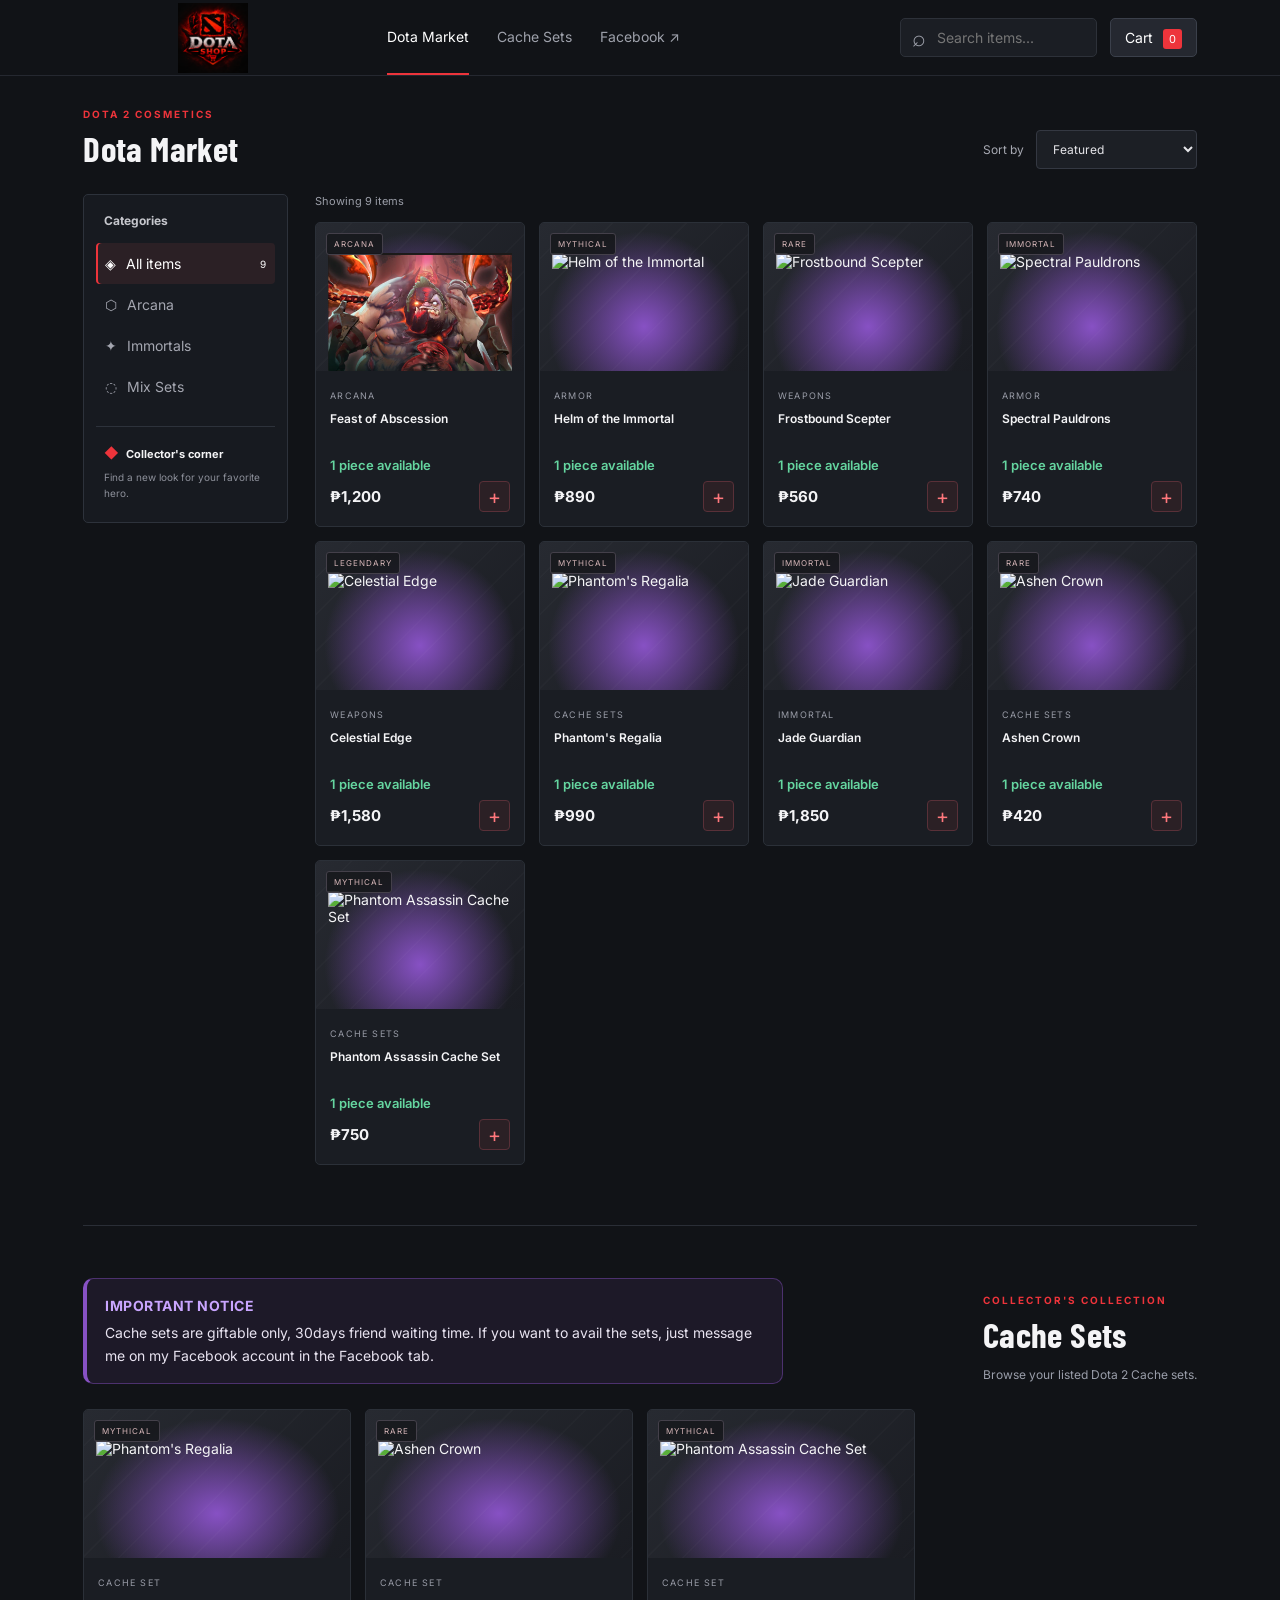
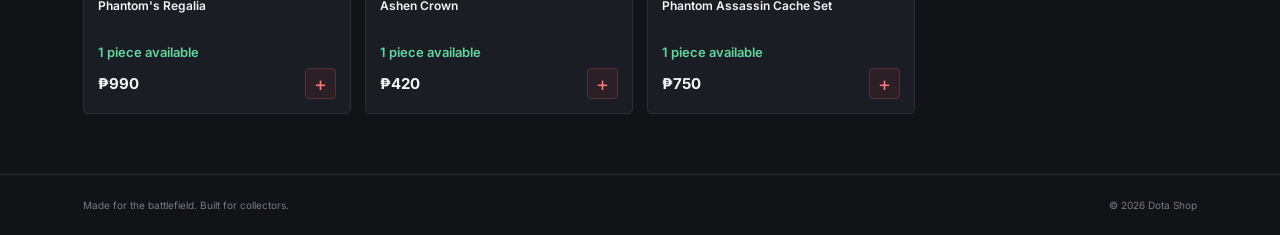
==== index.html @ de20019b "Add files via upload" ====
<!DOCTYPE html>
<html lang="en">
<head>
  <meta charset="UTF-8">
  <meta name="viewport" content="width=device-width, initial-scale=1.0">
  <meta name="theme-color" content="#111317">
  <title>Dota Shop — Cosmetic Marketplace</title>
  <link rel="stylesheet" href="style.css">
</head>
<body>
  <header class="topbar">
    <a class="brand" href="#market" aria-label="Dota Shop home"><img class="brand-logo" src="./images/dota-logo.png" alt="Dota Shop Logo"></a>
    
<nav class="nav-links">
  <a class="active" href="#market" data-nav="market">Dota Market</a>
  <a href="#cache-sets" data-nav="cache-sets">Cache Sets</a>
  <a href="https://www.facebook.com/carl.ike.353"
     target="_blank"
     rel="noopener noreferrer">Facebook ↗</a>
</nav>

    <div class="header-actions">
      <label class="search-wrap" aria-label="Search items"><span>⌕</span><input id="searchInput" type="search" placeholder="Search items..."></label>
      <button class="cart-button" id="cartButton">Cart <span id="cartCount">0</span></button>
    </div>
    </header>
  
  <main>
    <section class="market-section" id="market">
      <div class="section-heading">
        <div><p class="eyebrow">DOTA 2 COSMETICS</p><h2>Dota Market</h2></div>
        <label class="sort-label">Sort by
          <select id="sortSelect"><option value="featured">Featured</option><option value="low">Price: low to high</option><option value="high">Price: high to low</option><option value="name">Name: A–Z</option></select>
        </label>
      </div>
      <div class="market-layout">
        <aside class="sidebar">
          <h3>Categories</h3>
          <button class="category active" data-category="All">◈ <span>All items</span><small id="countAll"></small></button>
          <button class="category" data-category="Arcana">⬡ <span>Arcana</span></button>
          <button class="category" data-category="Immortals">✦ <span>Immortals</span></button>
          <button class="category" data-category="Mix Sets">◌ <span>Mix Sets</span></button>
          <div class="sidebar-note"><span>◆</span><b>Collector's corner</b><p>Find a new look for your favorite hero.</p></div>
        </aside>
        <div class="products-area">
          
<div class="results-line">
  <span id="resultsText">items</span>
</div>

          <div class="product-grid" id="productGrid"></div>
          <div class="empty-state" id="emptyState" hidden>No items found. Try another search or category.</div>
        </div>
      </div>
    </section>

    <section class="market-section cache-section" id="cache-sets">
      <div class="section-heading">
        <div class="cache-notice">
  <strong>Important Notice</strong>
  <p>
    Cache sets are giftable only, 30days friend waiting time. If you want to avail the sets,
    just message me on my Facebook account in the Facebook tab.
  </p>
</div>
        <div>
          <p class="eyebrow">COLLECTOR'S COLLECTION</p>
          <h2>Cache Sets</h2>
          <p class="cache-description">Browse your listed Dota 2 Cache sets.</p>
        </div>
      </div>
      <div class="product-grid" id="cacheSetGrid"></div>
      <div class="empty-state" id="cacheEmptyState" hidden>
        No Cache Sets listed yet. Add items in script.js and set their category to "Cache sets".
      </div>
    </section>

  </main>

  <footer><span>Made for the battlefield. Built for collectors.</span><span>© 2026 Dota Shop</span></footer>

  <div class="toast" id="toast" role="status" aria-live="polite"></div>
  <div class="cart-overlay" id="cartOverlay" hidden>
    <button class="overlay-backdrop" id="closeCartBackdrop" aria-label="Close cart"></button>
    <aside class="cart-drawer" role="dialog" aria-modal="true" aria-labelledby="cartTitle">
      <div class="cart-head"><div><p class="eyebrow">YOUR SELECTION</p><h2 id="cartTitle">Shopping cart</h2></div><button class="icon-button" id="closeCart" aria-label="Close cart">×</button></div>
      <div class="cart-items" id="cartItems"></div>
      <div class="cart-footer"><div class="total-row"><span>Estimated total</span><strong id="cartTotal">₱0</strong></div>
      <button class="primary-button checkout-button" id="checkoutButton">
  Proceed to Payment <span>↗</span>
</button>
<p>Choose GCash or MariBank to continue with payment.</p></div>
    </aside>
  </div>
  <!-- PAYMENT POPUP -->
<div class="payment-overlay" id="paymentOverlay" hidden>
  <div class="payment-modal">
    <button class="payment-close" id="closePayment">×</button>

    <h2>Choose Your Payment Method</h2>
    <p class="payment-total">
      Total to Pay: <strong id="paymentTotal">₱0.00</strong>
    </p>

    <div class="payment-options">
      <button class="payment-option" data-payment="gcash">
        GCash
      </button>

      <button class="payment-option" data-payment="maribank">
        MariBank
      </button>
    </div>

    <div id="paymentDetails" hidden>
      <h3 id="paymentName"></h3>
      <img id="paymentQR" src="" alt="Payment QR code">

      <p>
        Scan the QR code using your selected payment app and pay
        the exact amount shown above.
      </p>

      <label for="receiptUpload">Upload your payment receipt</label>
      <input
        type="file"
        id="receiptUpload"
        accept="image/*"
      >

      <p class="payment-notice">
        After completing your payment, please message me through
        my Facebook account in the Facebook tab. Send a screenshot
        of your payment receipt together with the ordered items so I can verify your transaction
        and process your order.
      </p>

      <a
        href="https://www.facebook.com/carl.ike.353"
        target="_blank"
        rel="noopener noreferrer"
        class="facebook-payment-link"
      >
        Message me on Facebook
      </a>
    </div>
  </div>
</div>
  <script src="script.js"></script>
</body>
</html>
---- style.css ----
@import url('https://fonts.googleapis.com/css2?family=Barlow+Condensed:wght@500;600;700;800&family=Inter:wght@400;500;600;700&display=swap');
:root{--bg:#111317;--panel:#191c22;--panel2:#20242c;--line:#2d323b;--muted:#9a9eaa;--text:#f4f4f6;--red:#ed343b;--red2:#b9202a;--green:#75d9a3}
*{box-sizing:border-box}html{scroll-behavior:smooth}body{margin:0;background:var(--bg);color:var(--text);font-family:Inter,Arial,sans-serif;font-size:14px}a{color:inherit;text-decoration:none}button,input,select{font:inherit}.topbar{height:76px;padding:0 6.5%;display:flex;align-items:center;gap:44px;border-bottom:1px solid #252830;background:#111317;position:sticky;top:0;z-index:10}.brand{display:flex;align-items:center;gap:11px;font-weight:800;letter-spacing:1.5px;font-size:15px;white-space:nowrap}.brand b{color:var(--red)}.brand-mark{width:31px;height:34px;display:grid;place-items:center;background:var(--red);clip-path:polygon(0 0,100% 0,100% 74%,50% 100%,0 74%);font-family:'Barlow Condensed';font-size:22px;color:white}.nav-links{display:flex;align-items:center;gap:28px;height:100%;color:#9ea1ab}.nav-links a{height:100%;display:flex;align-items:center;border-bottom:2px solid transparent}.nav-links a:hover,.nav-links a.active{color:white;border-bottom-color:var(--red)}.header-actions{margin-left:auto;display:flex;align-items:center;gap:13px}.search-wrap{display:flex;align-items:center;gap:9px;background:#1b1e24;border:1px solid #2d3139;border-radius:5px;padding:0 11px;height:39px;color:#9ea1ab}.search-wrap span{font-size:23px}.search-wrap input{width:150px;background:transparent;border:0;outline:0;color:white}.cart-button{background:#252830;border:1px solid #3b404b;border-radius:5px;color:white;padding:10px 14px;cursor:pointer}.cart-button span{background:var(--red);border-radius:3px;padding:3px 6px;margin-left:6px;font-size:11px}.hero{margin:28px auto 0;width:87%;max-width:1400px;min-height:410px;background:linear-gradient(110deg,#202329 0%,#191b21 54%,#321c22 100%);border:1px solid #343039;position:relative;overflow:hidden;display:flex;border-radius:6px}.hero:before{content:"";position:absolute;inset:0;background:linear-gradient(90deg,rgba(20,22,27,.1),rgba(20,22,27,.2)),repeating-linear-gradient(125deg,transparent 0 65px,rgba(255,255,255,.018) 66px 67px);pointer-events:none}.hero-content{padding:52px 0 32px 6%;width:58%;z-index:1}.eyebrow{font-size:10px;letter-spacing:2px;font-weight:700;color:#b1b3bc;margin:0 0 13px}.live-dot{display:inline-block;width:6px;height:6px;background:var(--red);border-radius:50%;margin-right:8px;box-shadow:0 0 10px #ed343b}.hero h1{font-family:'Barlow Condensed',Impact,sans-serif;font-size:clamp(50px,6vw,78px);line-height:.91;letter-spacing:1px;margin:0;font-weight:800}.hero h1 em{font-style:normal;color:var(--red)}.hero-copy{color:#b4b5bd;max-width:370px;line-height:1.8;margin:22px 0 24px}.primary-button{display:inline-flex;align-items:center;justify-content:center;gap:22px;background:var(--red);border:0;color:white;font-weight:700;padding:13px 17px;border-radius:4px;cursor:pointer;transition:background .2s,transform .2s}.primary-button:hover{background:#ff454c;transform:translateY(-1px)}.hero-stats{display:flex;gap:36px;margin-top:30px}.hero-stats div{display:flex;flex-direction:column;gap:5px}.hero-stats strong{font-size:13px}.hero-stats small{font-size:10px;color:#8f929d}.hero-art{position:absolute;right:3%;top:0;width:44%;height:100%;overflow:hidden;background:radial-gradient(ellipse at 58% 53%,rgba(213,41,47,.25),transparent 55%)}.art-glow{position:absolute;width:290px;height:290px;top:40px;left:25%;border:1px solid rgba(237,52,59,.17);border-radius:50%;box-shadow:0 0 0 28px rgba(237,52,59,.025),0 0 0 58px rgba(237,52,59,.025)}.rune{position:absolute;color:#d74a50;opacity:.65}.rune-one{font-size:54px;right:10%;top:42px;transform:rotate(20deg)}.rune-two{font-size:36px;left:9%;bottom:66px}.sword{position:absolute;top:33px;left:48%;height:300px;width:85px;transform:rotate(36deg);filter:drop-shadow(0 0 22px rgba(237,52,59,.35))}.sword-blade{position:absolute;left:27px;top:0;width:34px;height:220px;background:linear-gradient(90deg,#4b252a,#e5c2bd 40%,#6e292e 70%,#2a1c21);clip-path:polygon(50% 0,100% 22%,72% 83%,50% 100%,28% 83%,0 22%)}.sword-blade:after{content:"";position:absolute;left:14px;top:25px;width:4px;height:155px;background:#ffded7;opacity:.8}.sword-guard{position:absolute;top:198px;left:7px;width:72px;height:16px;background:linear-gradient(#e8c4a1,#8b3a39);clip-path:polygon(0 0,100% 0,80% 100%,20% 100%)}.sword-grip{position:absolute;top:211px;left:32px;width:25px;height:58px;background:repeating-linear-gradient(0deg,#28252a 0 7px,#7c3337 8px 12px);transform:rotate(-4deg)}.sword-pommel{position:absolute;top:263px;left:31px;width:27px;height:27px;background:#d7aa80;clip-path:polygon(50% 0,100% 50%,50% 100%,0 50%)}.art-caption{position:absolute;right:0;bottom:26px;display:flex;flex-direction:column;gap:5px;text-align:right}.art-caption span{font-size:9px;letter-spacing:2px;color:#bd7b7d}.art-caption b{font-family:'Barlow Condensed';font-size:21px;letter-spacing:1px}.market-section{width:87%;max-width:1400px;margin:62px auto 0}.section-heading{display:flex;justify-content:space-between;align-items:end;margin-bottom:25px}.section-heading .eyebrow{margin-bottom:7px;color:var(--red)}h2{font-family:'Barlow Condensed',Impact,sans-serif;font-size:35px;margin:0;letter-spacing:.4px}.sort-label{display:flex;align-items:center;gap:12px;color:#a7a9b2;font-size:12px}.sort-label select{background:#1c1f25;color:#e5e5e9;border:1px solid #343842;padding:10px 30px 10px 12px;border-radius:4px;outline:none}.market-layout{display:grid;grid-template-columns:205px 1fr;gap:27px}.sidebar{border:1px solid var(--line);background:#171a20;border-radius:5px;padding:18px 12px;height:max-content}.sidebar h3{font-size:12px;margin:0 8px 15px;color:#c6c7cd}.category{display:flex;align-items:center;gap:10px;width:100%;padding:12px 9px;background:transparent;border:0;color:#a4a6b0;text-align:left;border-radius:4px;cursor:pointer}.category span{flex:1}.category small{font-size:10px}.category:hover,.category.active{background:#2b2025;color:white}.category.active{box-shadow:inset 2px 0 var(--red)}.category.active:first-letter{color:var(--red)}.sidebar-note{border-top:1px solid var(--line);margin-top:19px;padding:17px 8px 3px}.sidebar-note span{color:var(--red);margin-right:7px}.sidebar-note b{font-size:11px}.sidebar-note p{font-size:10px;line-height:1.6;color:#8d909a;margin:8px 0 0}.results-line{display:flex;justify-content:space-between;align-items:center;color:#9a9da7;font-size:11px;margin:0 0 14px}.availability{color:#8f929c}.availability i{display:inline-block;width:6px;height:6px;background:var(--green);border-radius:50%;margin-right:6px}.product-grid{display:grid;grid-template-columns:repeat(4,minmax(0,1fr));gap:14px}.product-card{background:#1a1d23;border:1px solid #2b3038;border-radius:5px;overflow:hidden;transition:transform .2s,border-color .2s;min-width:0}.product-card:hover{transform:translateY(-3px);border-color:#594047}.product-art{height:148px;position:relative;display:grid;place-items:center;overflow:hidden;background:radial-gradient(ellipse at 50% 70%,var(--glow),transparent 65%),linear-gradient(135deg,#272a31,#1a1c22)}.product-art:before{content:"";position:absolute;inset:0;background:repeating-linear-gradient(135deg,transparent 0 24px,rgba(255,255,255,.018) 25px 26px)}.item-symbol{font-size:66px;line-height:1;filter:drop-shadow(0 0 15px var(--glow));z-index:1;text-shadow:0 4px 20px rgba(0,0,0,.6)}.rarity{position:absolute;top:10px;left:10px;background:#15171bcf;border:1px solid #44404a;color:#d6b6b8;padding:5px 7px;font-size:8px;letter-spacing:1px;border-radius:3px;z-index:2}.card-body{padding:14px}.item-category{font-size:9px;letter-spacing:1.2px;color:#999ca7;text-transform:uppercase}.product-card h3{font-size:12px;margin:8px 0 13px;line-height:1.45;min-height:34px;font-weight:600}.card-bottom{display:flex;align-items:center;justify-content:space-between;gap:6px}.price{font-size:15px;font-weight:700;white-space:nowrap}.add-button{width:31px;height:31px;background:#2b2025;color:#ff777c;border:1px solid #593038;border-radius:4px;font-size:20px;cursor:pointer;flex-shrink:0}.add-button:hover{background:var(--red);color:white}.empty-state{padding:45px 15px;text-align:center;color:#a7a9b2;border:1px dashed #343842;border-radius:5px}.how-section{width:87%;max-width:1400px;margin:75px auto 60px;border-top:1px solid #2a2e36;padding-top:34px}.how-section>.eyebrow{color:var(--red)}.steps{display:grid;grid-template-columns:repeat(3,1fr);gap:16px;margin-top:24px}.steps article{background:#191c22;border:1px solid #2b3038;padding:22px;border-radius:5px}.steps article>span{color:var(--red);font-family:'Barlow Condensed';font-size:22px}.steps h3{margin:13px 0 8px;font-size:14px}.steps p{margin:0;color:#9b9da7;font-size:12px;line-height:1.8}.demo-notice{font-size:10px;color:#737781;margin-top:26px}footer{display:flex;align-items:center;justify-content:space-between;gap:20px;padding:24px 6.5%;border-top:1px solid #292d35;color:#777b86;font-size:10px}footer .brand{color:#ddd;font-size:12px}.toast{position:fixed;bottom:24px;left:50%;transform:translate(-50%,20px);background:#282d35;border:1px solid #454b56;padding:12px 18px;border-radius:5px;color:white;opacity:0;pointer-events:none;transition:.25s;z-index:40}.toast.show{opacity:1;transform:translate(-50%,0)}.cart-overlay{position:fixed;inset:0;z-index:30}.cart-overlay[hidden]{display:none}.overlay-backdrop{position:absolute;inset:0;background:#000a;border:0;width:100%;height:100%}.cart-drawer{position:absolute;right:0;top:0;height:100%;width:min(430px,100%);background:#171a20;border-left:1px solid #343842;padding:26px;display:flex;flex-direction:column;box-shadow:-20px 0 60px #0005}.cart-head{display:flex;justify-content:space-between;align-items:center;border-bottom:1px solid var(--line);padding-bottom:20px}.cart-head .eyebrow{color:var(--red);margin-bottom:6px}.cart-head h2{font-size:30px}.icon-button{background:#252830;border:1px solid #3c414b;color:white;width:34px;height:34px;border-radius:4px;font-size:24px;cursor:pointer}.cart-items{overflow:auto;flex:1;padding:14px 0}.cart-row{display:grid;grid-template-columns:50px 1fr auto;align-items:center;gap:12px;padding:13px 0;border-bottom:1px solid #2c3038}.cart-thumb{height:48px;display:grid;place-items:center;background:#25252c;border-radius:4px;font-size:26px}.cart-row strong{font-size:12px;display:block}.cart-row small{display:block;color:#a2a4ad;margin-top:5px}.remove-button{background:none;border:0;color:#e77b80;cursor:pointer;font-size:11px;margin-top:5px;padding:0}.cart-footer{border-top:1px solid var(--line);padding-top:18px}.total-row{display:flex;justify-content:space-between;margin-bottom:17px;color:#a4a6af}.total-row strong{color:white;font-size:20px}.checkout-button{width:100%;justify-content:space-between}.cart-footer>p{font-size:10px;color:#777b85;text-align:center}.cart-empty{text-align:center;color:#9699a4;padding:40px 0;line-height:1.8}
@media(max-width:1050px){.topbar{padding:0 4%;gap:24px}.hero,.market-section,.how-section{width:92%}.product-grid{grid-template-columns:repeat(3,minmax(0,1fr))}.hero-art{right:-5%;width:48%}.hero-content{width:65%}}
@media(max-width:760px){.topbar{height:auto;min-height:70px;flex-wrap:wrap;padding:14px 5%;gap:14px}.nav-links{order:3;width:100%;height:34px;gap:24px;font-size:12px}.header-actions{gap:8px}.search-wrap input{width:95px}.hero{margin-top:16px;min-height:390px}.hero-content{padding:40px 25px;width:100%}.hero h1{font-size:57px}.hero-copy{max-width:300px}.hero-art{opacity:.32;width:65%;right:-16%}.hero-stats{margin-top:24px}.market-section{margin-top:45px}.market-layout{grid-template-columns:1fr;gap:16px}.sidebar{display:flex;align-items:center;gap:5px;flex-wrap:wrap;padding:10px}.sidebar h3,.sidebar-note{display:none}.category{width:auto;flex:1;justify-content:center;padding:10px 8px;gap:5px;font-size:11px}.category small{display:none}.product-grid{grid-template-columns:repeat(2,minmax(0,1fr));gap:10px}.product-art{height:135px}.card-body{padding:11px}.section-heading{align-items:start;gap:15px;flex-direction:column}.steps{grid-template-columns:1fr}.how-section{margin-top:55px}footer{flex-wrap:wrap;padding:22px 5%}footer>span:nth-child(2){display:none}}
@media(max-width:420px){.brand{font-size:13px}.header-actions{width:100%;margin:0}.search-wrap{flex:1}.search-wrap input{width:100%}.cart-button{white-space:nowrap}.hero h1{font-size:49px}.hero{min-height:370px}.product-art{height:118px}.item-symbol{font-size:55px}.price{font-size:13px}.product-card h3{font-size:11px}}


/* Market-only layout overrides */
.topbar{position:sticky;top:0}
.market-section{margin-top:32px;margin-bottom:60px}



/* Header navigation links */
.nav-links a {
  white-space: nowrap;
}
.nav-links a.active {
  color: white;
  border-bottom-color: var(--red);
}

/* Bigger Dota Shop logo */
.brand-logo {
  display: block;
  width: 260px;
  height: 70px;
  object-fit: contain;
  object-position: center;
}
.topbar .brand {
  flex-shrink: 0;
  min-width: 220px;
}

/* Product images */
.product-art .product-image {
  display: block;
  width: 100%;
  height: 100%;
  max-width: 100%;
  max-height: 100%;
  object-fit: contain;
  object-position: center;
  padding: 30px 12px 8px;
  position: relative;
  z-index: 1;
}

/* Cache Sets section */
.cache-section {
  border-top: 1px solid #2a2e36;
  padding-top: 34px;
  scroll-margin-top: 95px;
}
.cache-description {
  color: var(--muted);
  margin: 10px 0 0;
  font-size: 12px;
  line-height: 1.6;
}
#cacheSetGrid {
  grid-template-columns: repeat(4, minmax(0, 1fr));
}
.cache-card-image {
  width: 100%;
  height: 100%;
  max-height: 100%;
  object-fit: contain;
  object-position: center;
  padding: 24px 10px 8px;
  position: relative;
  z-index: 1;
}
.cache-card-image.is-missing {
  display: none;
}
.cache-placeholder {
  font-size: 66px;
  line-height: 1;
  filter: drop-shadow(0 0 15px var(--glow));
  z-index: 1;
}
@media (max-width: 760px) {
  .brand-logo { width: 160px; height: 60px; }
  .topbar .brand { min-width: 160px; }
  .nav-links { gap: 18px; }
  #cacheSetGrid { grid-template-columns: repeat(2, minmax(0, 1fr)); }
}
@media (max-width: 420px) {
  #cacheSetGrid { grid-template-columns: repeat(2, minmax(0, 1fr)); }
}


  
.cache-notice {
  margin-top: 18px;
  padding: 16px 18px;
  max-width: 700px;
  background: rgba(135, 81, 196, 0.10);
  border: 1px solid rgba(135, 81, 196, 0.45);
  border-left: 4px solid #8751c4;
  border-radius: 10px;
  color: #e8e3f0;
  line-height: 1.6;
}

.cache-notice strong {
  display: block;
  margin-bottom: 5px;
  color: #c9a5ff;
  font-size: 14px;
  text-transform: uppercase;
  letter-spacing: 0.5px;
}

.cache-notice p {
  margin: 0;
  font-size: 14px;
}

.stock-label {
  margin: 8px 0;
  color: #65d6a0;
  font-size: 13px;
  font-weight: 600;
}
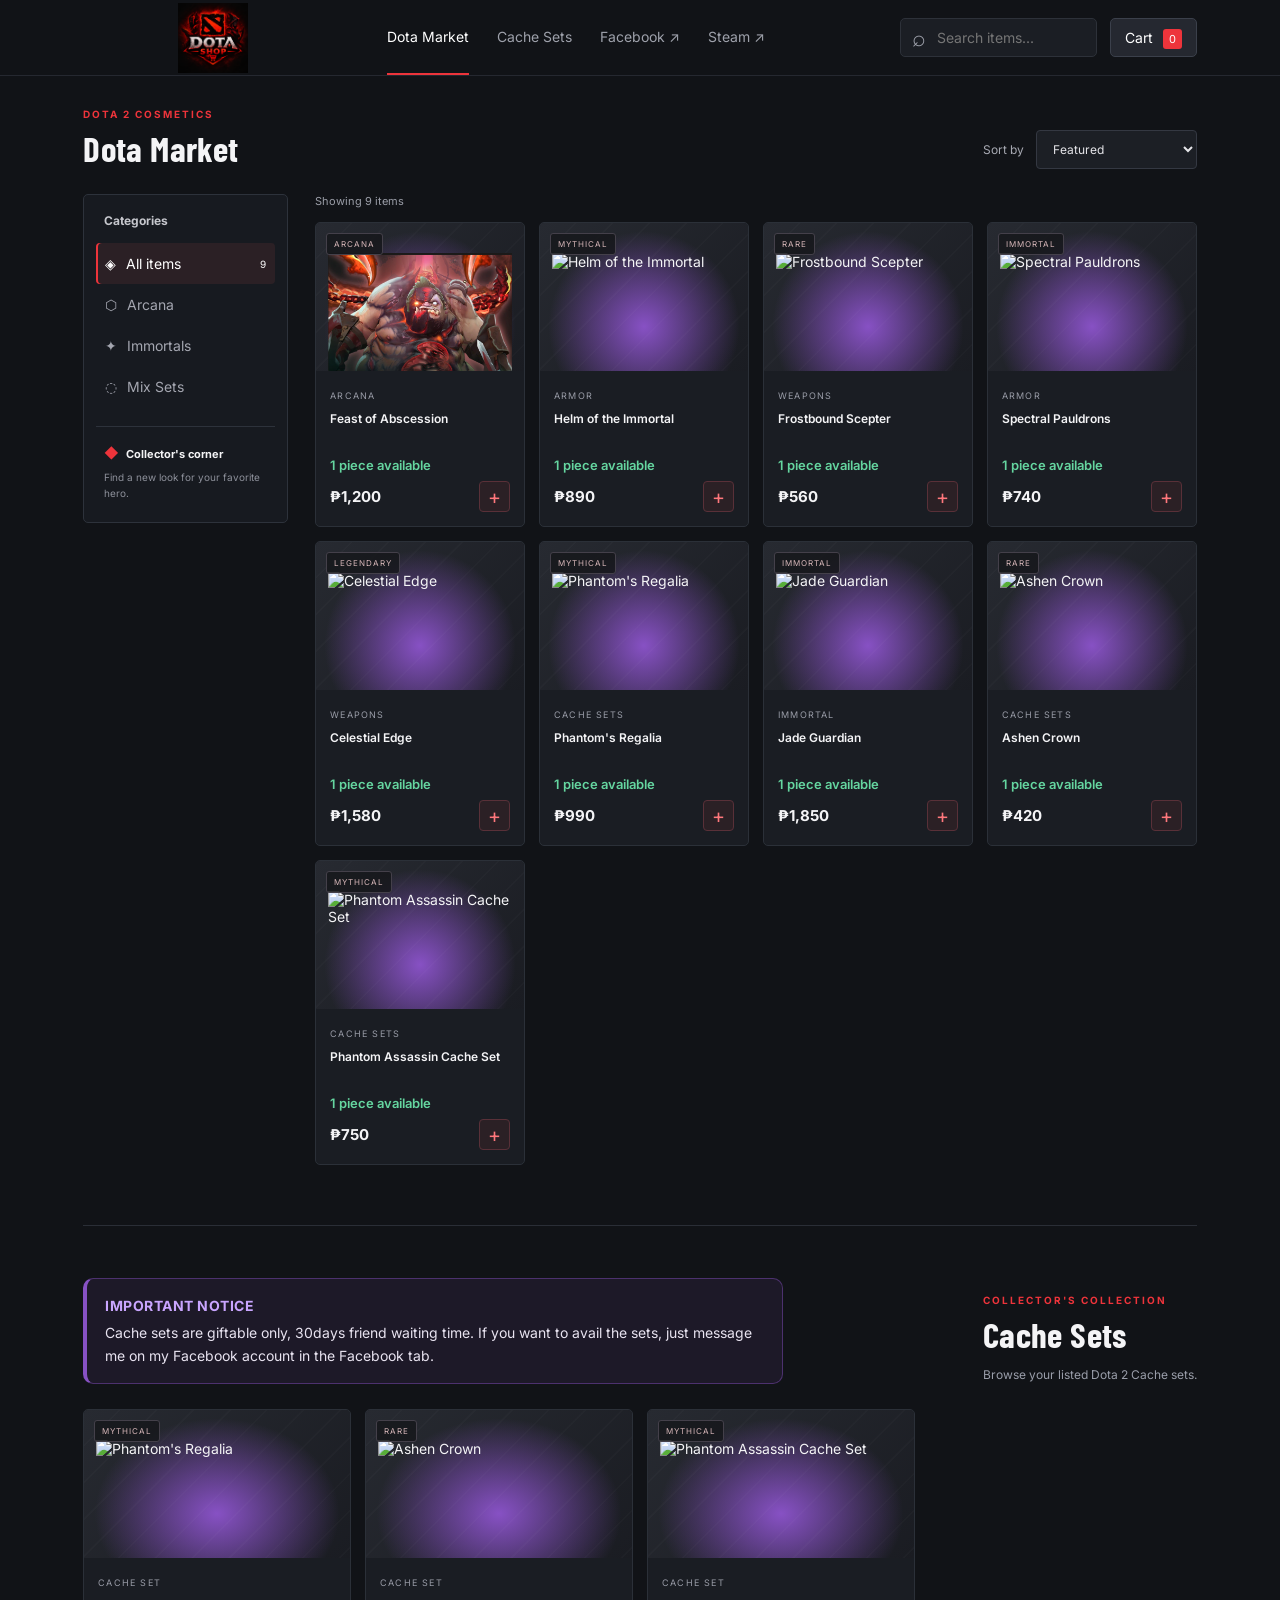
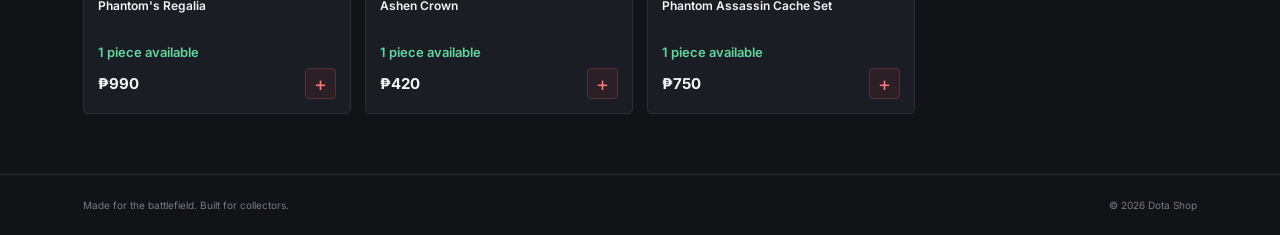
==== commit ab38f12d: "Add files via upload" ====
--- a/index.html
+++ b/index.html
@@ -8,22 +8,36 @@
   <link rel="stylesheet" href="style.css">
 </head>
 <body>
-  <header class="topbar">
-    <a class="brand" href="#market" aria-label="Dota Shop home"><img class="brand-logo" src="./images/dota-logo.png" alt="Dota Shop Logo"></a>
-    
-<nav class="nav-links">
-  <a class="active" href="#market" data-nav="market">Dota Market</a>
-  <a href="#cache-sets" data-nav="cache-sets">Cache Sets</a>
-  <a href="https://www.facebook.com/carl.ike.353"
-     target="_blank"
-     rel="noopener noreferrer">Facebook ↗</a>
-</nav>
+ 
+<header class="topbar">
+  <a class="brand" href="#market" aria-label="Dota Shop home">
+    <img class="brand-logo" src="./images/dota-logo.png" alt="Dota Shop Logo">
+  </a>
 
-    <div class="header-actions">
-      <label class="search-wrap" aria-label="Search items"><span>⌕</span><input id="searchInput" type="search" placeholder="Search items..."></label>
-      <button class="cart-button" id="cartButton">Cart <span id="cartCount">0</span></button>
-    </div>
-    </header>
+  <nav class="nav-links">
+    <a class="active" href="#market" data-nav="market">Dota Market</a>
+    <a href="#cache-sets" data-nav="cache-sets">Cache Sets</a>
+
+    <a href="https://www.facebook.com/carl.ike.353"
+       target="_blank"
+       rel="noopener noreferrer">Facebook ↗</a>
+
+    <a href="https://steamcommunity.com/profiles/76561198882217339/"
+       target="_blank"
+       rel="noopener noreferrer">Steam ↗</a>
+  </nav>
+
+  <div class="header-actions">
+    <label class="search-wrap" aria-label="Search items">
+      <span>⌕</span>
+      <input id="searchInput" type="search" placeholder="Search items...">
+    </label>
+    <button class="cart-button" id="cartButton">
+      Cart <span id="cartCount">0</span>
+    </button>
+  </div>
+</header>
+
   
   <main>
     <section class="market-section" id="market">
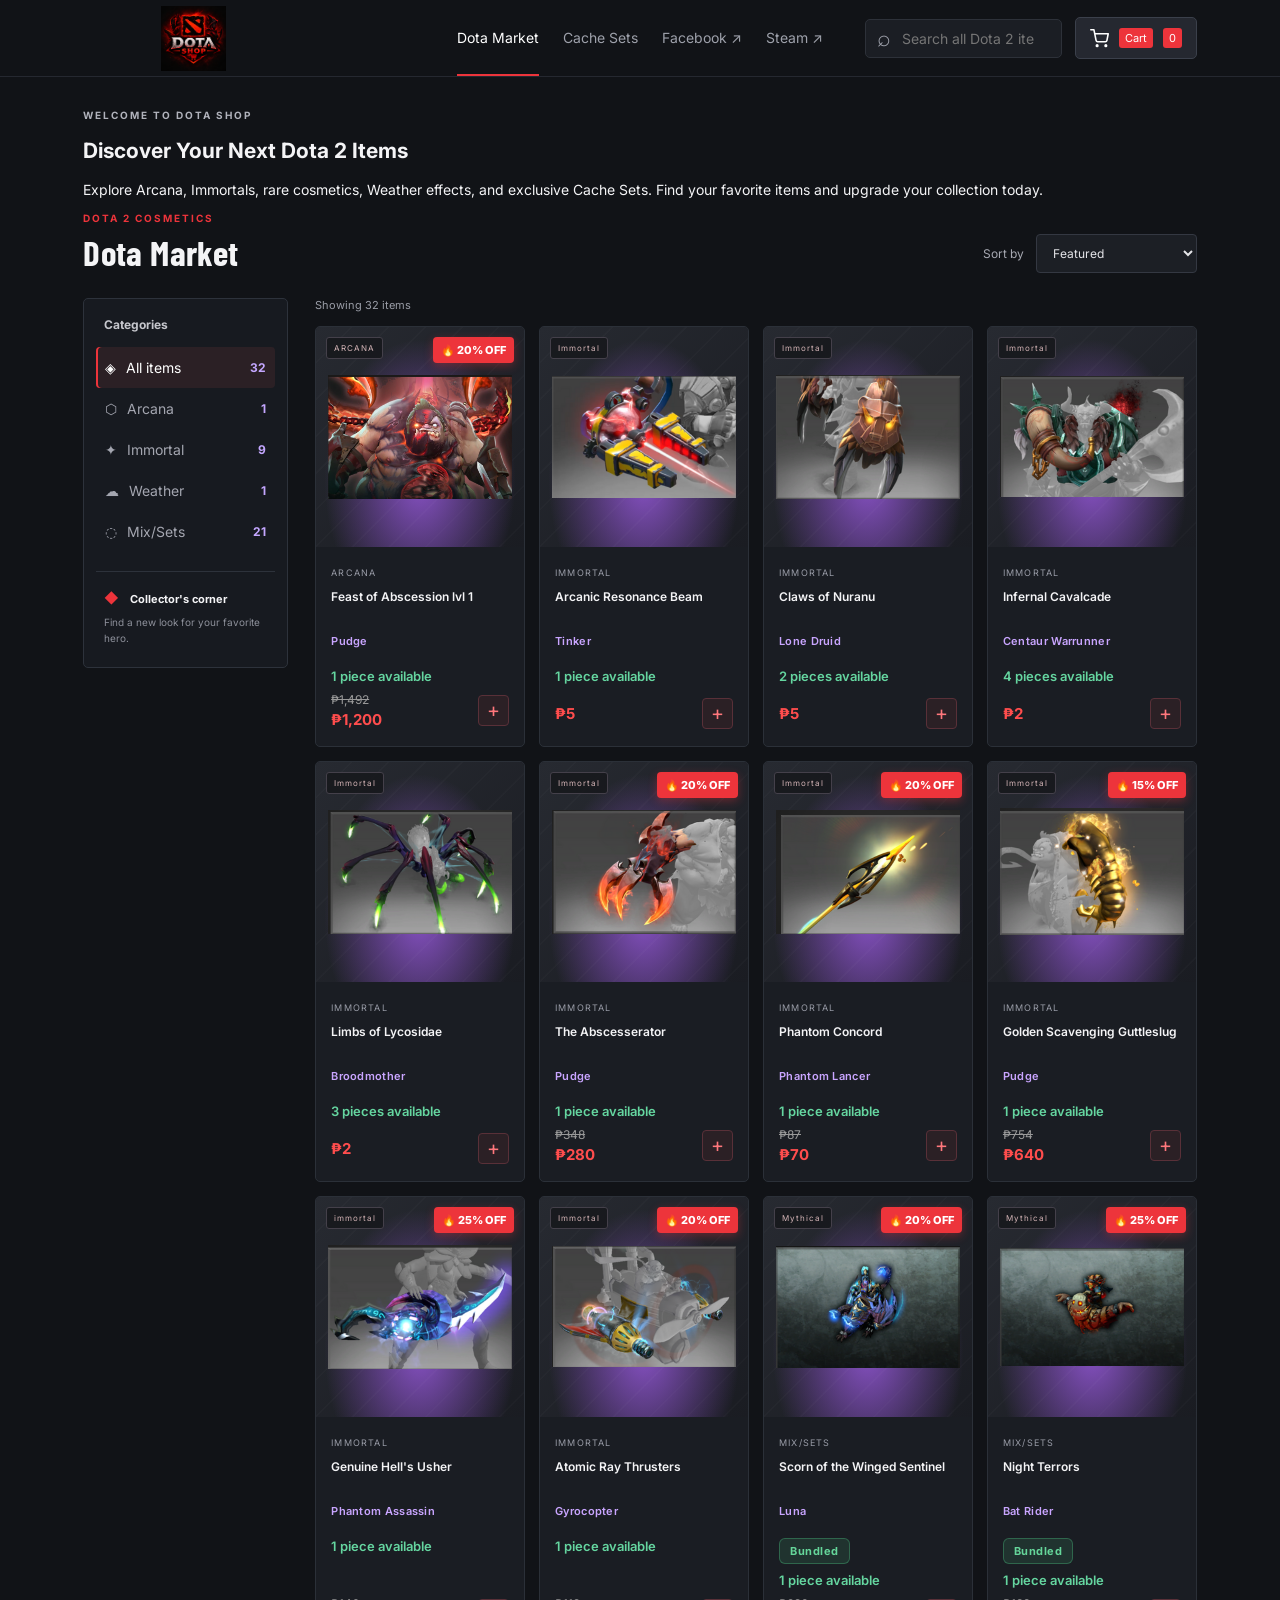
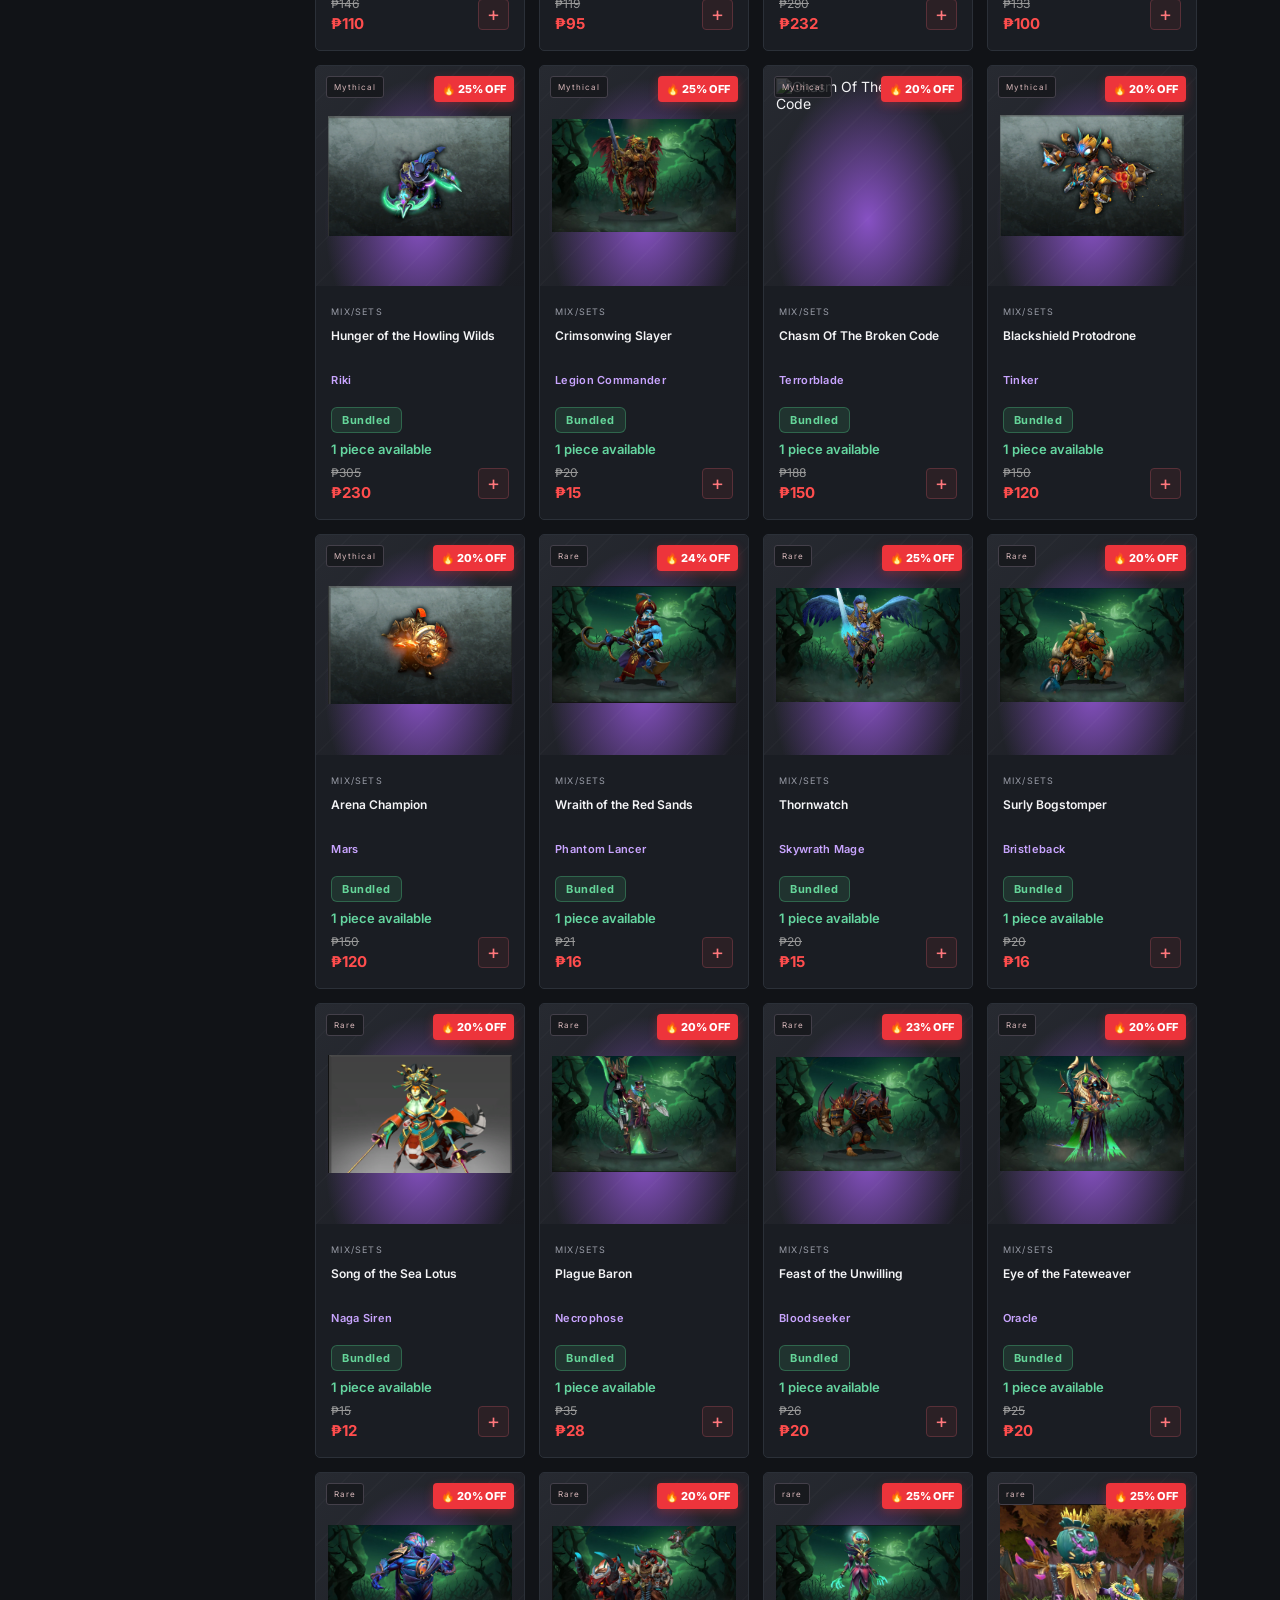
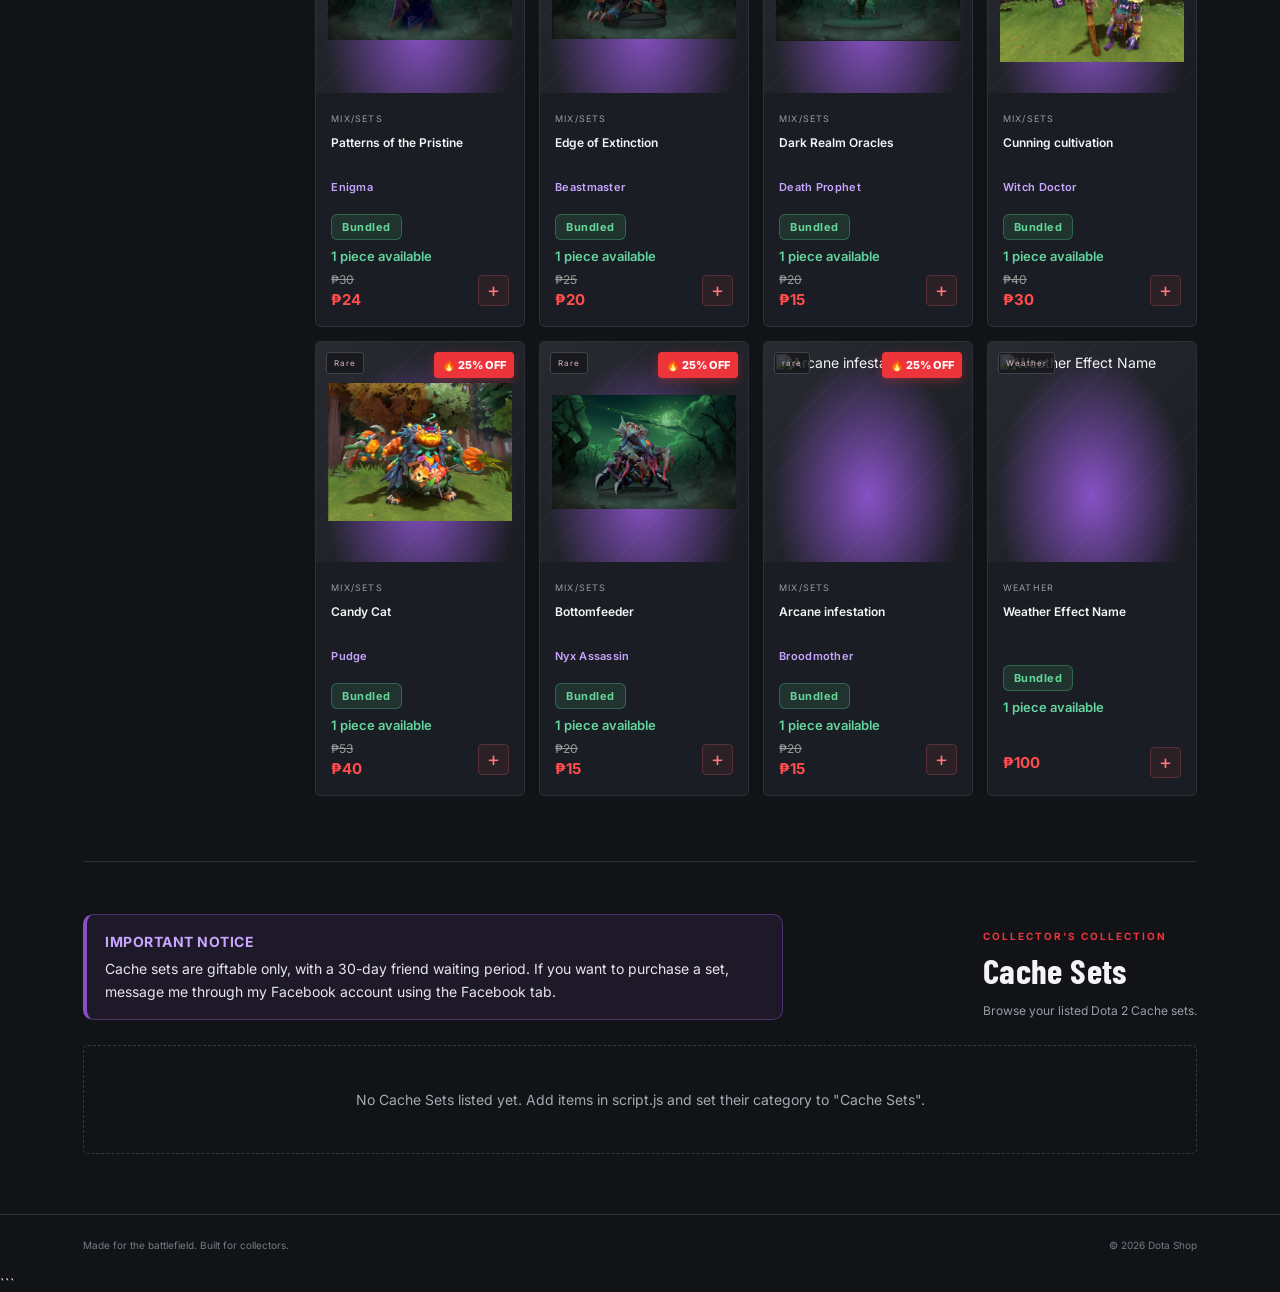
==== commit 0ce2d658: "Add files via upload" ====
--- a/index.html
+++ b/index.html
@@ -8,158 +8,321 @@
   <link rel="stylesheet" href="style.css">
 </head>
 <body>
- 
-<header class="topbar">
-  <a class="brand" href="#market" aria-label="Dota Shop home">
-    <img class="brand-logo" src="./images/dota-logo.png" alt="Dota Shop Logo">
-  </a>
-
-  <nav class="nav-links">
-    <a class="active" href="#market" data-nav="market">Dota Market</a>
-    <a href="#cache-sets" data-nav="cache-sets">Cache Sets</a>
-
-    <a href="https://www.facebook.com/carl.ike.353"
-       target="_blank"
-       rel="noopener noreferrer">Facebook ↗</a>
-
-    <a href="https://steamcommunity.com/profiles/76561198882217339/"
-       target="_blank"
-       rel="noopener noreferrer">Steam ↗</a>
-  </nav>
-
-  <div class="header-actions">
-    <label class="search-wrap" aria-label="Search items">
-      <span>⌕</span>
-      <input id="searchInput" type="search" placeholder="Search items...">
-    </label>
-    <button class="cart-button" id="cartButton">
-      Cart <span id="cartCount">0</span>
-    </button>
-  </div>
-</header>
-
-  
+
+  <!-- HEADER -->
+  <header class="topbar">
+    <a class="brand" href="#market" aria-label="Dota Shop home">
+      <img class="brand-logo" src="./images/dota-logo.png" alt="Dota Shop Logo">
+    </a>
+
+    <nav class="nav-links">
+      <a class="active" href="#market" data-nav="market">Dota Market</a>
+      <a href="#cache-sets" data-nav="cache-sets">Cache Sets</a>
+
+      <a href="https://www.facebook.com/carl.ike.353"
+         target="_blank"
+         rel="noopener noreferrer">Facebook ↗</a>
+
+      <a href="https://steamcommunity.com/profiles/76561198882217339/"
+         target="_blank"
+         rel="noopener noreferrer">Steam ↗</a>
+    </nav>
+
+    <div class="header-actions">
+      <label class="search-wrap" aria-label="Search items">
+        <span>⌕</span>
+        <input
+          id="searchInput"
+          type="search"
+          placeholder="Search all Dota 2 items..."
+          aria-label="Search all Dota 2 items"
+        >
+      </label>
+
+      <button class="cart-button" id="cartButton" type="button">
+        <svg
+          class="cart-icon"
+          xmlns="http://www.w3.org/2000/svg"
+          width="19"
+          height="19"
+          viewBox="0 0 24 24"
+          fill="none"
+          stroke="currentColor"
+          stroke-width="2"
+          stroke-linecap="round"
+          stroke-linejoin="round"
+          aria-hidden="true"
+        >
+          <circle cx="9" cy="21" r="1"></circle>
+          <circle cx="20" cy="21" r="1"></circle>
+          <path d="M1 1h4l2.68 13.39a2 2 0 0 0 2 1.61h9.72a2 2 0 0 0 2-1.61L23 6H6"></path>
+        </svg>
+        <span>Cart</span>
+        <span id="cartCount">0</span>
+      </button>
+    </div>
+  </header>
+
   <main>
+
+    <!-- DOTA MARKET AND HERO DESCRIPTION -->
     <section class="market-section" id="market">
+
+      <div class="hero-description">
+        <p class="eyebrow">WELCOME TO DOTA SHOP</p>
+        <h1>Discover Your Next Dota 2 Items</h1>
+        <p>
+          Explore Arcana, Immortals, rare cosmetics, Weather effects,
+          and exclusive Cache Sets. Find your favorite items and
+          upgrade your collection today.
+        </p>
+      </div>
+
+      <!-- MARKET HEADING: KEEP ONLY ONE -->
       <div class="section-heading">
-        <div><p class="eyebrow">DOTA 2 COSMETICS</p><h2>Dota Market</h2></div>
-        <label class="sort-label">Sort by
-          <select id="sortSelect"><option value="featured">Featured</option><option value="low">Price: low to high</option><option value="high">Price: high to low</option><option value="name">Name: A–Z</option></select>
+        <div>
+          <p class="eyebrow">DOTA 2 COSMETICS</p>
+          <h2>Dota Market</h2>
+        </div>
+
+        <label class="sort-label">
+          Sort by
+          <select id="sortSelect">
+            <option value="featured">Featured</option>
+            <option value="low">Price: low to high</option>
+            <option value="high">Price: high to low</option>
+            <option value="name">Name: A–Z</option>
+          </select>
         </label>
       </div>
+
+      <!-- MARKET LAYOUT -->
       <div class="market-layout">
+
+        <!-- CATEGORY SIDEBAR -->
         <aside class="sidebar">
           <h3>Categories</h3>
-          <button class="category active" data-category="All">◈ <span>All items</span><small id="countAll"></small></button>
-          <button class="category" data-category="Arcana">⬡ <span>Arcana</span></button>
-          <button class="category" data-category="Immortals">✦ <span>Immortals</span></button>
-          <button class="category" data-category="Mix Sets">◌ <span>Mix Sets</span></button>
-          <div class="sidebar-note"><span>◆</span><b>Collector's corner</b><p>Find a new look for your favorite hero.</p></div>
+
+          <button class="category active" data-category="All" type="button">
+            ◈ <span>All items</span>
+            <small id="countAll">0 pcs</small>
+          </button>
+
+          <button class="category" data-category="Arcana" type="button">
+            ⬡ <span>Arcana</span>
+            <small id="countArcana">0 pcs</small>
+          </button>
+
+          <button class="category" data-category="Immortal" type="button">
+            ✦ <span>Immortal</span>
+            <small id="countImmortals">0 pcs</small>
+          </button>
+
+          <button class="category" data-category="Weather" type="button">
+            ☁ <span>Weather</span>
+            <small id="countWeather">0 pcs</small>
+          </button>
+
+          <button class="category" data-category="Mix/Sets" type="button">
+            ◌ <span>Mix/Sets</span>
+            <small id="countMixSets">0 pcs</small>
+          </button>
+
+          <div class="sidebar-note">
+            <span>◆</span>
+            <b>Collector's corner</b>
+            <p>Find a new look for your favorite hero.</p>
+          </div>
         </aside>
+
+        <!-- PRODUCT LISTINGS -->
         <div class="products-area">
-          
-<div class="results-line">
-  <span id="resultsText">items</span>
-</div>
+          <div class="results-line">
+            <span id="resultsText">items</span>
+          </div>
 
           <div class="product-grid" id="productGrid"></div>
-          <div class="empty-state" id="emptyState" hidden>No items found. Try another search or category.</div>
-        </div>
+
+          <div class="empty-state" id="emptyState" hidden>
+            No items found. Try another search or category.
+          </div>
+        </div>
+
       </div>
     </section>
 
+    <!-- CACHE SETS -->
     <section class="market-section cache-section" id="cache-sets">
+
       <div class="section-heading">
+
         <div class="cache-notice">
-  <strong>Important Notice</strong>
-  <p>
-    Cache sets are giftable only, 30days friend waiting time. If you want to avail the sets,
-    just message me on my Facebook account in the Facebook tab.
-  </p>
-</div>
+          <strong>Important Notice</strong>
+          <p>
+            Cache sets are giftable only, with a 30-day friend waiting period.
+            If you want to purchase a set, message me through my Facebook
+            account using the Facebook tab.
+          </p>
+        </div>
+
         <div>
           <p class="eyebrow">COLLECTOR'S COLLECTION</p>
           <h2>Cache Sets</h2>
           <p class="cache-description">Browse your listed Dota 2 Cache sets.</p>
         </div>
-      </div>
+
+      </div>
+
       <div class="product-grid" id="cacheSetGrid"></div>
+
       <div class="empty-state" id="cacheEmptyState" hidden>
-        No Cache Sets listed yet. Add items in script.js and set their category to "Cache sets".
-      </div>
+        No Cache Sets listed yet. Add items in script.js and set their
+        category to "Cache Sets".
+      </div>
+
     </section>
 
   </main>
 
-  <footer><span>Made for the battlefield. Built for collectors.</span><span>© 2026 Dota Shop</span></footer>
-
+  <!-- FOOTER -->
+  <footer>
+    <span>Made for the battlefield. Built for collectors.</span>
+    <span>© 2026 Dota Shop</span>
+  </footer>
+
+  <!-- TOAST NOTIFICATION -->
   <div class="toast" id="toast" role="status" aria-live="polite"></div>
+
+  <!-- SHOPPING CART -->
   <div class="cart-overlay" id="cartOverlay" hidden>
-    <button class="overlay-backdrop" id="closeCartBackdrop" aria-label="Close cart"></button>
-    <aside class="cart-drawer" role="dialog" aria-modal="true" aria-labelledby="cartTitle">
-      <div class="cart-head"><div><p class="eyebrow">YOUR SELECTION</p><h2 id="cartTitle">Shopping cart</h2></div><button class="icon-button" id="closeCart" aria-label="Close cart">×</button></div>
+
+    <button
+      class="overlay-backdrop"
+      id="closeCartBackdrop"
+      aria-label="Close cart"
+      type="button"
+    ></button>
+
+    <aside
+      class="cart-drawer"
+      role="dialog"
+      aria-modal="true"
+      aria-labelledby="cartTitle"
+    >
+
+      <div class="cart-head">
+        <div>
+          <p class="eyebrow">YOUR SELECTION</p>
+
+          <h2 id="cartTitle" class="cart-title">
+            <svg
+              class="cart-icon"
+              xmlns="http://www.w3.org/2000/svg"
+              width="25"
+              height="25"
+              viewBox="0 0 24 24"
+              fill="none"
+              stroke="currentColor"
+              stroke-width="1.8"
+              stroke-linecap="round"
+              stroke-linejoin="round"
+              aria-hidden="true"
+            >
+              <circle cx="9" cy="21" r="1"></circle>
+              <circle cx="20" cy="21" r="1"></circle>
+              <path d="M1 1h4l2.68 13.39a2 2 0 0 0 2 1.61h9.72a2 2 0 0 0 2-1.61L23 6H6"></path>
+            </svg>
+            <span>Shopping cart</span>
+          </h2>
+        </div>
+
+        <button class="icon-button" id="closeCart" aria-label="Close cart" type="button">
+          ×
+        </button>
+      </div>
+
       <div class="cart-items" id="cartItems"></div>
-      <div class="cart-footer"><div class="total-row"><span>Estimated total</span><strong id="cartTotal">₱0</strong></div>
-      <button class="primary-button checkout-button" id="checkoutButton">
-  Proceed to Payment <span>↗</span>
-</button>
-<p>Choose GCash or MariBank to continue with payment.</p></div>
+
+      <div class="cart-footer">
+        <div class="total-row">
+          <span>Estimated total</span>
+          <strong id="cartTotal">₱0</strong>
+        </div>
+
+        <button class="primary-button checkout-button" id="checkoutButton" type="button">
+          Proceed to Payment <span>↗</span>
+        </button>
+
+        <p>Choose GCash or MariBank to continue with payment.</p>
+      </div>
+
     </aside>
   </div>
+
   <!-- PAYMENT POPUP -->
-<div class="payment-overlay" id="paymentOverlay" hidden>
-  <div class="payment-modal">
-    <button class="payment-close" id="closePayment">×</button>
-
-    <h2>Choose Your Payment Method</h2>
-    <p class="payment-total">
-      Total to Pay: <strong id="paymentTotal">₱0.00</strong>
-    </p>
-
-    <div class="payment-options">
-      <button class="payment-option" data-payment="gcash">
-        GCash
+  <div class="payment-overlay" id="paymentOverlay" hidden>
+    <div class="payment-modal">
+
+      <button class="payment-close" id="closePayment" type="button" aria-label="Close payment">
+        ×
       </button>
 
-      <button class="payment-option" data-payment="maribank">
-        MariBank
-      </button>
-    </div>
-
-    <div id="paymentDetails" hidden>
-      <h3 id="paymentName"></h3>
-      <img id="paymentQR" src="" alt="Payment QR code">
-
-      <p>
-        Scan the QR code using your selected payment app and pay
-        the exact amount shown above.
+      <h2>Choose Your Payment Method</h2>
+
+      <p class="payment-total">
+        Total to Pay: <strong id="paymentTotal">₱0.00</strong>
       </p>
 
-      <label for="receiptUpload">Upload your payment receipt</label>
-      <input
-        type="file"
-        id="receiptUpload"
-        accept="image/*"
-      >
-
-      <p class="payment-notice">
-        After completing your payment, please message me through
-        my Facebook account in the Facebook tab. Send a screenshot
-        of your payment receipt together with the ordered items so I can verify your transaction
-        and process your order.
-      </p>
-
-      <a
-        href="https://www.facebook.com/carl.ike.353"
-        target="_blank"
-        rel="noopener noreferrer"
-        class="facebook-payment-link"
-      >
-        Message me on Facebook
-      </a>
+      <div class="payment-options">
+        <button class="payment-option" data-payment="gcash" type="button">
+          GCash
+        </button>
+
+        <button class="payment-option" data-payment="maribank" type="button">
+          MariBank
+        </button>
+      </div>
+
+      <div id="paymentDetails" hidden>
+        <h3 id="paymentName"></h3>
+
+        <img id="paymentQR" src="" alt="Payment QR code">
+
+        <p>
+          Scan the QR code using your selected payment app and pay
+          the exact amount shown above.
+        </p>
+
+        <label for="receiptUpload">Upload your payment receipt</label>
+        <input
+          type="file"
+          id="receiptUpload"
+          accept="image/*"
+        >
+
+        <p class="payment-notice">
+          After completing your payment, please message me through
+          my Facebook account in the Facebook tab. Send a screenshot
+          of your payment receipt together with the ordered items so I can
+          verify your transaction and process your order.
+        </p>
+
+        <a
+          href="https://www.facebook.com/carl.ike.353"
+          target="_blank"
+          rel="noopener noreferrer"
+          class="facebook-payment-link"
+        >
+          Message me on Facebook
+        </a>
+      </div>
+
     </div>
   </div>
-</div>
+
+  <!-- JAVASCRIPT -->
   <script src="script.js"></script>
+
 </body>
 </html>
+```
--- a/style.css
+++ b/style.css
@@ -1,105 +1,824 @@
+
 @import url('https://fonts.googleapis.com/css2?family=Barlow+Condensed:wght@500;600;700;800&family=Inter:wght@400;500;600;700&display=swap');
-:root{--bg:#111317;--panel:#191c22;--panel2:#20242c;--line:#2d323b;--muted:#9a9eaa;--text:#f4f4f6;--red:#ed343b;--red2:#b9202a;--green:#75d9a3}
-*{box-sizing:border-box}html{scroll-behavior:smooth}body{margin:0;background:var(--bg);color:var(--text);font-family:Inter,Arial,sans-serif;font-size:14px}a{color:inherit;text-decoration:none}button,input,select{font:inherit}.topbar{height:76px;padding:0 6.5%;display:flex;align-items:center;gap:44px;border-bottom:1px solid #252830;background:#111317;position:sticky;top:0;z-index:10}.brand{display:flex;align-items:center;gap:11px;font-weight:800;letter-spacing:1.5px;font-size:15px;white-space:nowrap}.brand b{color:var(--red)}.brand-mark{width:31px;height:34px;display:grid;place-items:center;background:var(--red);clip-path:polygon(0 0,100% 0,100% 74%,50% 100%,0 74%);font-family:'Barlow Condensed';font-size:22px;color:white}.nav-links{display:flex;align-items:center;gap:28px;height:100%;color:#9ea1ab}.nav-links a{height:100%;display:flex;align-items:center;border-bottom:2px solid transparent}.nav-links a:hover,.nav-links a.active{color:white;border-bottom-color:var(--red)}.header-actions{margin-left:auto;display:flex;align-items:center;gap:13px}.search-wrap{display:flex;align-items:center;gap:9px;background:#1b1e24;border:1px solid #2d3139;border-radius:5px;padding:0 11px;height:39px;color:#9ea1ab}.search-wrap span{font-size:23px}.search-wrap input{width:150px;background:transparent;border:0;outline:0;color:white}.cart-button{background:#252830;border:1px solid #3b404b;border-radius:5px;color:white;padding:10px 14px;cursor:pointer}.cart-button span{background:var(--red);border-radius:3px;padding:3px 6px;margin-left:6px;font-size:11px}.hero{margin:28px auto 0;width:87%;max-width:1400px;min-height:410px;background:linear-gradient(110deg,#202329 0%,#191b21 54%,#321c22 100%);border:1px solid #343039;position:relative;overflow:hidden;display:flex;border-radius:6px}.hero:before{content:"";position:absolute;inset:0;background:linear-gradient(90deg,rgba(20,22,27,.1),rgba(20,22,27,.2)),repeating-linear-gradient(125deg,transparent 0 65px,rgba(255,255,255,.018) 66px 67px);pointer-events:none}.hero-content{padding:52px 0 32px 6%;width:58%;z-index:1}.eyebrow{font-size:10px;letter-spacing:2px;font-weight:700;color:#b1b3bc;margin:0 0 13px}.live-dot{display:inline-block;width:6px;height:6px;background:var(--red);border-radius:50%;margin-right:8px;box-shadow:0 0 10px #ed343b}.hero h1{font-family:'Barlow Condensed',Impact,sans-serif;font-size:clamp(50px,6vw,78px);line-height:.91;letter-spacing:1px;margin:0;font-weight:800}.hero h1 em{font-style:normal;color:var(--red)}.hero-copy{color:#b4b5bd;max-width:370px;line-height:1.8;margin:22px 0 24px}.primary-button{display:inline-flex;align-items:center;justify-content:center;gap:22px;background:var(--red);border:0;color:white;font-weight:700;padding:13px 17px;border-radius:4px;cursor:pointer;transition:background .2s,transform .2s}.primary-button:hover{background:#ff454c;transform:translateY(-1px)}.hero-stats{display:flex;gap:36px;margin-top:30px}.hero-stats div{display:flex;flex-direction:column;gap:5px}.hero-stats strong{font-size:13px}.hero-stats small{font-size:10px;color:#8f929d}.hero-art{position:absolute;right:3%;top:0;width:44%;height:100%;overflow:hidden;background:radial-gradient(ellipse at 58% 53%,rgba(213,41,47,.25),transparent 55%)}.art-glow{position:absolute;width:290px;height:290px;top:40px;left:25%;border:1px solid rgba(237,52,59,.17);border-radius:50%;box-shadow:0 0 0 28px rgba(237,52,59,.025),0 0 0 58px rgba(237,52,59,.025)}.rune{position:absolute;color:#d74a50;opacity:.65}.rune-one{font-size:54px;right:10%;top:42px;transform:rotate(20deg)}.rune-two{font-size:36px;left:9%;bottom:66px}.sword{position:absolute;top:33px;left:48%;height:300px;width:85px;transform:rotate(36deg);filter:drop-shadow(0 0 22px rgba(237,52,59,.35))}.sword-blade{position:absolute;left:27px;top:0;width:34px;height:220px;background:linear-gradient(90deg,#4b252a,#e5c2bd 40%,#6e292e 70%,#2a1c21);clip-path:polygon(50% 0,100% 22%,72% 83%,50% 100%,28% 83%,0 22%)}.sword-blade:after{content:"";position:absolute;left:14px;top:25px;width:4px;height:155px;background:#ffded7;opacity:.8}.sword-guard{position:absolute;top:198px;left:7px;width:72px;height:16px;background:linear-gradient(#e8c4a1,#8b3a39);clip-path:polygon(0 0,100% 0,80% 100%,20% 100%)}.sword-grip{position:absolute;top:211px;left:32px;width:25px;height:58px;background:repeating-linear-gradient(0deg,#28252a 0 7px,#7c3337 8px 12px);transform:rotate(-4deg)}.sword-pommel{position:absolute;top:263px;left:31px;width:27px;height:27px;background:#d7aa80;clip-path:polygon(50% 0,100% 50%,50% 100%,0 50%)}.art-caption{position:absolute;right:0;bottom:26px;display:flex;flex-direction:column;gap:5px;text-align:right}.art-caption span{font-size:9px;letter-spacing:2px;color:#bd7b7d}.art-caption b{font-family:'Barlow Condensed';font-size:21px;letter-spacing:1px}.market-section{width:87%;max-width:1400px;margin:62px auto 0}.section-heading{display:flex;justify-content:space-between;align-items:end;margin-bottom:25px}.section-heading .eyebrow{margin-bottom:7px;color:var(--red)}h2{font-family:'Barlow Condensed',Impact,sans-serif;font-size:35px;margin:0;letter-spacing:.4px}.sort-label{display:flex;align-items:center;gap:12px;color:#a7a9b2;font-size:12px}.sort-label select{background:#1c1f25;color:#e5e5e9;border:1px solid #343842;padding:10px 30px 10px 12px;border-radius:4px;outline:none}.market-layout{display:grid;grid-template-columns:205px 1fr;gap:27px}.sidebar{border:1px solid var(--line);background:#171a20;border-radius:5px;padding:18px 12px;height:max-content}.sidebar h3{font-size:12px;margin:0 8px 15px;color:#c6c7cd}.category{display:flex;align-items:center;gap:10px;width:100%;padding:12px 9px;background:transparent;border:0;color:#a4a6b0;text-align:left;border-radius:4px;cursor:pointer}.category span{flex:1}.category small{font-size:10px}.category:hover,.category.active{background:#2b2025;color:white}.category.active{box-shadow:inset 2px 0 var(--red)}.category.active:first-letter{color:var(--red)}.sidebar-note{border-top:1px solid var(--line);margin-top:19px;padding:17px 8px 3px}.sidebar-note span{color:var(--red);margin-right:7px}.sidebar-note b{font-size:11px}.sidebar-note p{font-size:10px;line-height:1.6;color:#8d909a;margin:8px 0 0}.results-line{display:flex;justify-content:space-between;align-items:center;color:#9a9da7;font-size:11px;margin:0 0 14px}.availability{color:#8f929c}.availability i{display:inline-block;width:6px;height:6px;background:var(--green);border-radius:50%;margin-right:6px}.product-grid{display:grid;grid-template-columns:repeat(4,minmax(0,1fr));gap:14px}.product-card{background:#1a1d23;border:1px solid #2b3038;border-radius:5px;overflow:hidden;transition:transform .2s,border-color .2s;min-width:0}.product-card:hover{transform:translateY(-3px);border-color:#594047}.product-art{height:148px;position:relative;display:grid;place-items:center;overflow:hidden;background:radial-gradient(ellipse at 50% 70%,var(--glow),transparent 65%),linear-gradient(135deg,#272a31,#1a1c22)}.product-art:before{content:"";position:absolute;inset:0;background:repeating-linear-gradient(135deg,transparent 0 24px,rgba(255,255,255,.018) 25px 26px)}.item-symbol{font-size:66px;line-height:1;filter:drop-shadow(0 0 15px var(--glow));z-index:1;text-shadow:0 4px 20px rgba(0,0,0,.6)}.rarity{position:absolute;top:10px;left:10px;background:#15171bcf;border:1px solid #44404a;color:#d6b6b8;padding:5px 7px;font-size:8px;letter-spacing:1px;border-radius:3px;z-index:2}.card-body{padding:14px}.item-category{font-size:9px;letter-spacing:1.2px;color:#999ca7;text-transform:uppercase}.product-card h3{font-size:12px;margin:8px 0 13px;line-height:1.45;min-height:34px;font-weight:600}.card-bottom{display:flex;align-items:center;justify-content:space-between;gap:6px}.price{font-size:15px;font-weight:700;white-space:nowrap}.add-button{width:31px;height:31px;background:#2b2025;color:#ff777c;border:1px solid #593038;border-radius:4px;font-size:20px;cursor:pointer;flex-shrink:0}.add-button:hover{background:var(--red);color:white}.empty-state{padding:45px 15px;text-align:center;color:#a7a9b2;border:1px dashed #343842;border-radius:5px}.how-section{width:87%;max-width:1400px;margin:75px auto 60px;border-top:1px solid #2a2e36;padding-top:34px}.how-section>.eyebrow{color:var(--red)}.steps{display:grid;grid-template-columns:repeat(3,1fr);gap:16px;margin-top:24px}.steps article{background:#191c22;border:1px solid #2b3038;padding:22px;border-radius:5px}.steps article>span{color:var(--red);font-family:'Barlow Condensed';font-size:22px}.steps h3{margin:13px 0 8px;font-size:14px}.steps p{margin:0;color:#9b9da7;font-size:12px;line-height:1.8}.demo-notice{font-size:10px;color:#737781;margin-top:26px}footer{display:flex;align-items:center;justify-content:space-between;gap:20px;padding:24px 6.5%;border-top:1px solid #292d35;color:#777b86;font-size:10px}footer .brand{color:#ddd;font-size:12px}.toast{position:fixed;bottom:24px;left:50%;transform:translate(-50%,20px);background:#282d35;border:1px solid #454b56;padding:12px 18px;border-radius:5px;color:white;opacity:0;pointer-events:none;transition:.25s;z-index:40}.toast.show{opacity:1;transform:translate(-50%,0)}.cart-overlay{position:fixed;inset:0;z-index:30}.cart-overlay[hidden]{display:none}.overlay-backdrop{position:absolute;inset:0;background:#000a;border:0;width:100%;height:100%}.cart-drawer{position:absolute;right:0;top:0;height:100%;width:min(430px,100%);background:#171a20;border-left:1px solid #343842;padding:26px;display:flex;flex-direction:column;box-shadow:-20px 0 60px #0005}.cart-head{display:flex;justify-content:space-between;align-items:center;border-bottom:1px solid var(--line);padding-bottom:20px}.cart-head .eyebrow{color:var(--red);margin-bottom:6px}.cart-head h2{font-size:30px}.icon-button{background:#252830;border:1px solid #3c414b;color:white;width:34px;height:34px;border-radius:4px;font-size:24px;cursor:pointer}.cart-items{overflow:auto;flex:1;padding:14px 0}.cart-row{display:grid;grid-template-columns:50px 1fr auto;align-items:center;gap:12px;padding:13px 0;border-bottom:1px solid #2c3038}.cart-thumb{height:48px;display:grid;place-items:center;background:#25252c;border-radius:4px;font-size:26px}.cart-row strong{font-size:12px;display:block}.cart-row small{display:block;color:#a2a4ad;margin-top:5px}.remove-button{background:none;border:0;color:#e77b80;cursor:pointer;font-size:11px;margin-top:5px;padding:0}.cart-footer{border-top:1px solid var(--line);padding-top:18px}.total-row{display:flex;justify-content:space-between;margin-bottom:17px;color:#a4a6af}.total-row strong{color:white;font-size:20px}.checkout-button{width:100%;justify-content:space-between}.cart-footer>p{font-size:10px;color:#777b85;text-align:center}.cart-empty{text-align:center;color:#9699a4;padding:40px 0;line-height:1.8}
-@media(max-width:1050px){.topbar{padding:0 4%;gap:24px}.hero,.market-section,.how-section{width:92%}.product-grid{grid-template-columns:repeat(3,minmax(0,1fr))}.hero-art{right:-5%;width:48%}.hero-content{width:65%}}
-@media(max-width:760px){.topbar{height:auto;min-height:70px;flex-wrap:wrap;padding:14px 5%;gap:14px}.nav-links{order:3;width:100%;height:34px;gap:24px;font-size:12px}.header-actions{gap:8px}.search-wrap input{width:95px}.hero{margin-top:16px;min-height:390px}.hero-content{padding:40px 25px;width:100%}.hero h1{font-size:57px}.hero-copy{max-width:300px}.hero-art{opacity:.32;width:65%;right:-16%}.hero-stats{margin-top:24px}.market-section{margin-top:45px}.market-layout{grid-template-columns:1fr;gap:16px}.sidebar{display:flex;align-items:center;gap:5px;flex-wrap:wrap;padding:10px}.sidebar h3,.sidebar-note{display:none}.category{width:auto;flex:1;justify-content:center;padding:10px 8px;gap:5px;font-size:11px}.category small{display:none}.product-grid{grid-template-columns:repeat(2,minmax(0,1fr));gap:10px}.product-art{height:135px}.card-body{padding:11px}.section-heading{align-items:start;gap:15px;flex-direction:column}.steps{grid-template-columns:1fr}.how-section{margin-top:55px}footer{flex-wrap:wrap;padding:22px 5%}footer>span:nth-child(2){display:none}}
-@media(max-width:420px){.brand{font-size:13px}.header-actions{width:100%;margin:0}.search-wrap{flex:1}.search-wrap input{width:100%}.cart-button{white-space:nowrap}.hero h1{font-size:49px}.hero{min-height:370px}.product-art{height:118px}.item-symbol{font-size:55px}.price{font-size:13px}.product-card h3{font-size:11px}}
-
-
-/* Market-only layout overrides */
-.topbar{position:sticky;top:0}
-.market-section{margin-top:32px;margin-bottom:60px}
-
-
-
-/* Header navigation links */
+
+/* =========================
+   GLOBAL STYLES
+========================= */
+:root {
+  --bg: #111317;
+  --panel: #191c22;
+  --panel2: #20242c;
+  --line: #2d323b;
+  --muted: #9a9eaa;
+  --text: #f4f4f6;
+  --red: #ed343b;
+  --red2: #b9202a;
+  --green: #75d9a3;
+}
+
+* {
+  box-sizing: border-box;
+}
+
+html {
+  scroll-behavior: smooth;
+  scroll-padding-top: 95px;
+}
+
+body {
+  margin: 0;
+  background: var(--bg);
+  color: var(--text);
+  font-family: Inter, Arial, sans-serif;
+  font-size: 14px;
+}
+
+a {
+  color: inherit;
+  text-decoration: none;
+}
+
+button,
+input,
+select {
+  font: inherit;
+}
+
+button {
+  cursor: pointer;
+}
+
+img {
+  max-width: 100%;
+}
+
+/* =========================
+   HEADER AND NAVIGATION
+========================= */
+.topbar {
+  min-height: 76px;
+  padding: 0 6.5%;
+  display: grid;
+  grid-template-columns: minmax(0, 1fr) auto minmax(0, 1fr);
+  align-items: center;
+  gap: 20px;
+  border-bottom: 1px solid #252830;
+  background: #111317;
+  position: sticky;
+  top: 0;
+  z-index: 10;
+}
+
+.brand {
+  display: flex;
+  align-items: center;
+  gap: 11px;
+  font-weight: 800;
+  letter-spacing: 1.5px;
+  font-size: 15px;
+  white-space: nowrap;
+  min-width: 0;
+}
+
+.brand b {
+  color: var(--red);
+}
+
+.brand-mark {
+  width: 31px;
+  height: 34px;
+  display: grid;
+  place-items: center;
+  background: var(--red);
+  clip-path: polygon(0 0, 100% 0, 100% 74%, 50% 100%, 0 74%);
+  font-family: 'Barlow Condensed', sans-serif;
+  font-size: 22px;
+  color: white;
+  flex-shrink: 0;
+}
+
+.brand-logo {
+  display: block;
+  width: 220px;
+  height: 65px;
+  object-fit: contain;
+  object-position: center;
+}
+
+.topbar .brand {
+  justify-self: start;
+  min-width: 0;
+}
+
+.nav-links {
+  display: flex;
+  align-items: center;
+  justify-content: center;
+  gap: 24px;
+  height: 76px;
+  color: #9ea1ab;
+  white-space: nowrap;
+  min-width: 0;
+}
+
 .nav-links a {
+  height: 76px;
+  display: flex;
+  align-items: center;
   white-space: nowrap;
-}
+  border-bottom: 2px solid transparent;
+  transition: color .2s, border-color .2s;
+}
+
+.nav-links a:hover,
 .nav-links a.active {
   color: white;
   border-bottom-color: var(--red);
 }
 
-/* Bigger Dota Shop logo */
-.brand-logo {
-  display: block;
-  width: 260px;
-  height: 70px;
-  object-fit: contain;
-  object-position: center;
-}
-.topbar .brand {
+.header-actions {
+  justify-self: end;
+  display: flex;
+  align-items: center;
+  gap: 13px;
+  min-width: 0;
+}
+
+.search-wrap {
+  display: flex;
+  align-items: center;
+  gap: 9px;
+  background: #1b1e24;
+  border: 1px solid #2d3139;
+  border-radius: 5px;
+  padding: 0 11px;
+  height: 39px;
+  color: #9ea1ab;
+  min-width: 0;
+}
+
+.search-wrap span {
+  font-size: 23px;
+}
+
+.search-wrap input {
+  width: 150px;
+  background: transparent;
+  border: 0;
+  outline: 0;
+  color: white;
+  min-width: 0;
+}
+
+.cart-button {
+  display: inline-flex;
+  align-items: center;
+  justify-content: center;
+  gap: 8px;
+  background: #252830;
+  border: 1px solid #3b404b;
+  border-radius: 5px;
+  color: white;
+  padding: 10px 14px;
+  white-space: nowrap;
+}
+
+.cart-button:hover {
+  background: #30343e;
+}
+
+.cart-button span {
+  background: var(--red);
+  border-radius: 3px;
+  padding: 3px 6px;
+  margin-left: 2px;
+  font-size: 11px;
+}
+
+.cart-icon {
+  display: inline-block;
   flex-shrink: 0;
-  min-width: 220px;
-}
-
-/* Product images */
+}
+
+.cart-title {
+  display: flex;
+  align-items: center;
+  gap: 10px;
+}
+
+.cart-title .cart-icon {
+  color: #fff;
+}
+
+/* =========================
+   HERO SECTION
+========================= */
+.hero {
+  margin: 28px auto 0;
+  width: 87%;
+  max-width: 1400px;
+  min-height: 410px;
+  background: linear-gradient(110deg, #202329 0%, #191b21 54%, #321c22 100%);
+  border: 1px solid #343039;
+  position: relative;
+  overflow: hidden;
+  display: flex;
+  border-radius: 6px;
+}
+
+.hero:before {
+  content: "";
+  position: absolute;
+  inset: 0;
+  background:
+    linear-gradient(90deg, rgba(20,22,27,.1), rgba(20,22,27,.2)),
+    repeating-linear-gradient(
+      125deg,
+      transparent 0 65px,
+      rgba(255,255,255,.018) 66px 67px
+    );
+  pointer-events: none;
+}
+
+.hero-content {
+  padding: 52px 0 32px 6%;
+  width: 58%;
+  z-index: 1;
+}
+
+.eyebrow {
+  font-size: 10px;
+  letter-spacing: 2px;
+  font-weight: 700;
+  color: #b1b3bc;
+  margin: 0 0 13px;
+}
+
+.live-dot {
+  display: inline-block;
+  width: 6px;
+  height: 6px;
+  background: var(--red);
+  border-radius: 50%;
+  margin-right: 8px;
+  box-shadow: 0 0 10px #ed343b;
+}
+
+.hero h1 {
+  font-family: 'Barlow Condensed', Impact, sans-serif;
+  font-size: clamp(50px, 6vw, 78px);
+  line-height: .91;
+  letter-spacing: 1px;
+  margin: 0;
+  font-weight: 800;
+}
+
+.hero h1 em {
+  font-style: normal;
+  color: var(--red);
+}
+
+.hero-copy {
+  color: #b4b5bd;
+  max-width: 370px;
+  line-height: 1.8;
+  margin: 22px 0 24px;
+}
+
+.primary-button {
+  display: inline-flex;
+  align-items: center;
+  justify-content: center;
+  gap: 22px;
+  background: var(--red);
+  border: 0;
+  color: white;
+  font-weight: 700;
+  padding: 13px 17px;
+  border-radius: 4px;
+  transition: background .2s, transform .2s;
+}
+
+.primary-button:hover {
+  background: #ff454c;
+  transform: translateY(-1px);
+}
+
+.hero-stats {
+  display: flex;
+  flex-wrap: wrap;
+  gap: 36px;
+  margin-top: 30px;
+}
+
+.hero-stats div {
+  display: flex;
+  flex-direction: column;
+  gap: 5px;
+}
+
+.hero-stats strong {
+  font-size: 13px;
+}
+
+.hero-stats small {
+  font-size: 10px;
+  color: #8f929d;
+}
+
+.hero-art {
+  position: absolute;
+  right: 3%;
+  top: 0;
+  width: 44%;
+  height: 100%;
+  overflow: hidden;
+  background: radial-gradient(
+    ellipse at 58% 53%,
+    rgba(213,41,47,.25),
+    transparent 55%
+  );
+}
+
+.art-glow {
+  position: absolute;
+  width: 290px;
+  height: 290px;
+  top: 40px;
+  left: 25%;
+  border: 1px solid rgba(237,52,59,.17);
+  border-radius: 50%;
+  box-shadow:
+    0 0 0 28px rgba(237,52,59,.025),
+    0 0 0 58px rgba(237,52,59,.025);
+}
+
+.rune {
+  position: absolute;
+  color: #d74a50;
+  opacity: .65;
+}
+
+.rune-one {
+  font-size: 54px;
+  right: 10%;
+  top: 42px;
+  transform: rotate(20deg);
+}
+
+.rune-two {
+  font-size: 36px;
+  left: 9%;
+  bottom: 66px;
+}
+
+.sword {
+  position: absolute;
+  top: 33px;
+  left: 48%;
+  height: 300px;
+  width: 85px;
+  transform: rotate(36deg);
+  filter: drop-shadow(0 0 22px rgba(237,52,59,.35));
+}
+
+.sword-blade {
+  position: absolute;
+  left: 27px;
+  top: 0;
+  width: 34px;
+  height: 220px;
+  background: linear-gradient(90deg, #4b252a, #e5c2bd 40%, #6e292e 70%, #2a1c21);
+  clip-path: polygon(50% 0, 100% 22%, 72% 83%, 50% 100%, 28% 83%, 0 22%);
+}
+
+.sword-blade:after {
+  content: "";
+  position: absolute;
+  left: 14px;
+  top: 25px;
+  width: 4px;
+  height: 155px;
+  background: #ffded7;
+  opacity: .8;
+}
+
+.sword-guard {
+  position: absolute;
+  top: 198px;
+  left: 7px;
+  width: 72px;
+  height: 16px;
+  background: linear-gradient(#e8c4a1, #8b3a39);
+  clip-path: polygon(0 0, 100% 0, 80% 100%, 20% 100%);
+}
+
+.sword-grip {
+  position: absolute;
+  top: 211px;
+  left: 32px;
+  width: 25px;
+  height: 58px;
+  background: repeating-linear-gradient(0deg, #28252a 0 7px, #7c3337 8px 12px);
+  transform: rotate(-4deg);
+}
+
+.sword-pommel {
+  position: absolute;
+  top: 263px;
+  left: 31px;
+  width: 27px;
+  height: 27px;
+  background: #d7aa80;
+  clip-path: polygon(50% 0, 100% 50%, 50% 100%, 0 50%);
+}
+
+.art-caption {
+  position: absolute;
+  right: 0;
+  bottom: 26px;
+  display: flex;
+  flex-direction: column;
+  gap: 5px;
+  text-align: right;
+}
+
+.art-caption span {
+  font-size: 9px;
+  letter-spacing: 2px;
+  color: #bd7b7d;
+}
+
+.art-caption b {
+  font-family: 'Barlow Condensed', sans-serif;
+  font-size: 21px;
+  letter-spacing: 1px;
+}
+
+/* =========================
+   MARKET SECTION
+========================= */
+.market-section {
+  width: 87%;
+  max-width: 1400px;
+  margin: 32px auto 60px;
+}
+
+.section-heading {
+  display: flex;
+  justify-content: space-between;
+  align-items: end;
+  gap: 15px;
+  margin-bottom: 25px;
+}
+
+.section-heading .eyebrow {
+  margin-bottom: 7px;
+  color: var(--red);
+}
+
+h2 {
+  font-family: 'Barlow Condensed', Impact, sans-serif;
+  font-size: 35px;
+  margin: 0;
+  letter-spacing: .4px;
+}
+
+.sort-label {
+  display: flex;
+  align-items: center;
+  gap: 12px;
+  color: #a7a9b2;
+  font-size: 12px;
+}
+
+.sort-label select {
+  background: #1c1f25;
+  color: #e5e5e9;
+  border: 1px solid #343842;
+  padding: 10px 30px 10px 12px;
+  border-radius: 4px;
+  outline: none;
+}
+
+.market-layout {
+  display: grid;
+  grid-template-columns: 205px minmax(0, 1fr);
+  gap: 27px;
+}
+
+.sidebar {
+  border: 1px solid var(--line);
+  background: #171a20;
+  border-radius: 5px;
+  padding: 18px 12px;
+  height: max-content;
+}
+
+.sidebar h3 {
+  font-size: 12px;
+  margin: 0 8px 15px;
+  color: #c6c7cd;
+}
+
+.category {
+  display: flex;
+  align-items: center;
+  gap: 10px;
+  width: 100%;
+  padding: 12px 9px;
+  background: transparent;
+  border: 0;
+  color: #a4a6b0;
+  text-align: left;
+  border-radius: 4px;
+}
+
+.category span {
+  flex: 1;
+}
+
+.category small {
+  margin-left: auto;
+  font-size: 12px;
+  font-weight: 700;
+  color: #c4a7ff;
+  white-space: nowrap;
+}
+
+.category:hover,
+.category.active {
+  background: #2b2025;
+  color: white;
+}
+
+.category.active {
+  box-shadow: inset 2px 0 var(--red);
+}
+
+.sidebar-note {
+  border-top: 1px solid var(--line);
+  margin-top: 19px;
+  padding: 17px 8px 3px;
+}
+
+.sidebar-note span {
+  color: var(--red);
+  margin-right: 7px;
+}
+
+.sidebar-note b {
+  font-size: 11px;
+}
+
+.sidebar-note p {
+  font-size: 10px;
+  line-height: 1.6;
+  color: #8d909a;
+  margin: 8px 0 0;
+}
+
+.results-line {
+  display: flex;
+  justify-content: space-between;
+  align-items: center;
+  gap: 12px;
+  color: #9a9da7;
+  font-size: 11px;
+  margin: 0 0 14px;
+}
+
+.availability {
+  color: #8f929c;
+}
+
+.availability i {
+  display: inline-block;
+  width: 6px;
+  height: 6px;
+  background: var(--green);
+  border-radius: 50%;
+  margin-right: 6px;
+}
+
+/* =========================
+   PRODUCT CARDS
+========================= */
+.product-grid {
+  display: grid;
+  grid-template-columns: repeat(4, minmax(0, 1fr));
+  gap: 14px;
+}
+
+.product-card {
+  background: #1a1d23;
+  border: 1px solid #2b3038;
+  border-radius: 5px;
+  overflow: hidden;
+  transition: transform .2s, border-color .2s;
+  min-width: 0;
+  display: flex;
+  flex-direction: column;
+}
+
+.product-card:hover {
+  transform: translateY(-3px);
+  border-color: #594047;
+}
+
+.product-art {
+  height: 220px;
+  position: relative;
+  display: grid;
+  place-items: center;
+  overflow: hidden;
+  background:
+    radial-gradient(ellipse at 50% 70%, var(--glow), transparent 65%),
+    linear-gradient(135deg, #272a31, #1a1c22);
+  flex-shrink: 0;
+}
+
+.product-art:before {
+  content: "";
+  position: absolute;
+  inset: 0;
+  background: repeating-linear-gradient(
+    135deg,
+    transparent 0 24px,
+    rgba(255,255,255,.018) 25px 26px
+  );
+  pointer-events: none;
+}
+
+
+/* PRODUCT IMAGE BOX */
+.product-art {
+  height: 220px;
+  width: 100%;
+  position: relative;
+  display: flex;
+  align-items: center;
+  justify-content: center;
+  overflow: hidden;
+  flex-shrink: 0;
+}
+
+/* FIT EVERY PRODUCT IMAGE INSIDE THE BOX */
 .product-art .product-image {
   display: block;
   width: 100%;
   height: 100%;
   max-width: 100%;
   max-height: 100%;
+  padding: 12px;
+  margin: 0;
   object-fit: contain;
   object-position: center;
-  padding: 30px 12px 8px;
   position: relative;
   z-index: 1;
 }
 
-/* Cache Sets section */
+
+.item-symbol {
+  font-size: 48px;
+  line-height: 1;
+  filter: drop-shadow(0 0 15px var(--glow));
+  z-index: 1;
+  text-shadow: 0 4px 20px rgba(0,0,0,.6);
+}
+
+.rarity {
+  position: absolute;
+  top: 10px;
+  left: 10px;
+  background: #15171bcf;
+  border: 1px solid #44404a;
+  color: #d6b6b8;
+  padding: 5px 7px;
+  font-size: 8px;
+  letter-spacing: 1px;
+  border-radius: 3px;
+  z-index: 2;
+}
+
+.product-card .card-body {
+  padding: 20px 15px 17px;
+  min-height: 125px;
+  display: flex;
+  flex-direction: column;
+  flex: 1;
+}
+
+.item-category {
+  font-size: 9px;
+  letter-spacing: 1.2px;
+  color: #999ca7;
+  text-transform: uppercase;
+}
+
+/* Hero name displayed on product cards */
+.product-hero {
+  color: #c9a5ff;
+  font-size: 11px;
+  font-weight: 600;
+  margin: -8px 0 12px;
+  letter-spacing: 0.3px;
+}
+
+.product-card .card-body h3 {
+  font-size: 12px;
+  margin: 10px 0 16px;
+  line-height: 1.5;
+  min-height: 38px;
+  font-weight: 600;
+  overflow-wrap: anywhere;
+}
+
+.product-card .card-bottom {
+  margin-top: auto;
+  display: flex;
+  align-items: center;
+  justify-content: space-between;
+  gap: 8px;
+}
+
+.price {
+  font-size: 15px;
+  font-weight: 700;
+  white-space: nowrap;
+}
+
+.add-button {
+  width: 31px;
+  height: 31px;
+  background: #2b2025;
+  color: #ff777c;
+  border: 1px solid #593038;
+  border-radius: 4px;
+  font-size: 20px;
+  flex-shrink: 0;
+}
+
+.add-button:hover {
+  background: var(--red);
+  color: white;
+}
+
+.empty-state {
+  padding: 45px 15px;
+  text-align: center;
+  color: #a7a9b2;
+  border: 1px dashed #343842;
+  border-radius: 5px;
+}
+
+/* Item condition labels */
+.item-condition {
+  display: inline-block;
+  align-self: flex-start;
+  margin-top: 8px;
+  padding: 5px 10px;
+  border-radius: 6px;
+  font-size: 11px;
+  font-weight: 700;
+  letter-spacing: .5px;
+}
+
+.item-condition.bundled {
+  background: rgba(70, 180, 120, .15);
+  color: #65d69a;
+  border: 1px solid rgba(70, 180, 120, .4);
+}
+
+.item-condition.unbundled {
+  background: rgba(230, 170, 70, .15);
+  color: #f0bd63;
+  border: 1px solid rgba(230, 170, 70, .4);
+}
+
+/* =========================
+   CACHE SETS SECTION
+========================= */
 .cache-section {
   border-top: 1px solid #2a2e36;
   padding-top: 34px;
+  margin-top: 65px;
   scroll-margin-top: 95px;
 }
+
 .cache-description {
   color: var(--muted);
   margin: 10px 0 0;
   font-size: 12px;
   line-height: 1.6;
 }
-#cacheSetGrid {
-  grid-template-columns: repeat(4, minmax(0, 1fr));
-}
-.cache-card-image {
-  width: 100%;
-  height: 100%;
-  max-height: 100%;
-  object-fit: contain;
-  object-position: center;
-  padding: 24px 10px 8px;
-  position: relative;
-  z-index: 1;
-}
-.cache-card-image.is-missing {
-  display: none;
-}
-.cache-placeholder {
-  font-size: 66px;
-  line-height: 1;
-  filter: drop-shadow(0 0 15px var(--glow));
-  z-index: 1;
-}
-@media (max-width: 760px) {
-  .brand-logo { width: 160px; height: 60px; }
-  .topbar .brand { min-width: 160px; }
-  .nav-links { gap: 18px; }
-  #cacheSetGrid { grid-template-columns: repeat(2, minmax(0, 1fr)); }
-}
-@media (max-width: 420px) {
-  #cacheSetGrid { grid-template-columns: repeat(2, minmax(0, 1fr)); }
-}
-
-
-  
+
 .cache-notice {
   margin-top: 18px;
   padding: 16px 18px;
   max-width: 700px;
-  background: rgba(135, 81, 196, 0.10);
-  border: 1px solid rgba(135, 81, 196, 0.45);
+  background: rgba(135, 81, 196, .10);
+  border: 1px solid rgba(135, 81, 196, .45);
   border-left: 4px solid #8751c4;
   border-radius: 10px;
   color: #e8e3f0;
@@ -112,7 +831,7 @@
   color: #c9a5ff;
   font-size: 14px;
   text-transform: uppercase;
-  letter-spacing: 0.5px;
+  letter-spacing: .5px;
 }
 
 .cache-notice p {
@@ -125,4 +844,709 @@
   color: #65d6a0;
   font-size: 13px;
   font-weight: 600;
+}
+
+#cacheSetGrid {
+  display: grid;
+  grid-template-columns: repeat(4, minmax(0, 1fr));
+  gap: 14px;
+  align-items: stretch;
+}
+
+#cacheSetGrid .product-card {
+  display: flex;
+  flex-direction: column;
+  min-width: 0;
+  height: 100%;
+}
+
+#cacheSetGrid .product-art {
+  height: 220px !important;
+  min-height: 220px;
+  display: grid;
+  place-items: center;
+  overflow: hidden;
+  flex-shrink: 0;
+}
+
+#cacheSetGrid .product-art .cache-card-image,
+#cacheSetGrid .product-art img {
+  display: block;
+  width: 100% !important;
+  height: 100% !important;
+  max-width: 100% !important;
+  max-height: 100% !important;
+  padding: 12px !important;
+  margin: 0 !important;
+  object-fit: contain !important;
+  object-position: center !important;
+  position: relative;
+  z-index: 1;
+}
+
+
+#cacheSetGrid .cache-card-image.is-missing {
+  display: none;
+}
+
+#cacheSetGrid .cache-placeholder {
+  font-size: 48px;
+  line-height: 1;
+  filter: drop-shadow(0 0 15px var(--glow));
+  z-index: 1;
+}
+
+#cacheSetGrid .product-card .card-body {
+  padding: 20px 15px 17px;
+  min-height: 125px;
+  display: flex;
+  flex-direction: column;
+  flex: 1;
+}
+
+#cacheSetGrid .product-card .card-body h3 {
+  margin: 10px 0 16px;
+  line-height: 1.5;
+  min-height: 38px;
+  overflow-wrap: anywhere;
+}
+
+#cacheSetGrid .product-card .card-bottom {
+  margin-top: auto;
+  display: flex;
+  align-items: center;
+  justify-content: space-between;
+  gap: 8px;
+}
+
+/* =========================
+   HOW IT WORKS
+========================= */
+.how-section {
+  width: 87%;
+  max-width: 1400px;
+  margin: 75px auto 60px;
+  border-top: 1px solid #2a2e36;
+  padding-top: 34px;
+}
+
+.how-section > .eyebrow {
+  color: var(--red);
+}
+
+.steps {
+  display: grid;
+  grid-template-columns: repeat(3, minmax(0, 1fr));
+  gap: 16px;
+  margin-top: 24px;
+}
+
+.steps article {
+  background: #191c22;
+  border: 1px solid #2b3038;
+  padding: 22px;
+  border-radius: 5px;
+}
+
+.steps article > span {
+  color: var(--red);
+  font-family: 'Barlow Condensed', sans-serif;
+  font-size: 22px;
+}
+
+.steps h3 {
+  margin: 13px 0 8px;
+  font-size: 14px;
+}
+
+.steps p {
+  margin: 0;
+  color: #9b9da7;
+  font-size: 12px;
+  line-height: 1.8;
+}
+
+.demo-notice {
+  font-size: 10px;
+  color: #737781;
+  margin-top: 26px;
+}
+
+/* =========================
+   FOOTER
+========================= */
+footer {
+  display: flex;
+  align-items: center;
+  justify-content: space-between;
+  gap: 20px;
+  padding: 24px 6.5%;
+  border-top: 1px solid #292d35;
+  color: #777b86;
+  font-size: 10px;
+}
+
+footer .brand {
+  color: #ddd;
+  font-size: 12px;
+}
+
+/* =========================
+   TOAST MESSAGE
+========================= */
+.toast {
+  position: fixed;
+  bottom: 24px;
+  left: 50%;
+  transform: translate(-50%, 20px);
+  background: #282d35;
+  border: 1px solid #454b56;
+  padding: 12px 18px;
+  border-radius: 5px;
+  color: white;
+  opacity: 0;
+  pointer-events: none;
+  transition: .25s;
+  z-index: 40;
+}
+
+.toast.show {
+  opacity: 1;
+  transform: translate(-50%, 0);
+}
+
+/* =========================
+   SHOPPING CART OVERLAY
+========================= */
+.cart-overlay {
+  position: fixed;
+  inset: 0;
+  z-index: 30;
+}
+
+.cart-overlay[hidden] {
+  display: none;
+}
+
+.overlay-backdrop {
+  position: absolute;
+  inset: 0;
+  background: #000a;
+  border: 0;
+  width: 100%;
+  height: 100%;
+}
+
+.cart-drawer {
+  position: absolute;
+  right: 0;
+  top: 0;
+  height: 100%;
+  width: min(430px, 100%);
+  background: #171a20;
+  border-left: 1px solid #343842;
+  padding: 26px;
+  display: flex;
+  flex-direction: column;
+  box-shadow: -20px 0 60px #0005;
+}
+
+.cart-head {
+  display: flex;
+  justify-content: space-between;
+  align-items: center;
+  gap: 12px;
+  border-bottom: 1px solid var(--line);
+  padding-bottom: 20px;
+}
+
+.cart-head .eyebrow {
+  color: var(--red);
+  margin-bottom: 6px;
+}
+
+.cart-head h2 {
+  font-size: 30px;
+}
+
+.icon-button {
+  background: #252830;
+  border: 1px solid #3c414b;
+  color: white;
+  width: 34px;
+  height: 34px;
+  border-radius: 4px;
+  font-size: 24px;
+  flex-shrink: 0;
+}
+
+.cart-items {
+  overflow: auto;
+  flex: 1;
+  padding: 14px 0;
+}
+
+.cart-row {
+  display: grid;
+  grid-template-columns: 50px minmax(0, 1fr) auto;
+  align-items: center;
+  gap: 12px;
+  padding: 13px 0;
+  border-bottom: 1px solid #2c3038;
+}
+
+.cart-thumb {
+  height: 48px;
+  display: grid;
+  place-items: center;
+  background: #25252c;
+  border-radius: 4px;
+  font-size: 26px;
+  overflow: hidden;
+}
+
+.cart-thumb img {
+  width: 100%;
+  height: 100%;
+  object-fit: contain;
+}
+
+.cart-row strong {
+  font-size: 12px;
+  display: block;
+  overflow-wrap: anywhere;
+}
+
+.cart-row small {
+  display: block;
+  color: #a2a4ad;
+  margin-top: 5px;
+}
+
+.remove-button {
+  background: none;
+  border: 0;
+  color: #e77b80;
+  font-size: 11px;
+  margin-top: 5px;
+  padding: 0;
+}
+
+.cart-footer {
+  border-top: 1px solid var(--line);
+  padding-top: 18px;
+}
+
+.total-row {
+  display: flex;
+  justify-content: space-between;
+  gap: 12px;
+  margin-bottom: 17px;
+  color: #a4a6af;
+}
+
+.total-row strong {
+  color: white;
+  font-size: 20px;
+}
+
+.checkout-button {
+  width: 100%;
+  justify-content: space-between;
+}
+
+.cart-footer > p {
+  font-size: 10px;
+  color: #777b85;
+  text-align: center;
+}
+
+.cart-empty {
+  text-align: center;
+  color: #9699a4;
+  padding: 40px 0;
+  line-height: 1.8;
+}
+
+/* =========================
+   RESPONSIVE: TABLETS
+========================= */
+@media (max-width: 1050px) {
+  .topbar {
+    padding: 0 4%;
+    gap: 14px;
+  }
+
+  .brand-logo {
+    width: 180px;
+  }
+
+  .nav-links {
+    gap: 14px;
+    font-size: 12px;
+  }
+
+  .header-actions {
+    gap: 8px;
+  }
+
+  .search-wrap input {
+    width: 100px;
+  }
+
+  .hero,
+  .market-section,
+  .how-section {
+    width: 92%;
+  }
+
+  .product-grid,
+  #cacheSetGrid {
+    grid-template-columns: repeat(3, minmax(0, 1fr));
+  }
+
+  .hero-art {
+    right: -5%;
+    width: 48%;
+  }
+
+  .hero-content {
+    width: 65%;
+  }
+}
+
+/* =========================
+   RESPONSIVE: MOBILE
+========================= */
+@media (max-width: 760px) {
+  .topbar {
+    display: flex;
+    height: auto;
+    min-height: 70px;
+    flex-wrap: wrap;
+    padding: 10px 5%;
+    gap: 10px 14px;
+  }
+
+  .topbar .brand {
+    margin-right: auto;
+    max-width: 55%;
+  }
+
+  .brand-logo {
+    width: 160px;
+    height: 60px;
+  }
+
+  .nav-links {
+    order: 3;
+    position: static;
+    transform: none;
+    width: 100%;
+    height: 34px;
+    margin: 0;
+    gap: 18px;
+    font-size: 12px;
+    justify-content: flex-start;
+    overflow-x: auto;
+    white-space: nowrap;
+    flex-shrink: 0;
+  }
+
+  .nav-links a {
+    height: 34px;
+    flex-shrink: 0;
+  }
+
+  .header-actions {
+    order: 2;
+    margin-left: auto;
+    gap: 8px;
+    max-width: 100%;
+  }
+
+  .search-wrap input {
+    width: 95px;
+  }
+
+  .hero {
+    margin-top: 16px;
+    min-height: 390px;
+  }
+
+  .hero-content {
+    padding: 40px 25px;
+    width: 100%;
+  }
+
+  .hero h1 {
+    font-size: 57px;
+  }
+
+  .hero-copy {
+    max-width: 300px;
+  }
+
+  .hero-art {
+    opacity: .32;
+    width: 65%;
+    right: -16%;
+  }
+
+  .hero-stats {
+    margin-top: 24px;
+    gap: 20px;
+  }
+
+  .market-section {
+    margin-top: 45px;
+  }
+
+  .market-layout {
+    grid-template-columns: minmax(0, 1fr);
+    gap: 16px;
+  }
+
+  .sidebar {
+    display: flex;
+    align-items: center;
+    gap: 5px;
+    flex-wrap: wrap;
+    padding: 10px;
+  }
+
+  .sidebar h3,
+  .sidebar-note {
+    display: none;
+  }
+
+  .category {
+    width: auto;
+    flex: 1;
+    justify-content: center;
+    padding: 10px 8px;
+    gap: 5px;
+    font-size: 11px;
+  }
+
+  .category small {
+    display: none;
+  }
+
+  .product-grid,
+  #cacheSetGrid {
+    grid-template-columns: repeat(2, minmax(0, 1fr));
+    gap: 10px;
+  }
+
+  .product-art,
+  #cacheSetGrid .product-art {
+    height: 190px !important;
+    min-height: 190px;
+  }
+
+  .product-art .product-image {
+    width: 82%;
+    height: 82%;
+    max-width: 82%;
+    max-height: 82%;
+  }
+
+  #cacheSetGrid .cache-card-image,
+  #cacheSetGrid .product-art img {
+    width: 82% !important;
+    height: 82% !important;
+    max-width: 82% !important;
+    max-height: 82% !important;
+  }
+
+  .product-card .card-body,
+  #cacheSetGrid .product-card .card-body {
+    padding: 15px 11px;
+  }
+
+  .section-heading {
+    align-items: flex-start;
+    gap: 15px;
+    flex-direction: column;
+  }
+
+  .steps {
+    grid-template-columns: minmax(0, 1fr);
+  }
+
+  .how-section {
+    margin-top: 55px;
+  }
+
+  footer {
+    flex-wrap: wrap;
+    padding: 22px 5%;
+  }
+
+  footer > span:nth-child(2) {
+    display: none;
+  }
+}
+
+/* =========================
+   RESPONSIVE: SMALL PHONES
+========================= */
+@media (max-width: 420px) {
+  .brand {
+    font-size: 13px;
+  }
+
+  .brand-logo {
+    width: 145px;
+    height: 52px;
+  }
+
+  .header-actions {
+    width: 100%;
+    margin: 0;
+  }
+
+  .search-wrap {
+    flex: 1;
+    min-width: 0;
+  }
+
+  .search-wrap input {
+    width: 100%;
+    min-width: 0;
+  }
+
+  .cart-button {
+    white-space: nowrap;
+    padding: 9px 10px;
+  }
+
+  .hero h1 {
+    font-size: 49px;
+  }
+
+  .hero {
+    min-height: 370px;
+  }
+
+  .product-grid,
+  #cacheSetGrid {
+    grid-template-columns: repeat(2, minmax(0, 1fr));
+  }
+
+  .product-art,
+  #cacheSetGrid .product-art {
+    height: 165px !important;
+    min-height: 165px;
+  }
+
+  .product-art .product-image {
+    width: 85%;
+    height: 85%;
+    max-width: 85%;
+    max-height: 85%;
+  }
+
+  #cacheSetGrid .cache-card-image,
+  #cacheSetGrid .product-art img {
+    width: 85% !important;
+    height: 85% !important;
+    max-width: 85% !important;
+    max-height: 85% !important;
+  }
+
+  .item-symbol,
+  #cacheSetGrid .cache-placeholder {
+    font-size: 45px;
+  }
+
+  .price {
+    font-size: 13px;
+  }
+
+  .product-card .card-body h3,
+  #cacheSetGrid .product-card .card-body h3 {
+    font-size: 11px;
+  }
+
+  .cart-drawer {
+    padding: 18px;
+  }
+  /* Discounted product prices */
+.price-stack {
+  display: flex;
+  flex-direction: column;
+  align-items: flex-start;
+  gap: 3px;
+}
+
+.original-price {
+  color: #999;
+  font-size: 13px;
+  text-decoration: line-through;
+}
+
+.price-stack .price {
+  color: #ff4d4d;
+  font-size: 20px;
+  font-weight: bold;
+}
+}
+/* =========================
+   DISCOUNTED PRODUCT PRICES
+========================= */
+
+.price-stack {
+  display: flex;
+  flex-direction: column;
+  align-items: flex-start;
+  gap: 3px;
+  min-width: 0;
+}
+
+.original-price {
+  color: #999;
+  font-size: 12px;
+  text-decoration: line-through;
+}
+
+.price-stack .price {
+  color: #ff4d4d;
+  font-size: 15px;
+  font-weight: 700;
+}
+
+/* Discount badge */
+.product-art {
+  position: relative;
+}
+
+.discount-badge {
+  position: absolute;
+  top: 10px;
+  right: 10px;
+  z-index: 3;
+  background: #ed343b;
+  color: #fff;
+  padding: 6px 8px;
+  border-radius: 4px;
+  font-size: 11px;
+  font-weight: 800;
+  box-shadow: 0 3px 10px #ed343b55;
+}
+
+@media (max-width: 420px) {
+  .price-stack .price {
+    font-size: 13px;
+  }
+
+  .original-price {
+    font-size: 11px;
+  }
+
+  .discount-badge {
+    font-size: 9px;
+    padding: 5px 6px;
+  }
 }
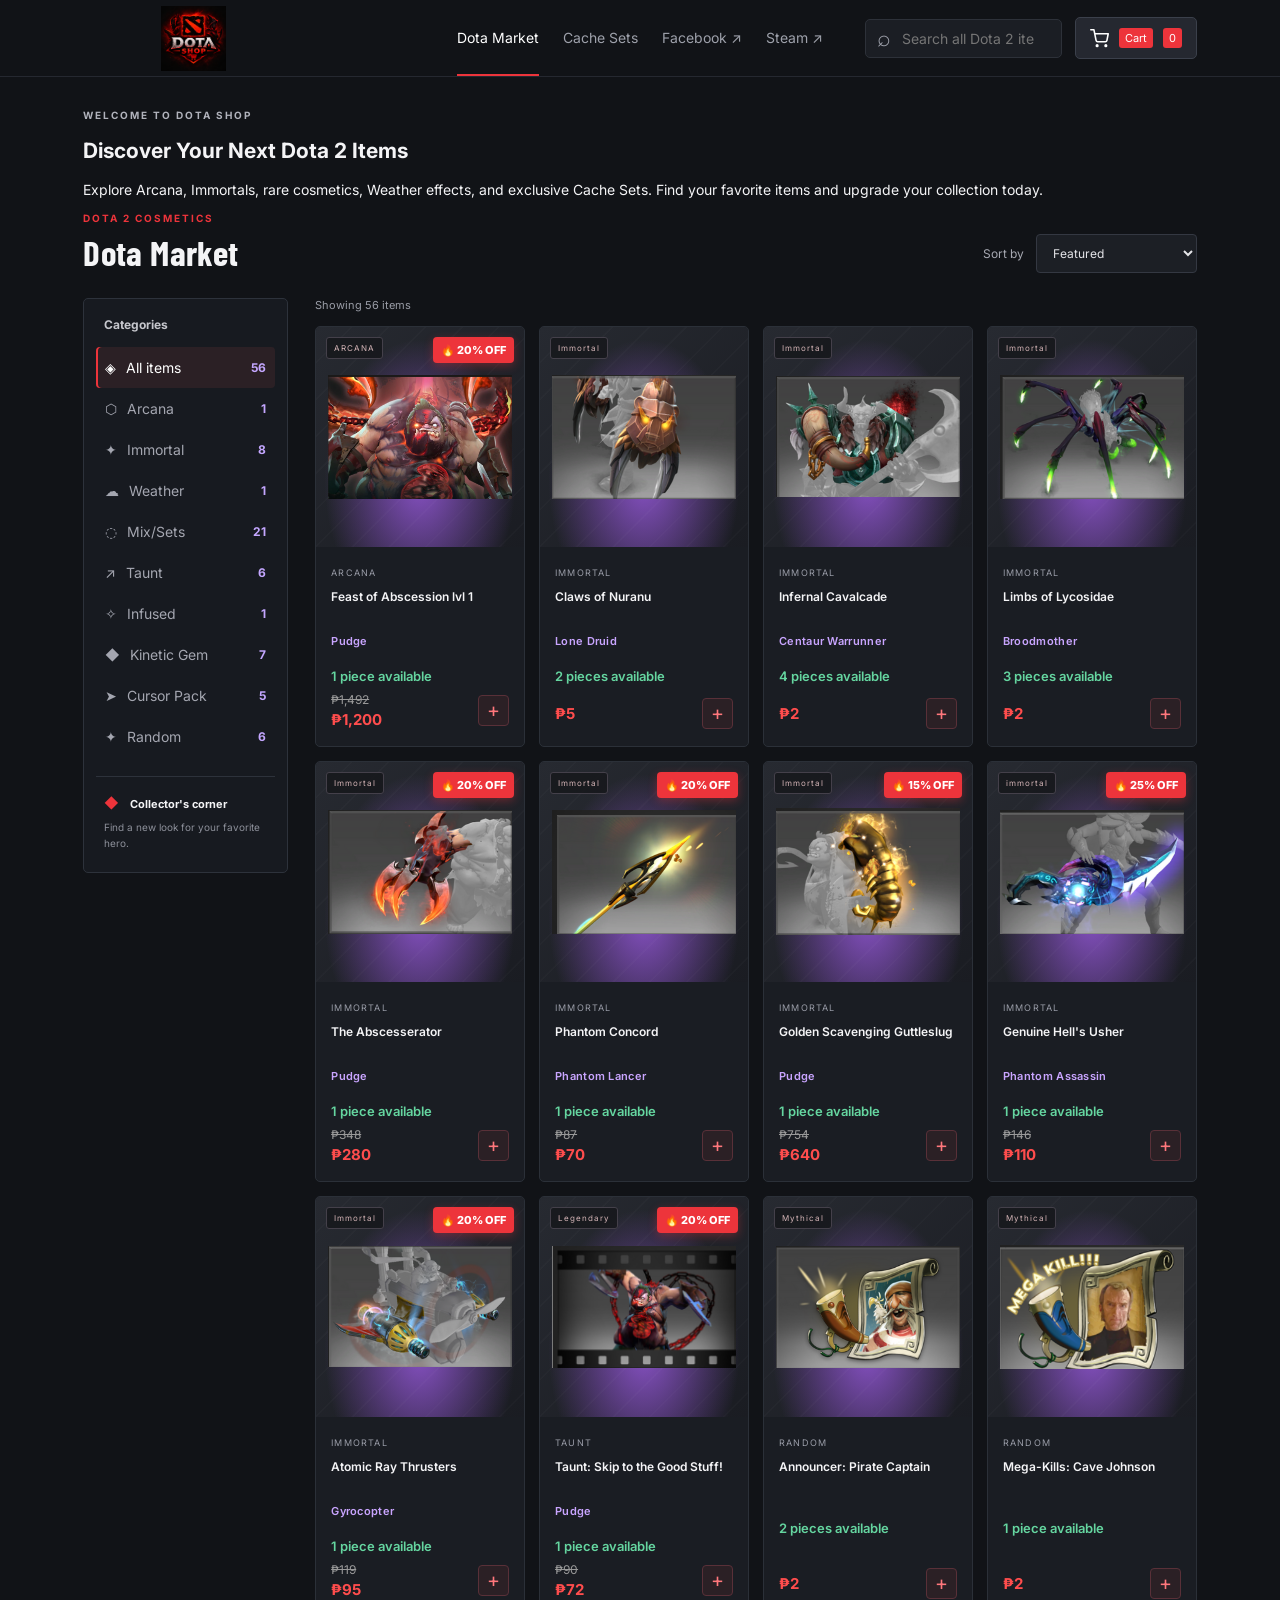
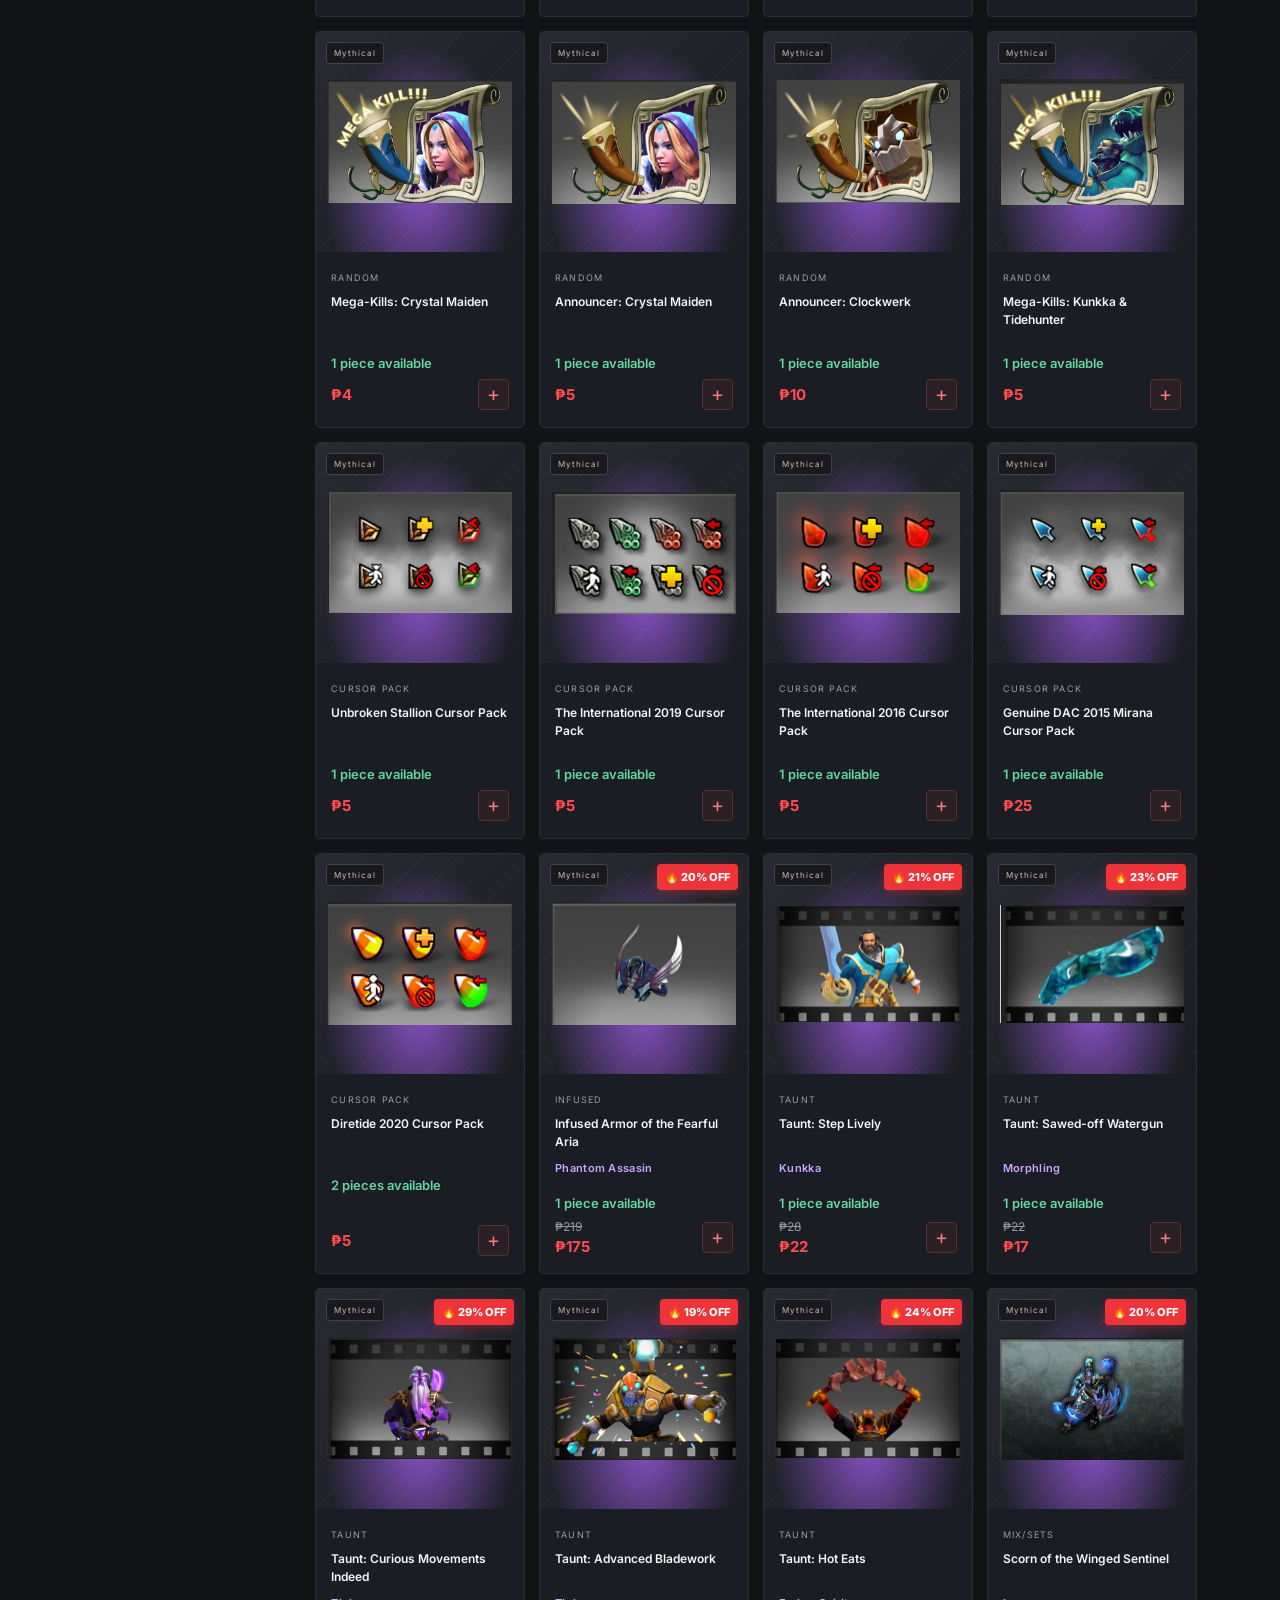
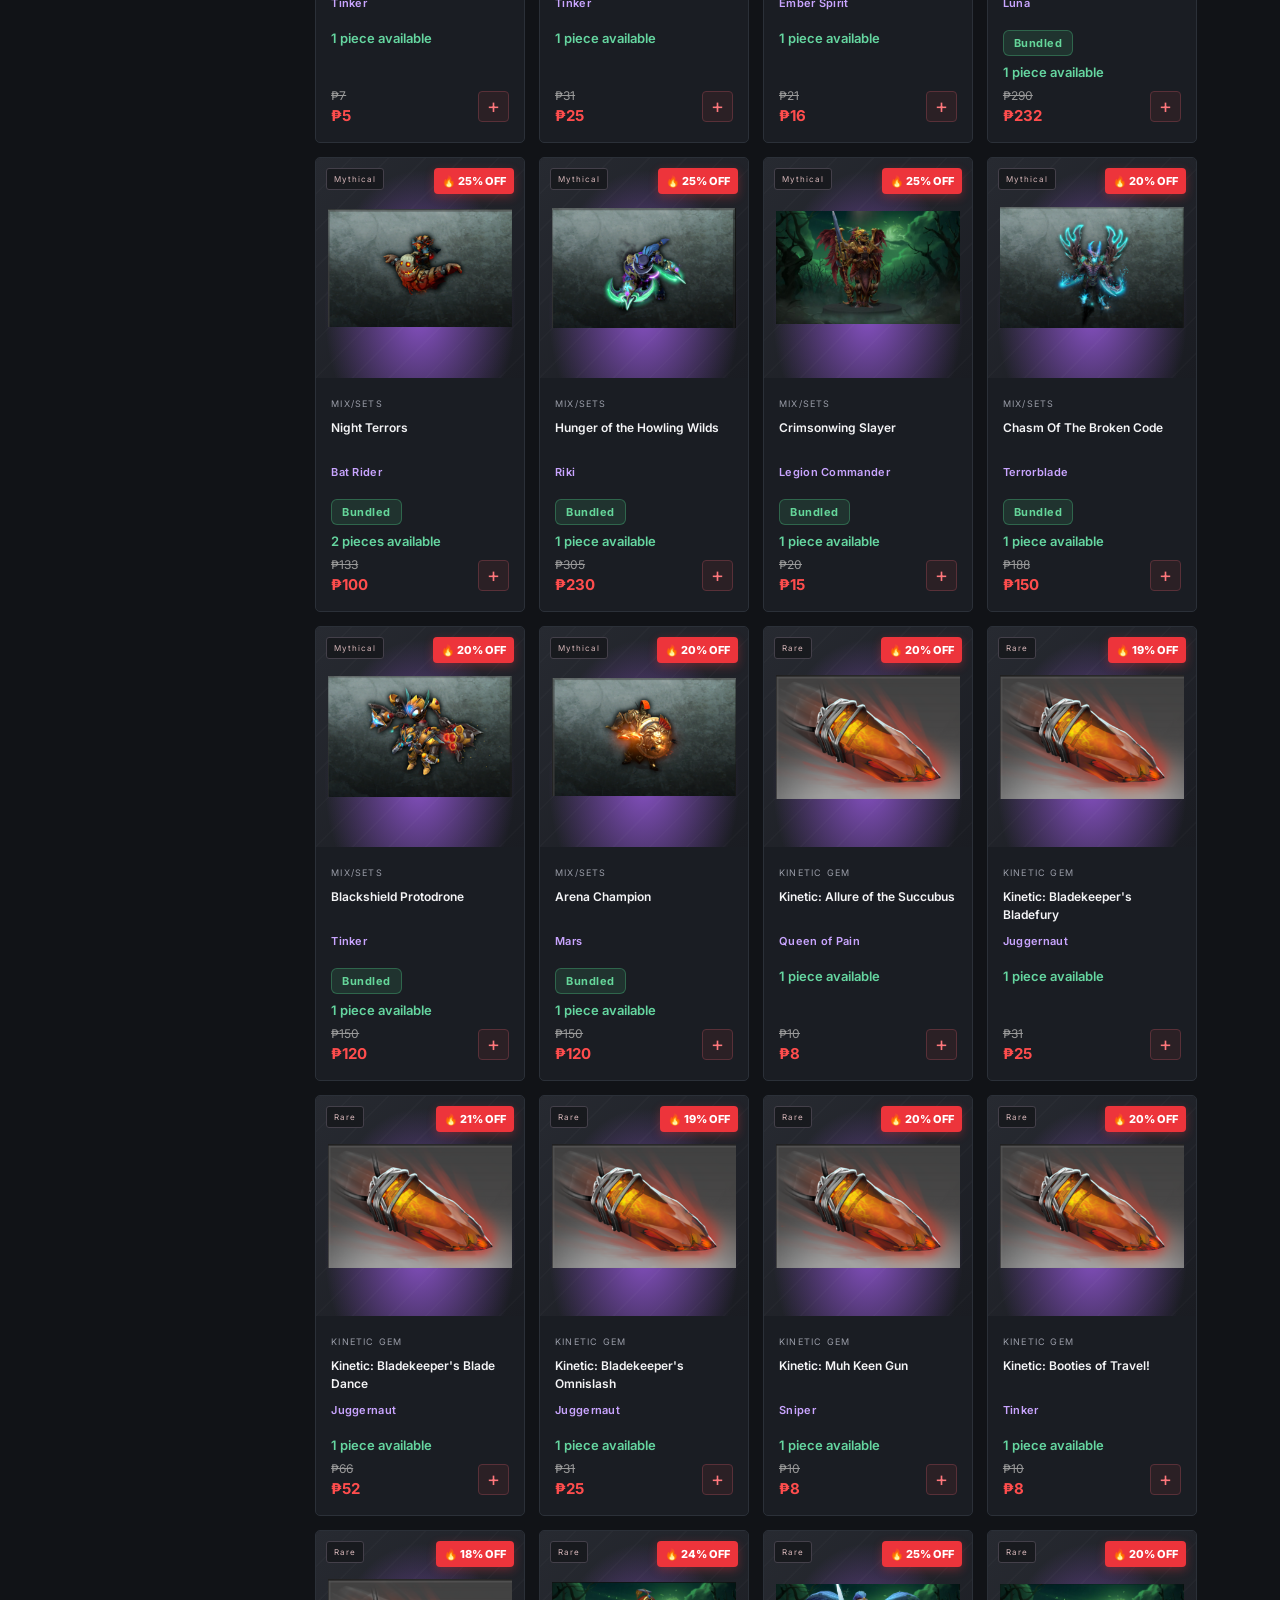
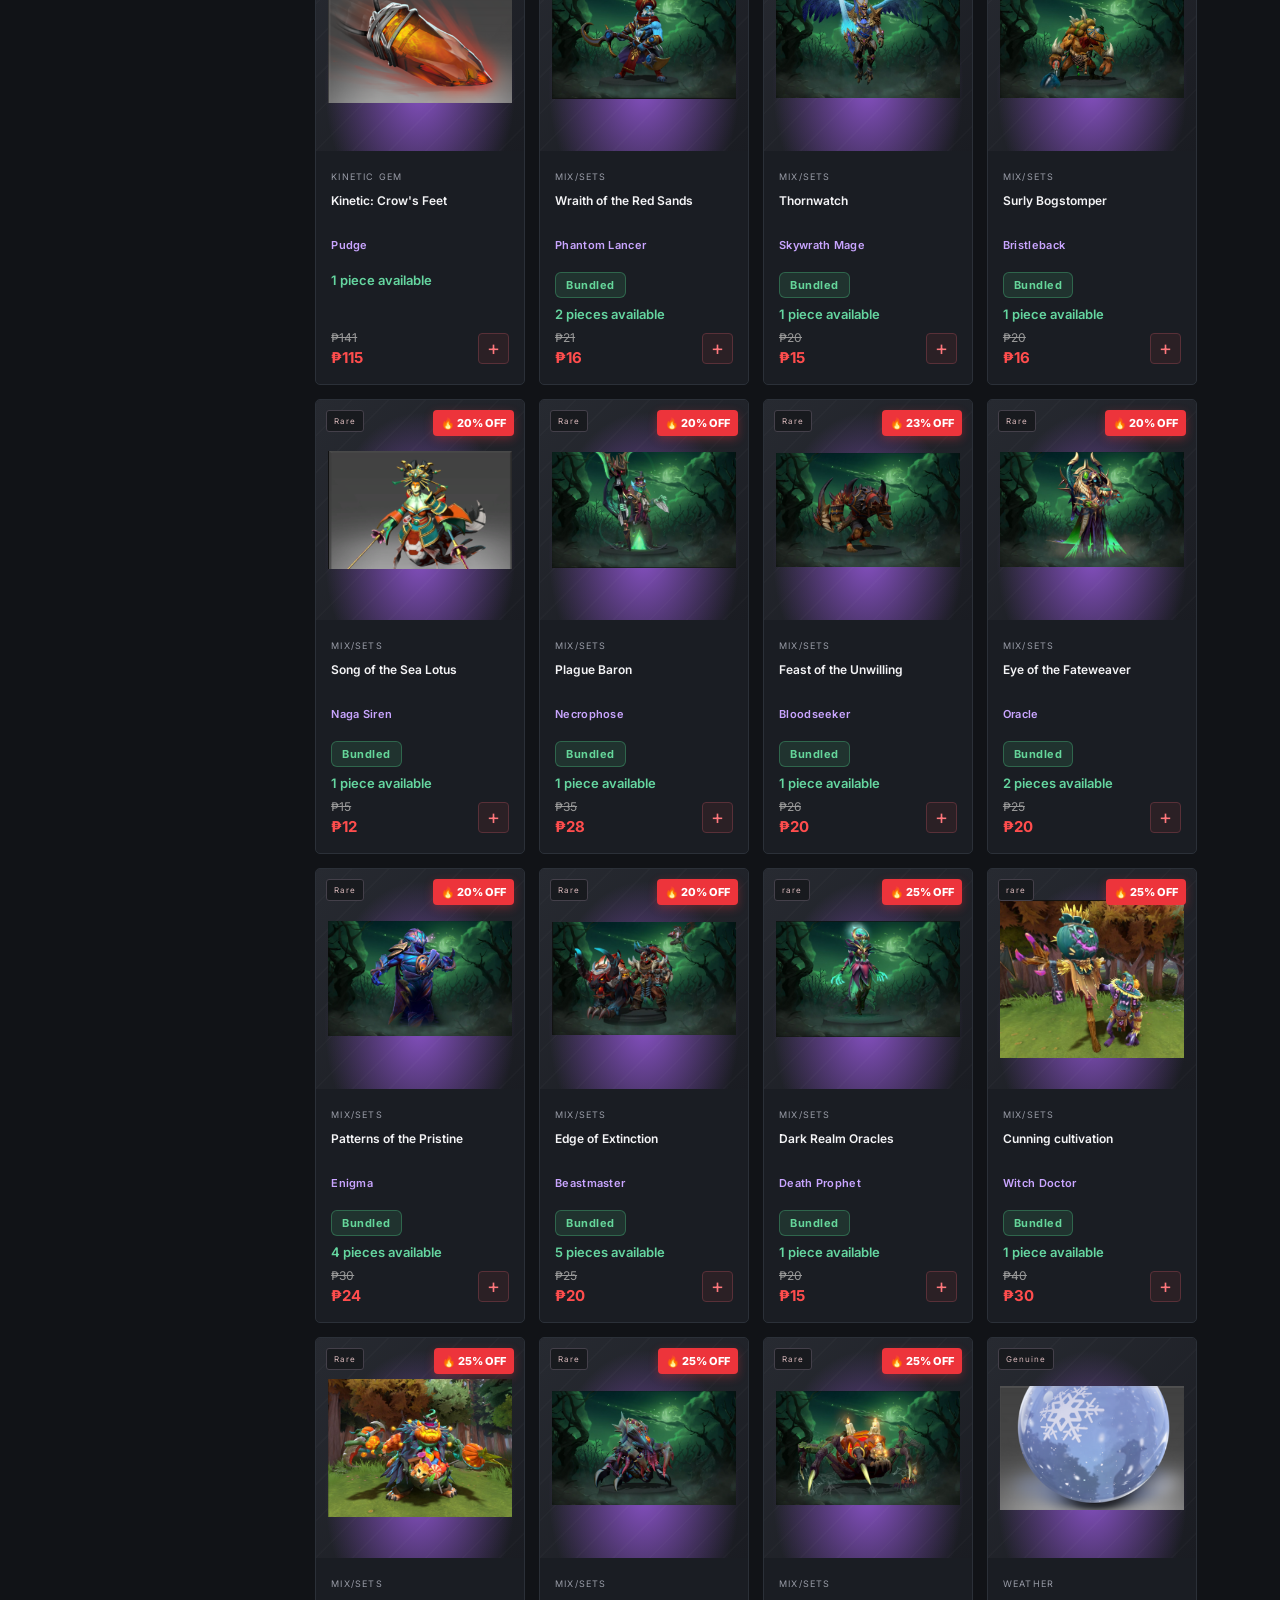
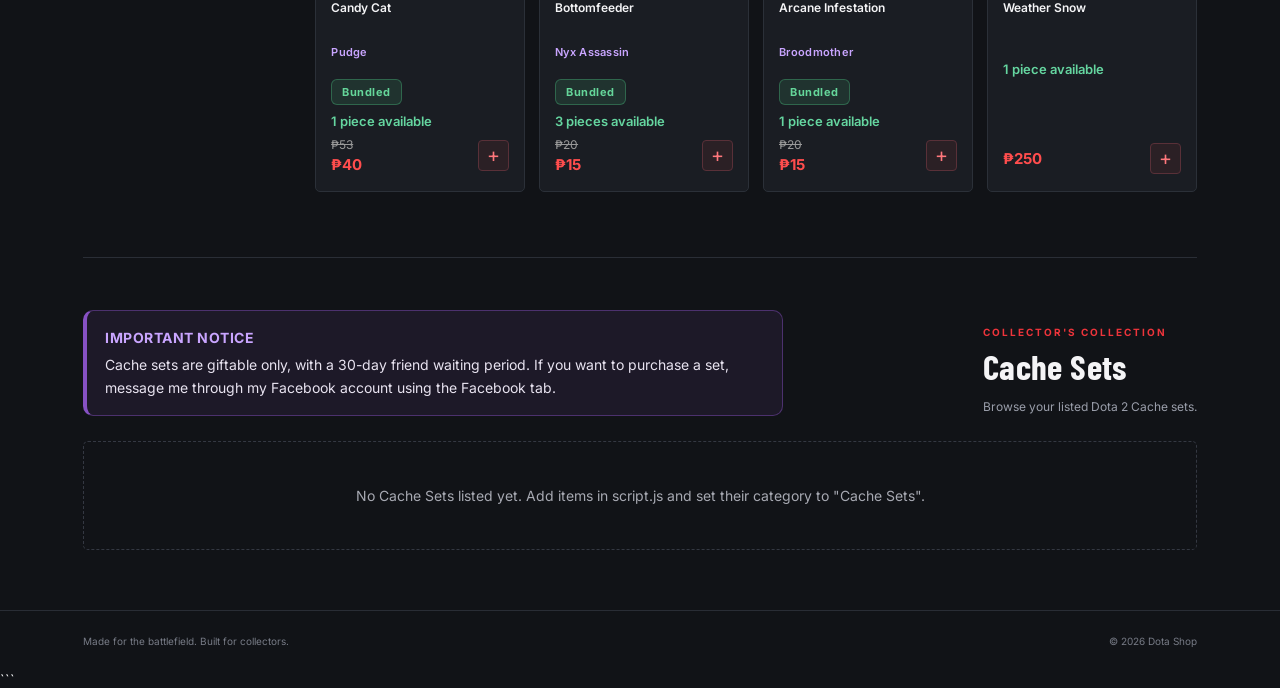
==== commit ab92e07b: "Add files via upload" ====
--- a/index.html
+++ b/index.html
@@ -128,6 +128,31 @@
             <small id="countMixSets">0 pcs</small>
           </button>
 
+          <button class="category" data-category="Taunt" type="button">
+  ↗ <span>Taunt</span>
+  <small id="countTaunt">0 pcs</small>
+</button>
+
+<button class="category" data-category="Infused" type="button">
+  ✧ <span>Infused</span>
+  <small id="countInfused">0 pcs</small>
+</button>
+
+<button class="category" data-category="Kinetic Gem" type="button">
+  ◆ <span>Kinetic Gem</span>
+  <small id="countKineticGem">0 pcs</small>
+</button>
+
+<button class="category" data-category="Cursor Pack" type="button">
+  ➤ <span>Cursor Pack</span>
+  <small id="countCursorPack">0 pcs</small>
+</button>
+
+<button class="category" data-category="Random" type="button">
+  ✦ <span>Random</span>
+  <small id="countRandom">0 pcs</small>
+</button>
+
           <div class="sidebar-note">
             <span>◆</span>
             <b>Collector's corner</b>
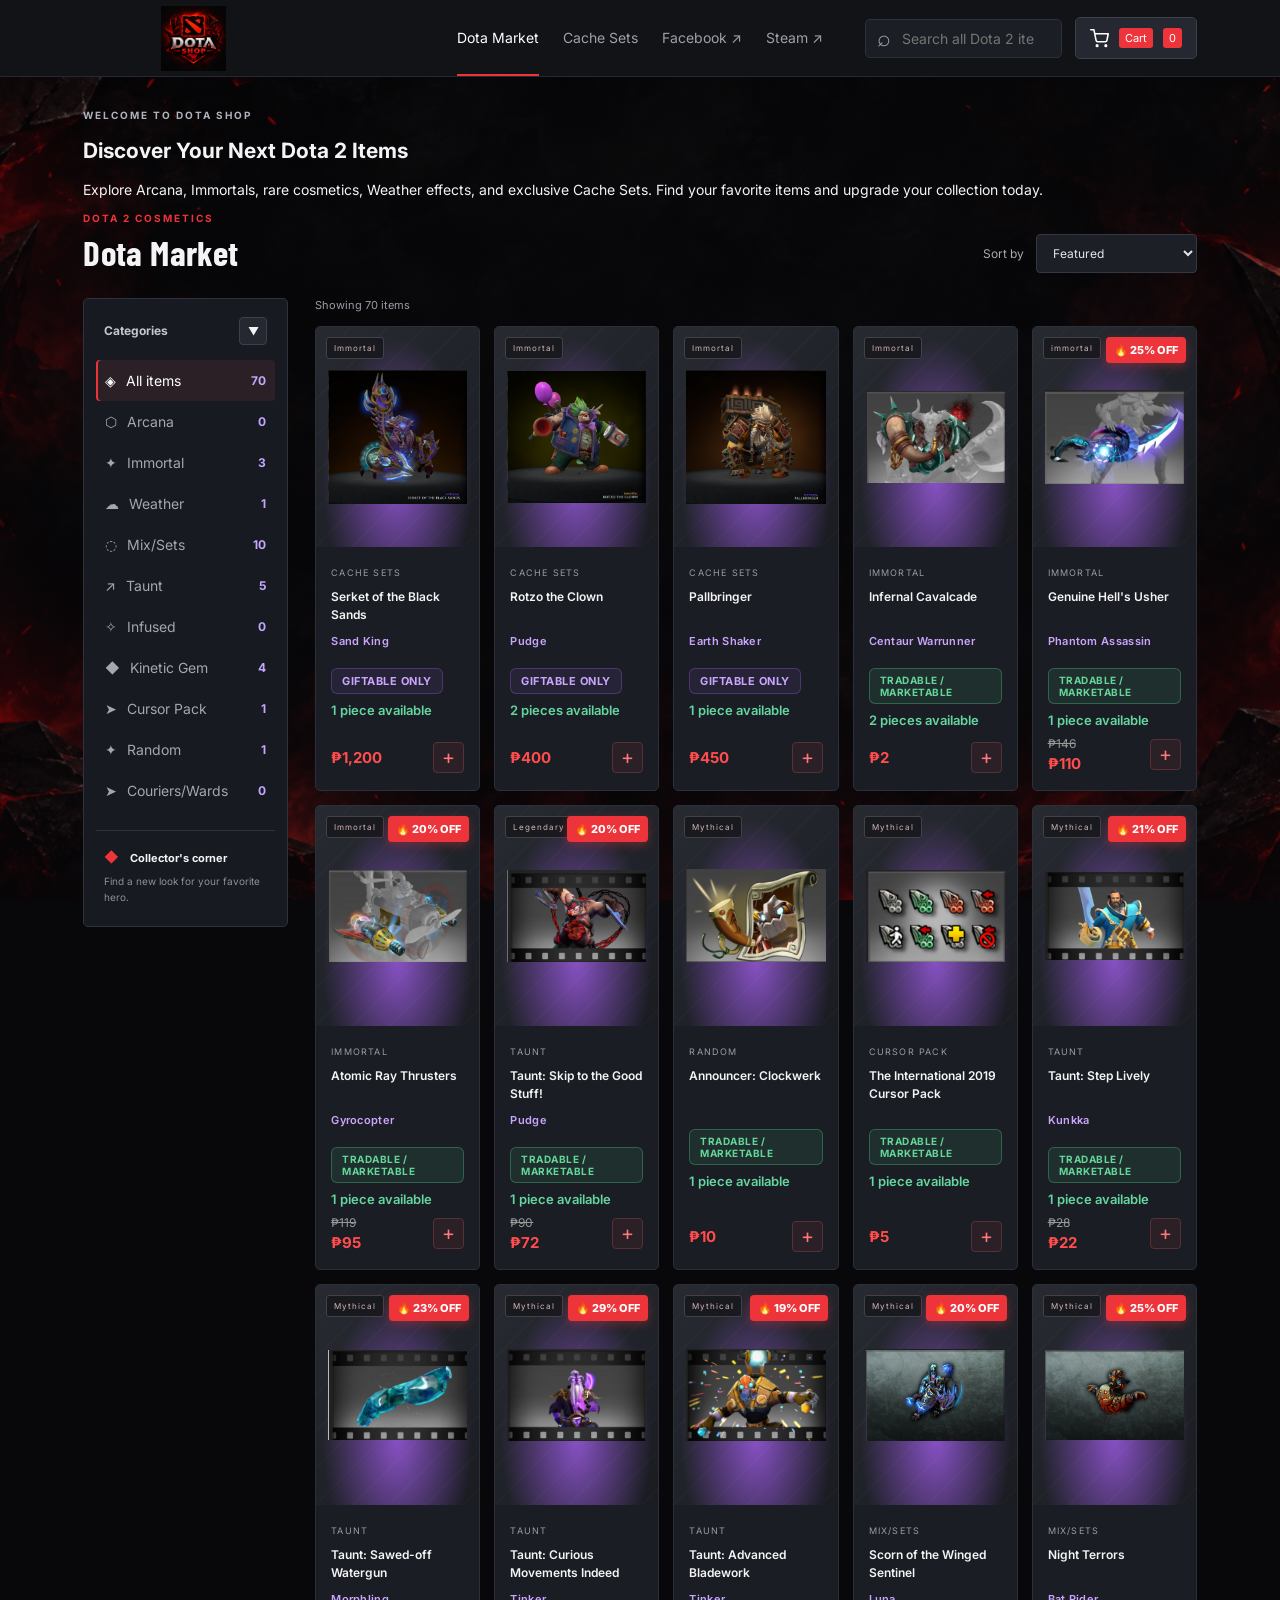
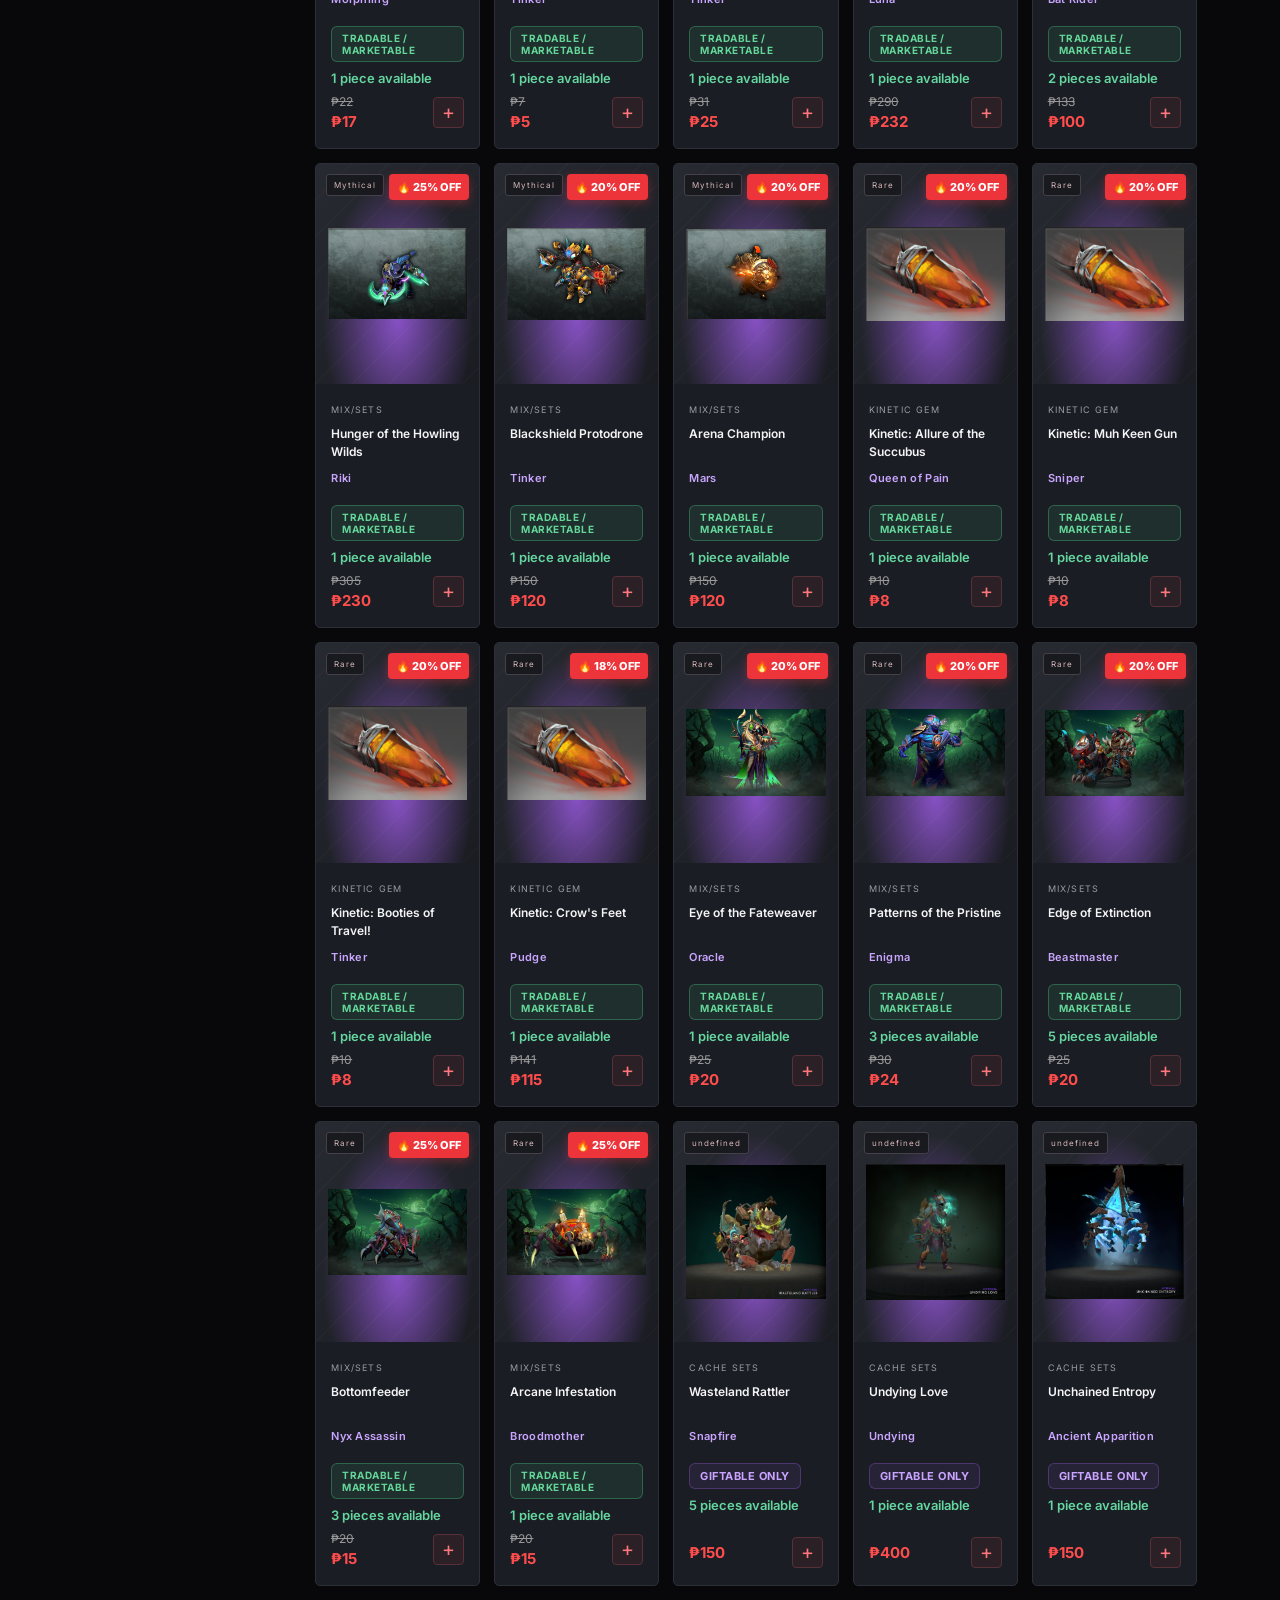
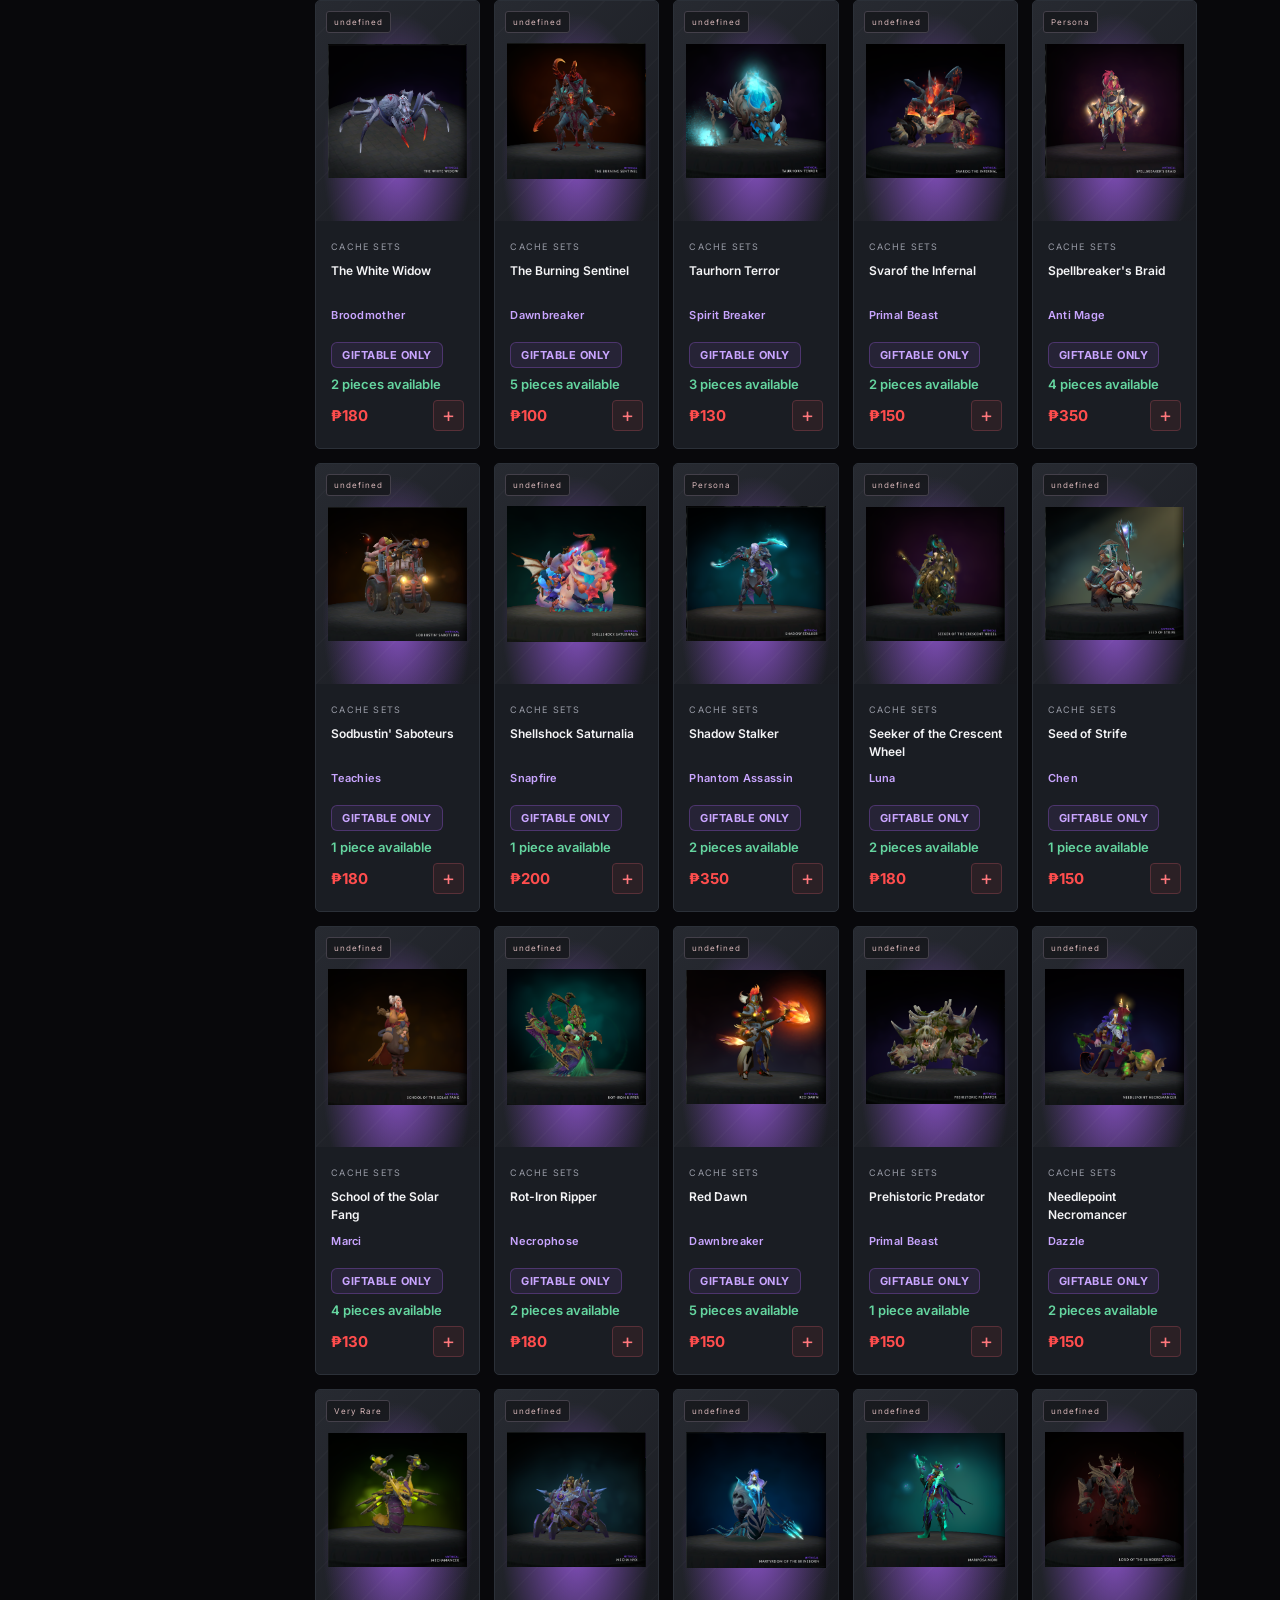
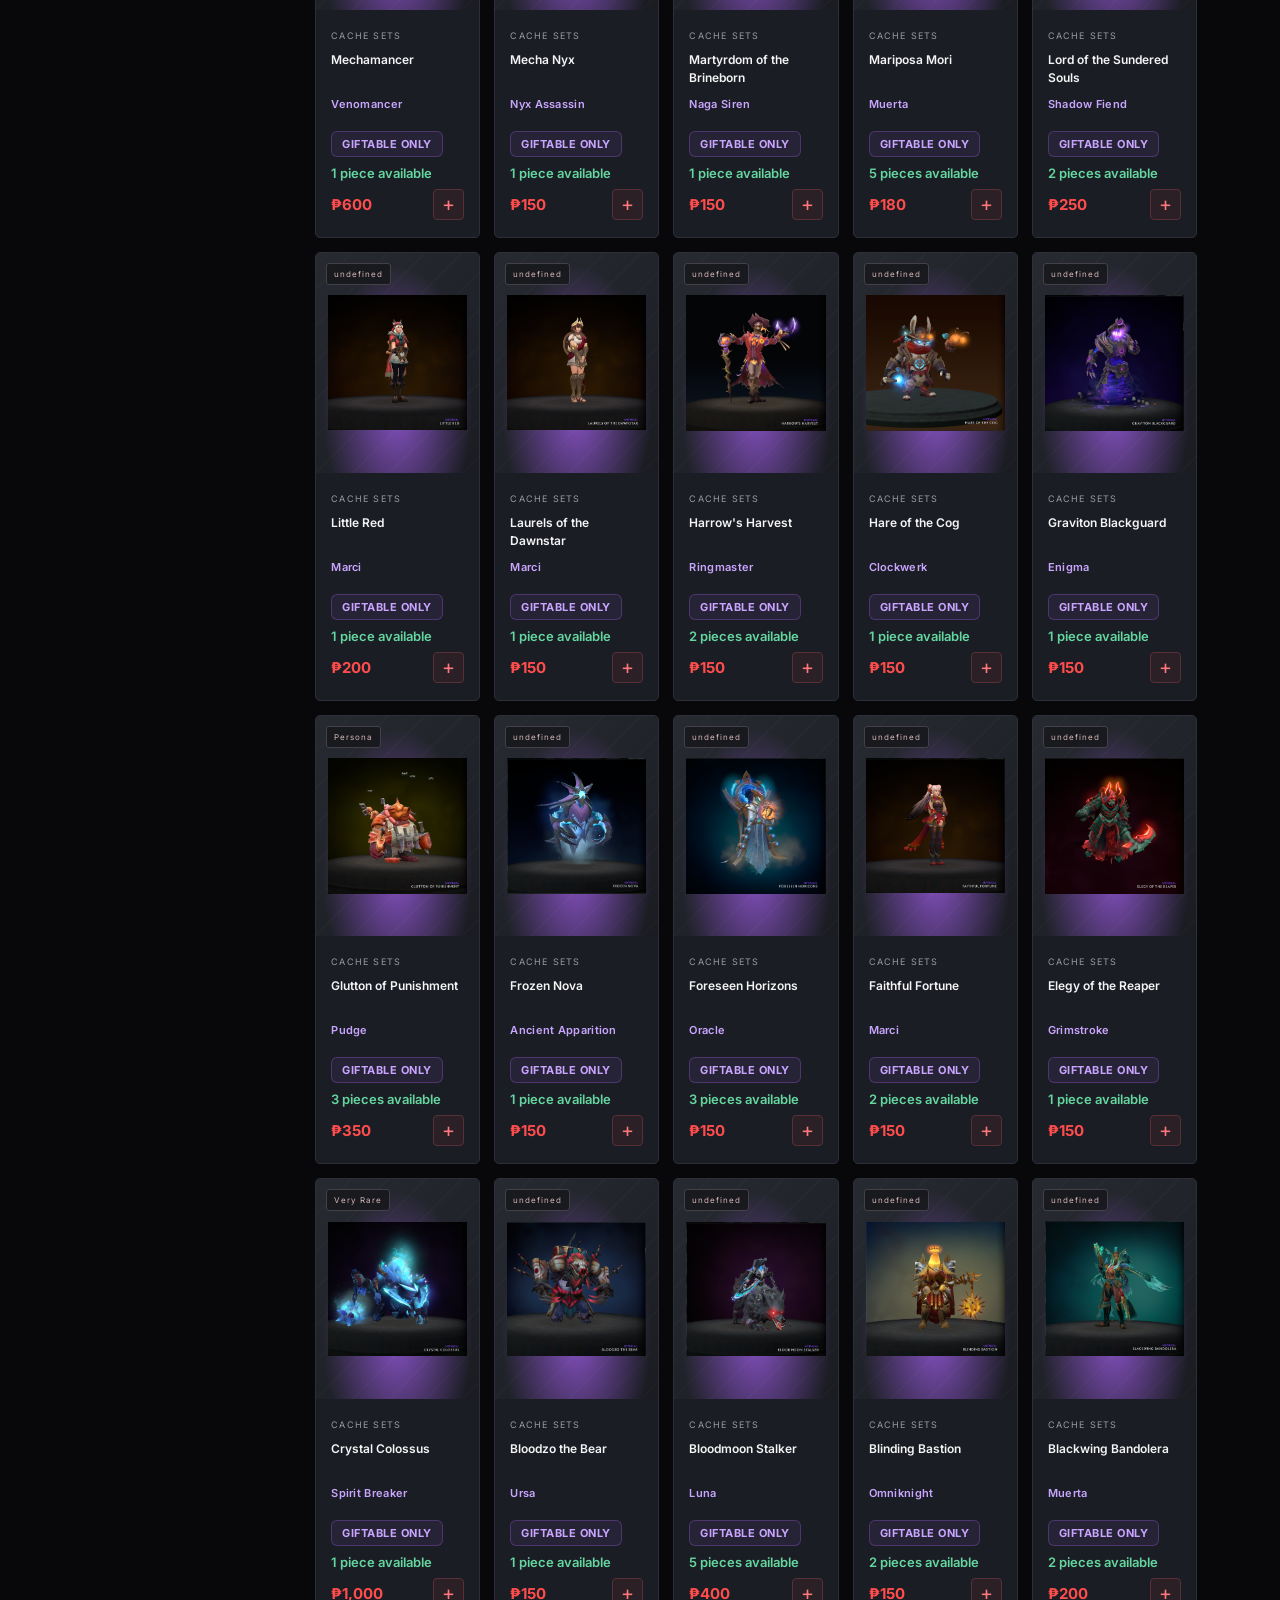
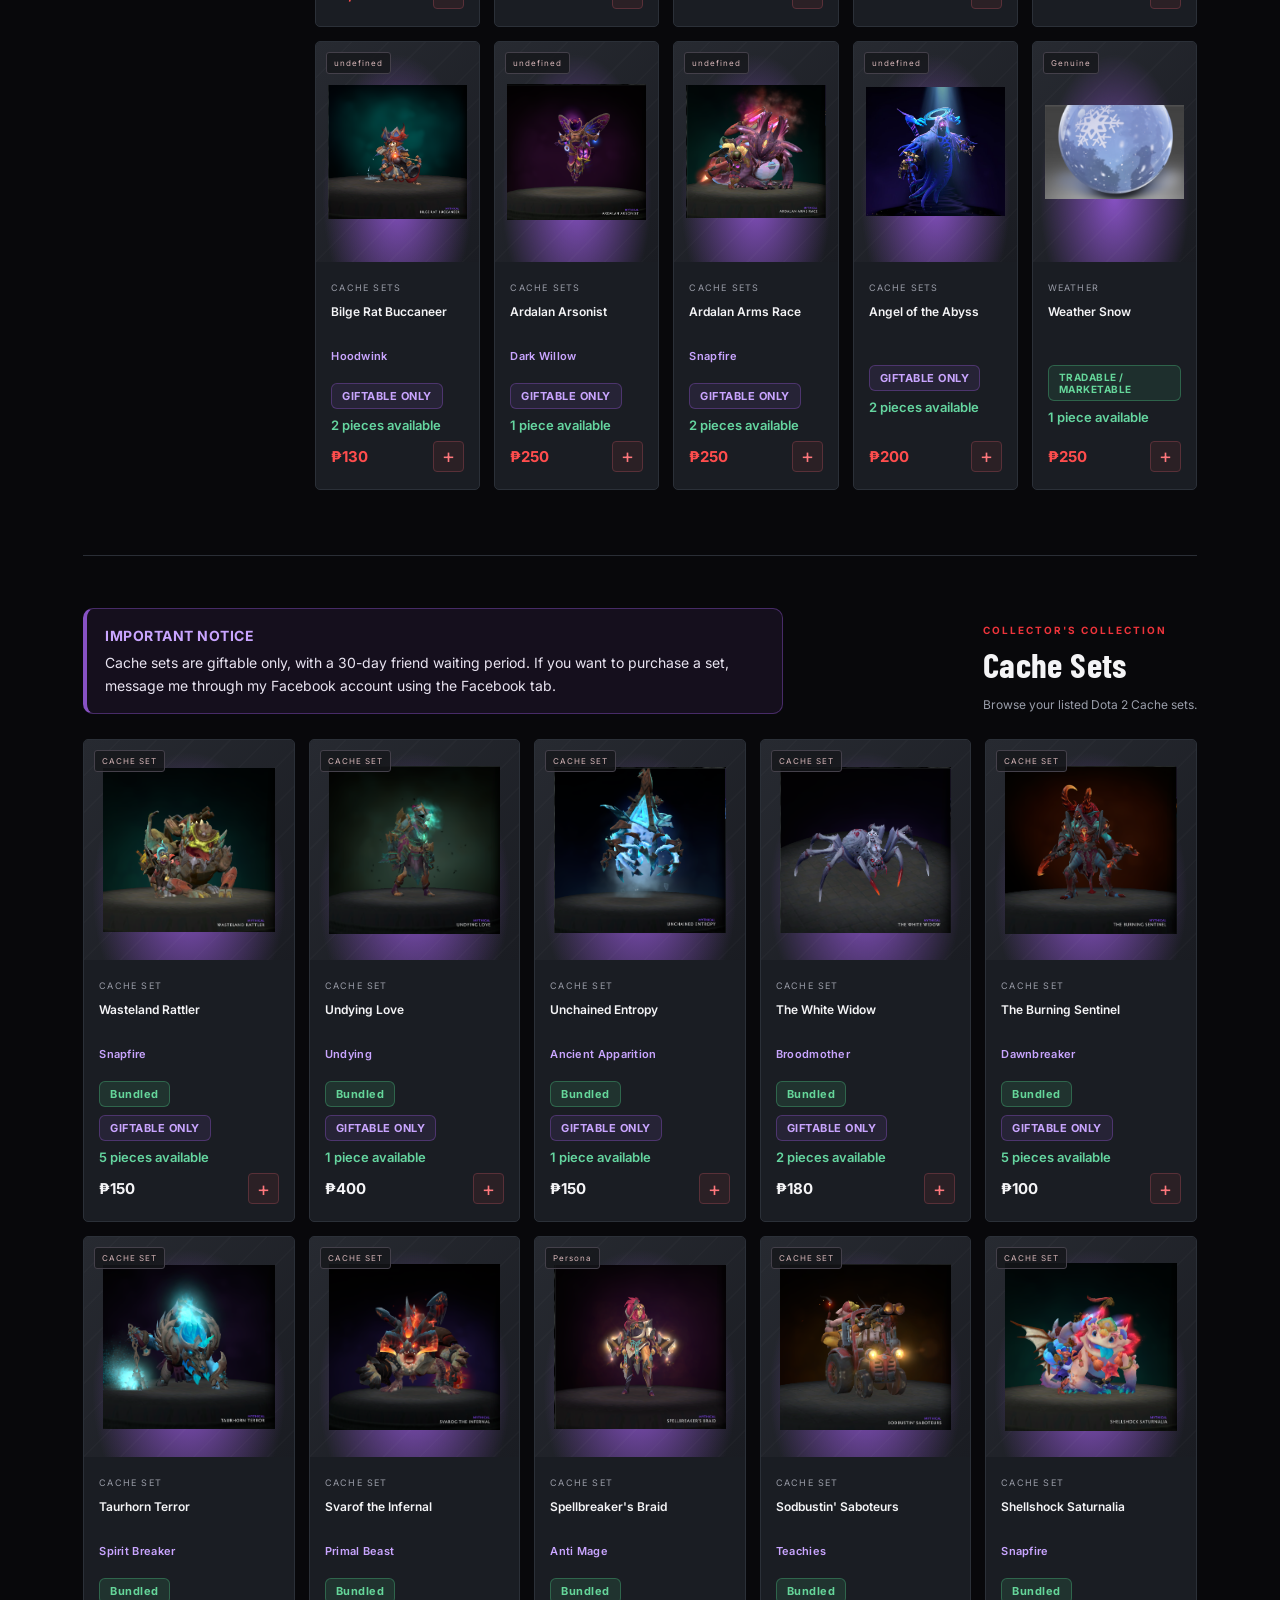
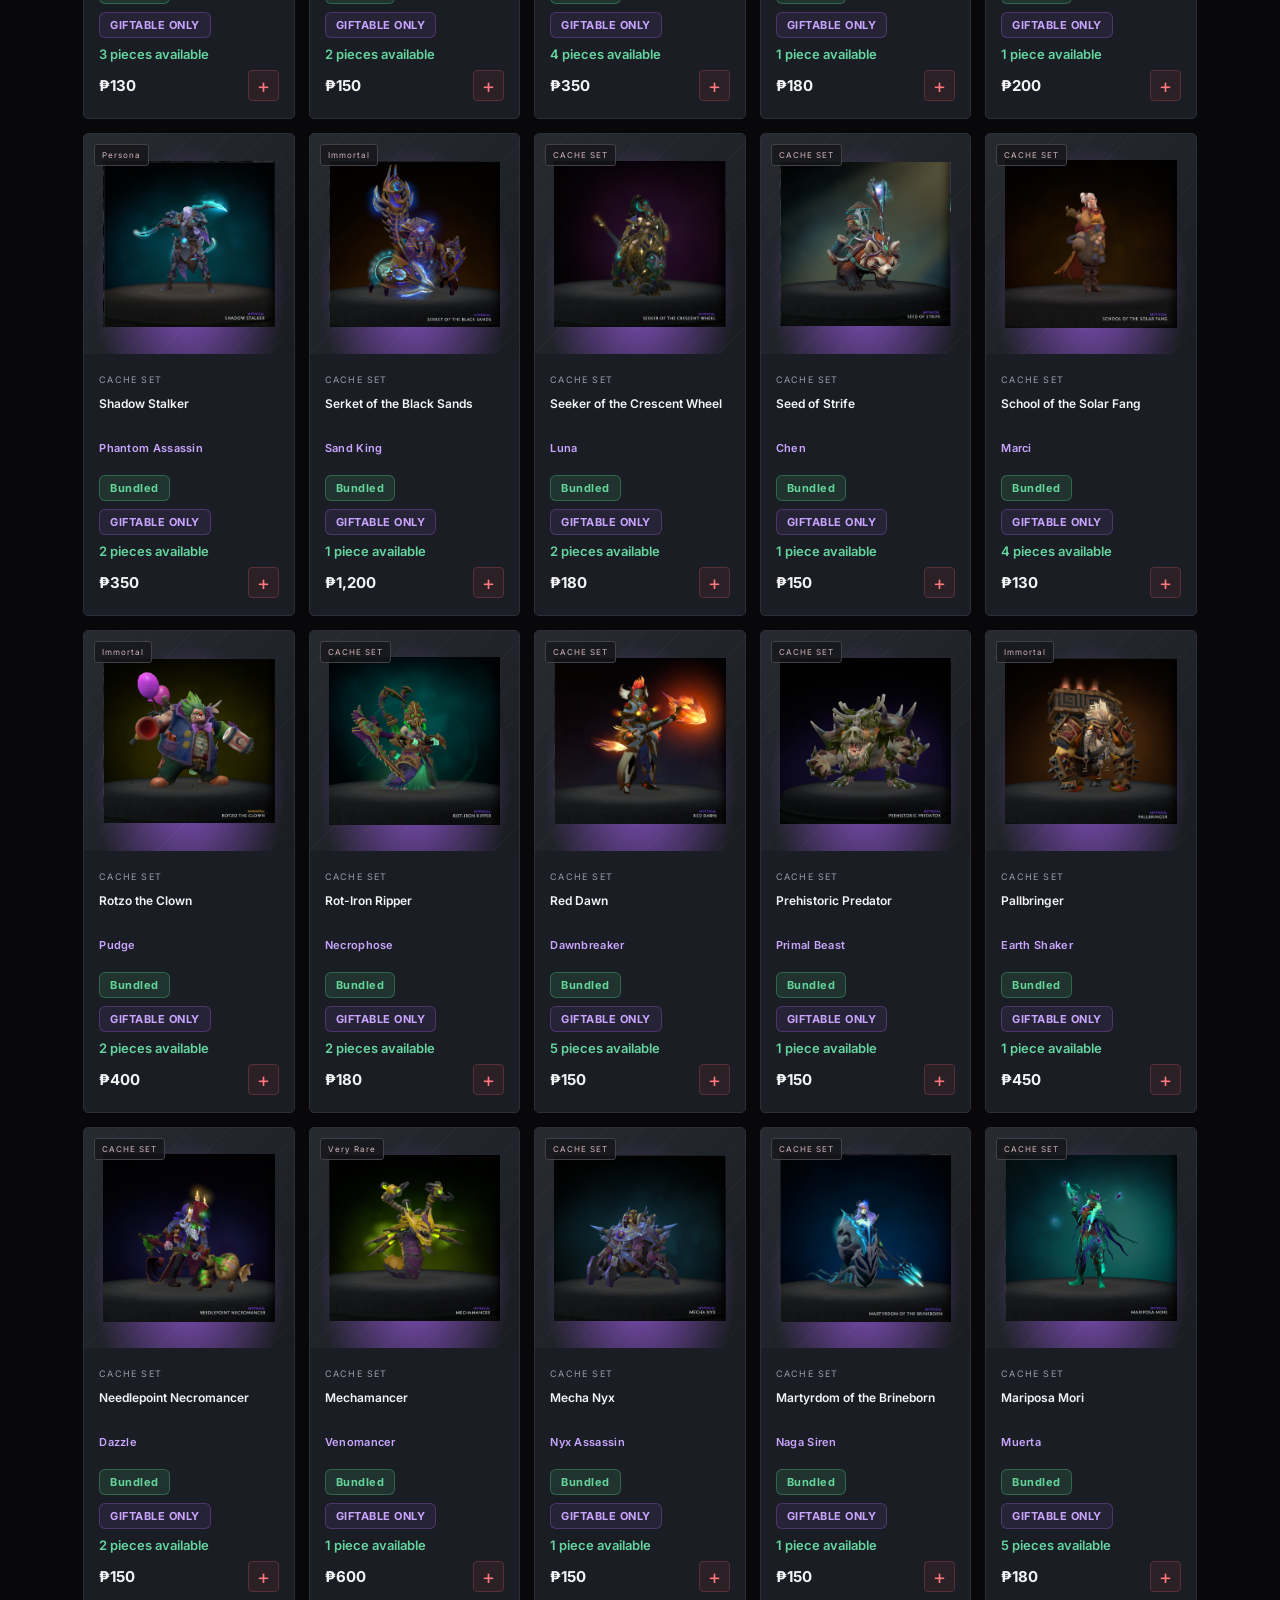
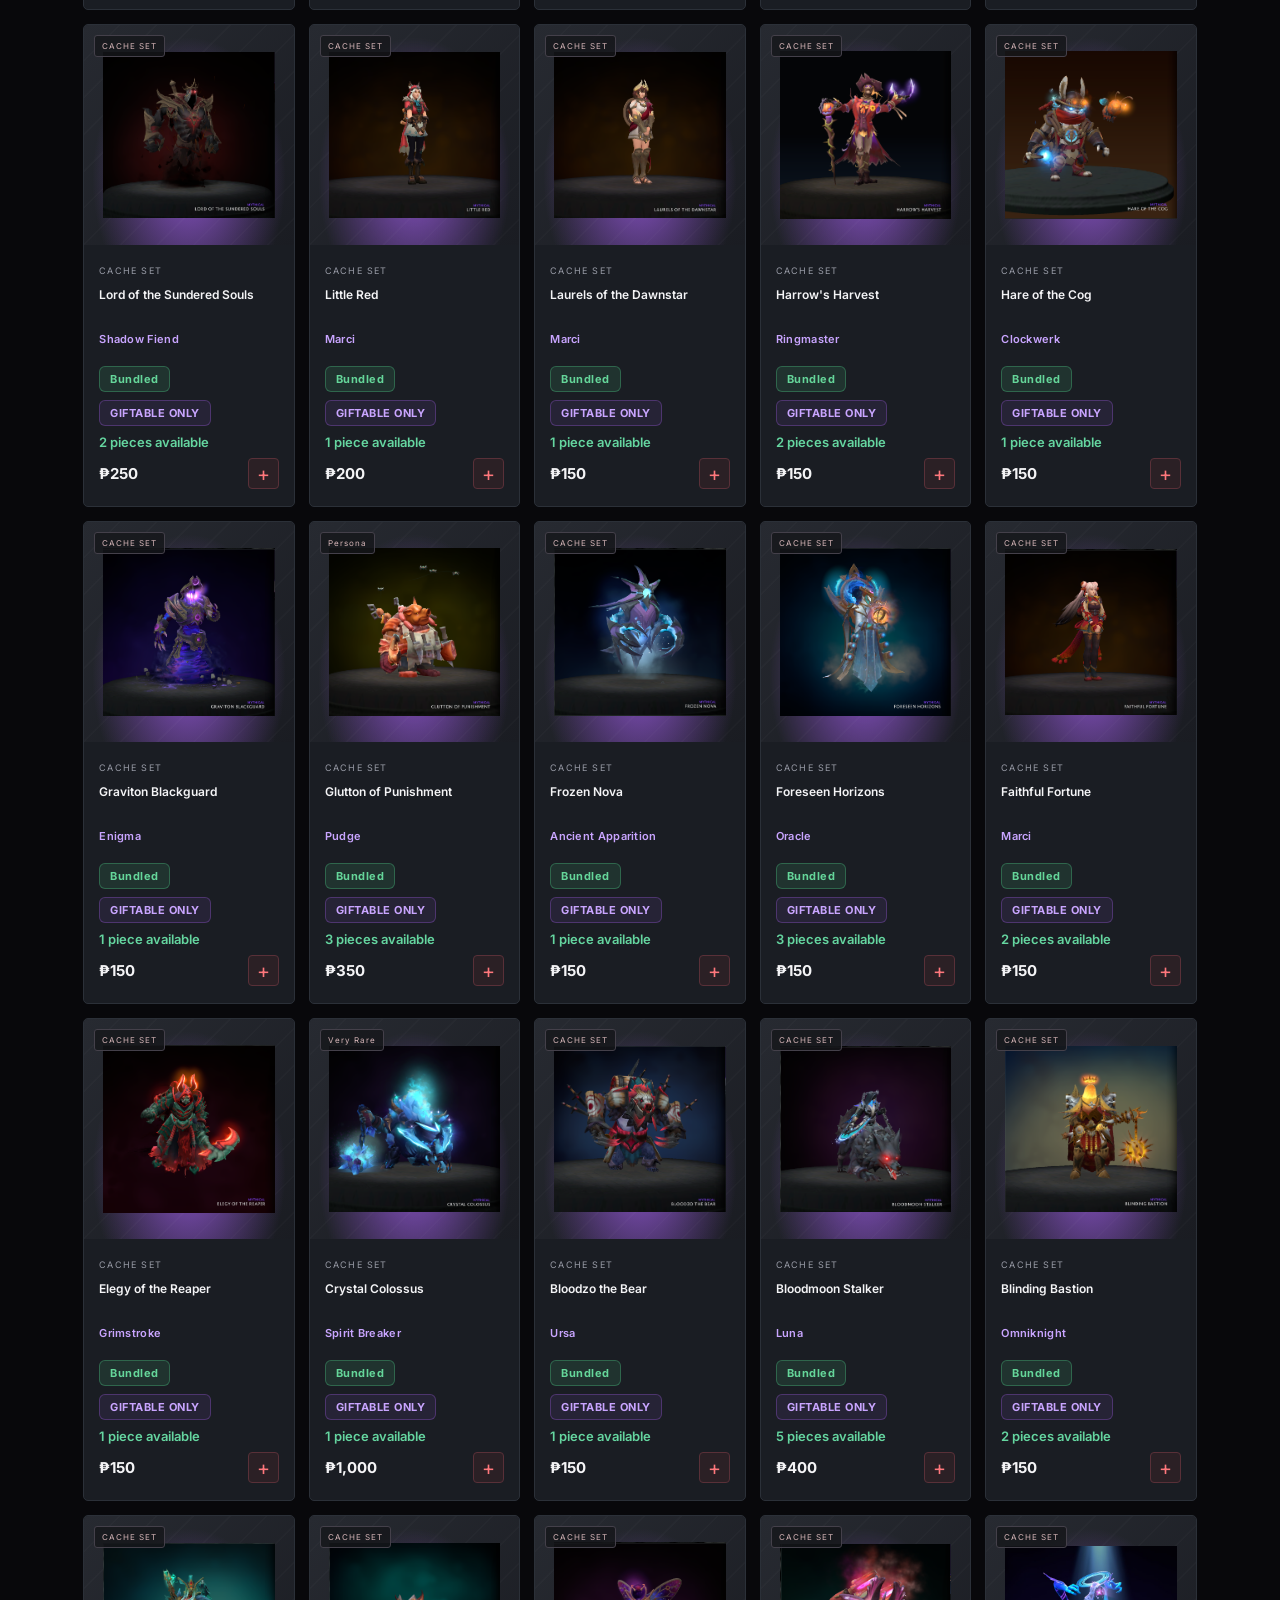
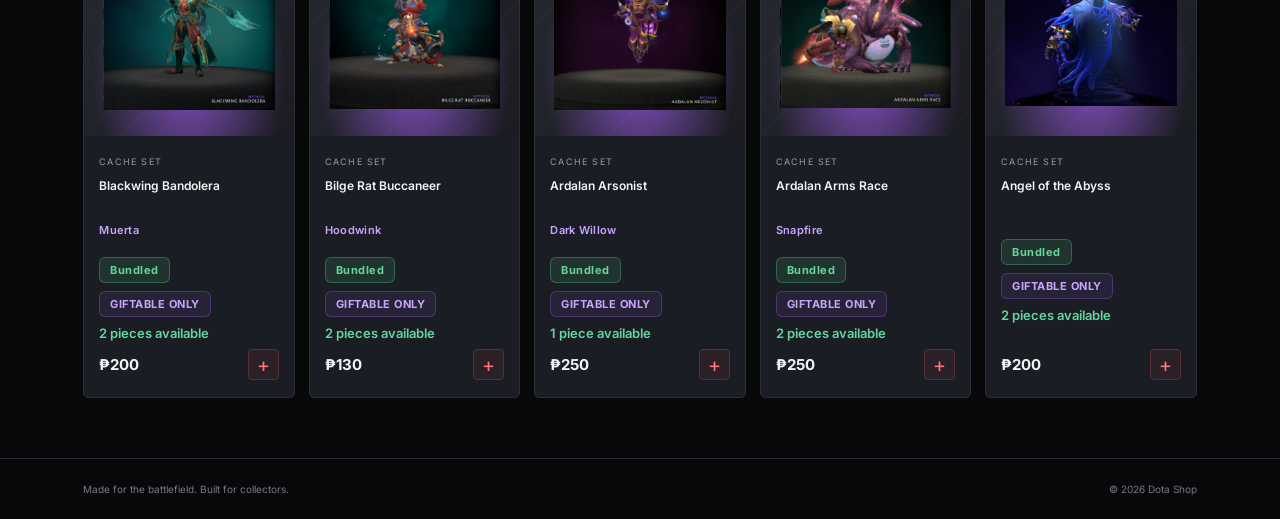
==== commit 9b503faf: "Add files via upload" ====
--- a/index.html
+++ b/index.html
@@ -4,9 +4,31 @@
   <meta charset="UTF-8">
   <meta name="viewport" content="width=device-width, initial-scale=1.0">
   <meta name="theme-color" content="#111317">
+
   <title>Dota Shop — Cosmetic Marketplace</title>
+  <meta name="description" content="Explore Dota 2 Arcana, Immortals, rare cosmetics, and Cache Sets at Dota Shop.">
+
+  <!-- Browser tab icon -->
+  <link rel="icon" type="image/png" href="./images/dota-logo.png">
+
+  <!-- Facebook and Messenger thumbnail -->
+  <meta property="og:title" content="Dota Shop — Cosmetic Marketplace">
+  <meta property="og:description" content="Discover Dota 2 cosmetics, rare items, and Cache Sets.">
+  <meta property="og:type" content="website">
+  <meta property="og:url" content="https://dotamarketph.github.io/dota-shop/">
+  <meta property="og:image" content="https://dotamarketph.github.io/dota-shop/images/dota-logo.png">
+  <meta property="og:image:alt" content="Dota Shop Logo">
+  <meta property="og:image:type" content="image/png">
+
+  <!-- Twitter / X thumbnail -->
+  <meta name="twitter:card" content="summary_large_image">
+  <meta name="twitter:title" content="Dota Shop — Cosmetic Marketplace">
+  <meta name="twitter:description" content="Discover Dota 2 cosmetics and Cache Sets.">
+  <meta name="twitter:image" content="https://dotamarketph.github.io/dota-shop/images/dota-logo.png">
+
   <link rel="stylesheet" href="style.css">
 </head>
+
 <body>
 
   <!-- HEADER -->
@@ -100,9 +122,22 @@
       <div class="market-layout">
 
         <!-- CATEGORY SIDEBAR -->
-        <aside class="sidebar">
-          <h3>Categories</h3>
-
+        <aside class="sidebar" id="categorySidebar">
+          <div class="sidebar-heading">
+            <h3>Categories</h3>
+            <button
+              class="category-toggle"
+              id="toggleCategories"
+              type="button"
+              aria-expanded="true"
+              aria-controls="categoryList"
+              title="Collapse categories"
+            >
+              <span id="categoryToggleArrow" aria-hidden="true">▼</span>
+            </button>
+          </div>
+
+          <div class="category-list" id="categoryList">
           <button class="category active" data-category="All" type="button">
             ◈ <span>All items</span>
             <small id="countAll">0 pcs</small>
@@ -129,34 +164,40 @@
           </button>
 
           <button class="category" data-category="Taunt" type="button">
-  ↗ <span>Taunt</span>
-  <small id="countTaunt">0 pcs</small>
-</button>
-
-<button class="category" data-category="Infused" type="button">
-  ✧ <span>Infused</span>
-  <small id="countInfused">0 pcs</small>
-</button>
-
-<button class="category" data-category="Kinetic Gem" type="button">
-  ◆ <span>Kinetic Gem</span>
-  <small id="countKineticGem">0 pcs</small>
-</button>
-
-<button class="category" data-category="Cursor Pack" type="button">
-  ➤ <span>Cursor Pack</span>
-  <small id="countCursorPack">0 pcs</small>
-</button>
-
-<button class="category" data-category="Random" type="button">
-  ✦ <span>Random</span>
-  <small id="countRandom">0 pcs</small>
-</button>
+            ↗ <span>Taunt</span>
+            <small id="countTaunt">0 pcs</small>
+          </button>
+
+          <button class="category" data-category="Infused" type="button">
+            ✧ <span>Infused</span>
+            <small id="countInfused">0 pcs</small>
+          </button>
+
+          <button class="category" data-category="Kinetic Gem" type="button">
+            ◆ <span>Kinetic Gem</span>
+            <small id="countKineticGem">0 pcs</small>
+          </button>
+
+          <button class="category" data-category="Cursor Pack" type="button">
+            ➤ <span>Cursor Pack</span>
+            <small id="countCursorPack">0 pcs</small>
+          </button>
+
+          <button class="category" data-category="Random" type="button">
+            ✦ <span>Random</span>
+            <small id="countRandom">0 pcs</small>
+          </button>
+
+          <button class="category" data-category="Couriers/Wards" type="button">
+            ➤ <span>Couriers/Wards</span>
+            <small id="countCouriersWards">0 pcs</small>
+          </button>
 
           <div class="sidebar-note">
             <span>◆</span>
             <b>Collector's corner</b>
             <p>Find a new look for your favorite hero.</p>
+          </div>
           </div>
         </aside>
 
@@ -349,5 +390,4 @@
   <script src="script.js"></script>
 
 </body>
-</html>
-```+</html>
--- a/style.css
+++ b/style.css
@@ -1,9 +1,9 @@
-
 @import url('https://fonts.googleapis.com/css2?family=Barlow+Condensed:wght@500;600;700;800&family=Inter:wght@400;500;600;700&display=swap');
 
 /* =========================
    GLOBAL STYLES
 ========================= */
+
 :root {
   --bg: #111317;
   --panel: #191c22;
@@ -55,6 +55,7 @@
 /* =========================
    HEADER AND NAVIGATION
 ========================= */
+
 .topbar {
   min-height: 76px;
   padding: 0 6.5%;
@@ -213,6 +214,7 @@
 /* =========================
    HERO SECTION
 ========================= */
+
 .hero {
   margin: 28px auto 0;
   width: 87%;
@@ -458,6 +460,7 @@
 /* =========================
    MARKET SECTION
 ========================= */
+
 .market-section {
   width: 87%;
   max-width: 1400px;
@@ -604,6 +607,7 @@
 /* =========================
    PRODUCT CARDS
 ========================= */
+
 .product-grid {
   display: grid;
   grid-template-columns: repeat(4, minmax(0, 1fr));
@@ -650,8 +654,8 @@
   pointer-events: none;
 }
 
-
 /* PRODUCT IMAGE BOX */
+
 .product-art {
   height: 220px;
   width: 100%;
@@ -664,6 +668,7 @@
 }
 
 /* FIT EVERY PRODUCT IMAGE INSIDE THE BOX */
+
 .product-art .product-image {
   display: block;
   width: 100%;
@@ -678,7 +683,6 @@
   z-index: 1;
 }
 
-
 .item-symbol {
   font-size: 48px;
   line-height: 1;
@@ -717,6 +721,7 @@
 }
 
 /* Hero name displayed on product cards */
+
 .product-hero {
   color: #c9a5ff;
   font-size: 11px;
@@ -773,6 +778,7 @@
 }
 
 /* Item condition labels */
+
 .item-condition {
   display: inline-block;
   align-self: flex-start;
@@ -799,6 +805,7 @@
 /* =========================
    CACHE SETS SECTION
 ========================= */
+
 .cache-section {
   border-top: 1px solid #2a2e36;
   padding-top: 34px;
@@ -884,7 +891,6 @@
   z-index: 1;
 }
 
-
 #cacheSetGrid .cache-card-image.is-missing {
   display: none;
 }
@@ -922,6 +928,7 @@
 /* =========================
    HOW IT WORKS
 ========================= */
+
 .how-section {
   width: 87%;
   max-width: 1400px;
@@ -975,6 +982,7 @@
 /* =========================
    FOOTER
 ========================= */
+
 footer {
   display: flex;
   align-items: center;
@@ -994,6 +1002,7 @@
 /* =========================
    TOAST MESSAGE
 ========================= */
+
 .toast {
   position: fixed;
   bottom: 24px;
@@ -1018,6 +1027,7 @@
 /* =========================
    SHOPPING CART OVERLAY
 ========================= */
+
 .cart-overlay {
   position: fixed;
   inset: 0;
@@ -1171,6 +1181,7 @@
 /* =========================
    RESPONSIVE: TABLETS
 ========================= */
+
 @media (max-width: 1050px) {
   .topbar {
     padding: 0 4%;
@@ -1218,6 +1229,7 @@
 /* =========================
    RESPONSIVE: MOBILE
 ========================= */
+
 @media (max-width: 760px) {
   .topbar {
     display: flex;
@@ -1392,6 +1404,7 @@
 /* =========================
    RESPONSIVE: SMALL PHONES
 ========================= */
+
 @media (max-width: 420px) {
   .brand {
     font-size: 13px;
@@ -1473,26 +1486,29 @@
   .cart-drawer {
     padding: 18px;
   }
+
   /* Discounted product prices */
-.price-stack {
-  display: flex;
-  flex-direction: column;
-  align-items: flex-start;
-  gap: 3px;
-}
-
-.original-price {
-  color: #999;
-  font-size: 13px;
-  text-decoration: line-through;
-}
-
-.price-stack .price {
-  color: #ff4d4d;
-  font-size: 20px;
-  font-weight: bold;
-}
-}
+
+  .price-stack {
+    display: flex;
+    flex-direction: column;
+    align-items: flex-start;
+    gap: 3px;
+  }
+
+  .original-price {
+    color: #999;
+    font-size: 13px;
+    text-decoration: line-through;
+  }
+
+  .price-stack .price {
+    color: #ff4d4d;
+    font-size: 20px;
+    font-weight: bold;
+  }
+}
+
 /* =========================
    DISCOUNTED PRODUCT PRICES
 ========================= */
@@ -1518,6 +1534,7 @@
 }
 
 /* Discount badge */
+
 .product-art {
   position: relative;
 }
@@ -1549,4 +1566,314 @@
     font-size: 9px;
     padding: 5px 6px;
   }
-}+
+  /* Stack item condition and giftability labels vertically */
+
+  .item-condition.giftable {
+    display: block;
+    width: fit-content;
+    margin-top: 6px;
+    padding: 5px 9px;
+    border-radius: 6px;
+    background: rgba(201, 165, 255, 0.12);
+    color: #c9a5ff;
+    border: 1px solid rgba(201, 165, 255, 0.4);
+    font-size: 10px;
+    font-weight: 800;
+    letter-spacing: 1px;
+  }
+}
+
+/* ========================================
+   CACHE SET IMAGE SIZE FIX
+   Smaller images, perfectly fitted in boxes
+======================================== */
+
+#cacheSetGrid .product-art {
+  display: flex;
+  align-items: center;
+  justify-content: center;
+  overflow: hidden;
+}
+
+/* Cache Set pictures */
+
+#cacheSetGrid .product-art img,
+#cacheSetGrid .product-art .cache-card-image {
+  display: block !important;
+  width: 82% !important;
+  height: 82% !important;
+  max-width: 82% !important;
+  max-height: 82% !important;
+  padding: 0 !important;
+  margin: 0 auto !important;
+  object-fit: contain !important;
+  object-position: center !important;
+}
+
+/* Keep images properly sized on smaller screens */
+
+@media (max-width: 760px) {
+  #cacheSetGrid .product-art img,
+  #cacheSetGrid .product-art .cache-card-image {
+    width: 82% !important;
+    height: 82% !important;
+    max-width: 82% !important;
+    max-height: 82% !important;
+    object-fit: contain !important;
+  }
+}
+
+/* TRADABLE / MARKETABLE LABEL */
+
+.item-condition.tradable-marketable {
+  background: rgba(70, 180, 120, 0.12);
+  color: #65d69a;
+  border: 1px solid rgba(70, 180, 120, 0.4);
+  display: inline-block;
+  align-self: flex-start;
+  margin-top: 8px;
+  padding: 5px 10px;
+  border-radius: 6px;
+  font-size: 10px;
+  font-weight: 700;
+  letter-spacing: 0.5px;
+}
+
+/* TRADABLE / MARKETABLE LABEL */
+
+.item-condition.tradable-marketable {
+  background: rgba(70, 180, 120, 0.12);
+  color: #65d69a;
+  border: 1px solid rgba(70, 180, 120, 0.4);
+}
+
+/* GIFTABLE ONLY LABEL */
+
+.item-condition.giftable {
+  background: rgba(135, 81, 196, 0.12);
+  color: #c9a5ff;
+  border: 1px solid rgba(135, 81, 196, 0.4);
+}
+
+/* =====================================================
+   DOTA SHOP GRID UPDATE
+   5 ITEMS PER ROW ON DESKTOP
+===================================================== */
+
+#productGrid.product-grid,
+#cacheSetGrid.product-grid {
+  display: grid !important;
+  grid-template-columns: repeat(5, minmax(0, 1fr)) !important;
+  gap: 14px !important;
+  width: 100% !important;
+  min-width: 0 !important;
+  align-items: stretch !important;
+}
+
+.products-area {
+  min-width: 0 !important;
+}
+
+#productGrid .product-card,
+#cacheSetGrid .product-card {
+  width: 100% !important;
+  min-width: 0 !important;
+  max-width: 100% !important;
+}
+
+/* TABLET: 4 ITEMS PER ROW */
+
+@media screen and (max-width: 1100px) and (min-width: 761px) {
+  #productGrid.product-grid,
+  #cacheSetGrid.product-grid {
+    grid-template-columns: repeat(4, minmax(0, 1fr)) !important;
+  }
+}
+
+/* MOBILE: 2 ITEMS PER ROW */
+
+@media screen and (max-width: 760px) {
+  #productGrid.product-grid,
+  #cacheSetGrid.product-grid {
+    grid-template-columns: repeat(2, minmax(0, 1fr)) !important;
+    gap: 10px !important;
+  }
+}
+
+/* =====================================
+   SHOPPING CART QUANTITY BUTTONS
+===================================== */
+
+.cart-item-details {
+  min-width: 0;
+  display: flex;
+  flex-direction: column;
+  gap: 7px;
+}
+
+.quantity-controls {
+  display: flex;
+  align-items: center;
+  gap: 12px;
+  margin-top: 5px;
+}
+
+.quantity-button {
+  width: 30px;
+  height: 30px;
+  display: flex;
+  align-items: center;
+  justify-content: center;
+  background: #292d35;
+  border: 1px solid #484e59;
+  border-radius: 5px;
+  color: white;
+  font-size: 19px;
+  font-weight: 700;
+  transition: .2s;
+}
+
+.quantity-button:hover:not(:disabled) {
+  background: #ed343b;
+  border-color: #ed343b;
+  color: white;
+}
+
+.quantity-button:disabled {
+  opacity: .35;
+  cursor: not-allowed;
+}
+
+.quantity-number {
+  min-width: 18px;
+  text-align: center;
+  color: white;
+  font-size: 14px;
+  font-weight: 700;
+}
+
+.cart-item-total {
+  white-space: nowrap;
+  color: white;
+  font-size: 13px;
+}
+
+.cart-row {
+  align-items: center;
+  gap: 10px;
+}
+
+.cart-row .remove-button {
+  color: #ed646a;
+  font-size: 11px;
+  cursor: pointer;
+  width: fit-content;
+}
+
+.cart-row .remove-button:hover {
+  color: white;
+  text-decoration: underline;
+}
+body {
+    background-color: #08080b;
+    background-image:
+        linear-gradient(
+            rgba(8, 8, 11, 0.45),
+            rgba(8, 8, 11, 0.65)
+        ),
+        url("./dota-background.png");
+
+    background-size: cover;
+    background-position: center top;
+    background-repeat: no-repeat;
+    background-attachment: fixed;
+}
+
+/* =====================================
+   COLLAPSIBLE CATEGORY SIDEBAR
+===================================== */
+
+.sidebar-heading {
+  display: flex;
+  align-items: center;
+  justify-content: space-between;
+  gap: 10px;
+  margin: 0 8px 15px;
+}
+
+.sidebar-heading h3 {
+  margin: 0;
+  color: #c6c7cd;
+  font-size: 12px;
+}
+
+.category-toggle {
+  display: inline-flex;
+  align-items: center;
+  justify-content: center;
+  width: 28px;
+  height: 28px;
+  flex-shrink: 0;
+  background: #252830;
+  border: 1px solid #3b404b;
+  border-radius: 4px;
+  color: #f4f4f6;
+  font-size: 11px;
+  transition: background .2s, border-color .2s;
+}
+
+.category-toggle:hover {
+  background: #2b2025;
+  border-color: var(--red);
+}
+
+.category-list {
+  display: block;
+}
+
+.category-list[hidden] {
+  display: none !important;
+}
+
+/* Mobile sidebar header stays visible so categories can be reopened */
+@media (max-width: 760px) {
+  .sidebar {
+    display: block;
+    padding: 10px;
+  }
+
+  .sidebar-heading {
+    display: flex;
+    width: 100%;
+    margin: 0 0 8px;
+  }
+
+  .sidebar-heading h3 {
+    display: block;
+  }
+
+  .category-list {
+    display: flex;
+    align-items: center;
+    gap: 5px;
+    flex-wrap: wrap;
+  }
+
+  .category-list[hidden] {
+    display: none !important;
+  }
+
+  .category {
+    width: auto;
+    flex: 1 1 auto;
+    justify-content: center;
+    padding: 10px 8px;
+    gap: 5px;
+    font-size: 11px;
+  }
+
+  .sidebar-note {
+    display: none;
+  }
+}
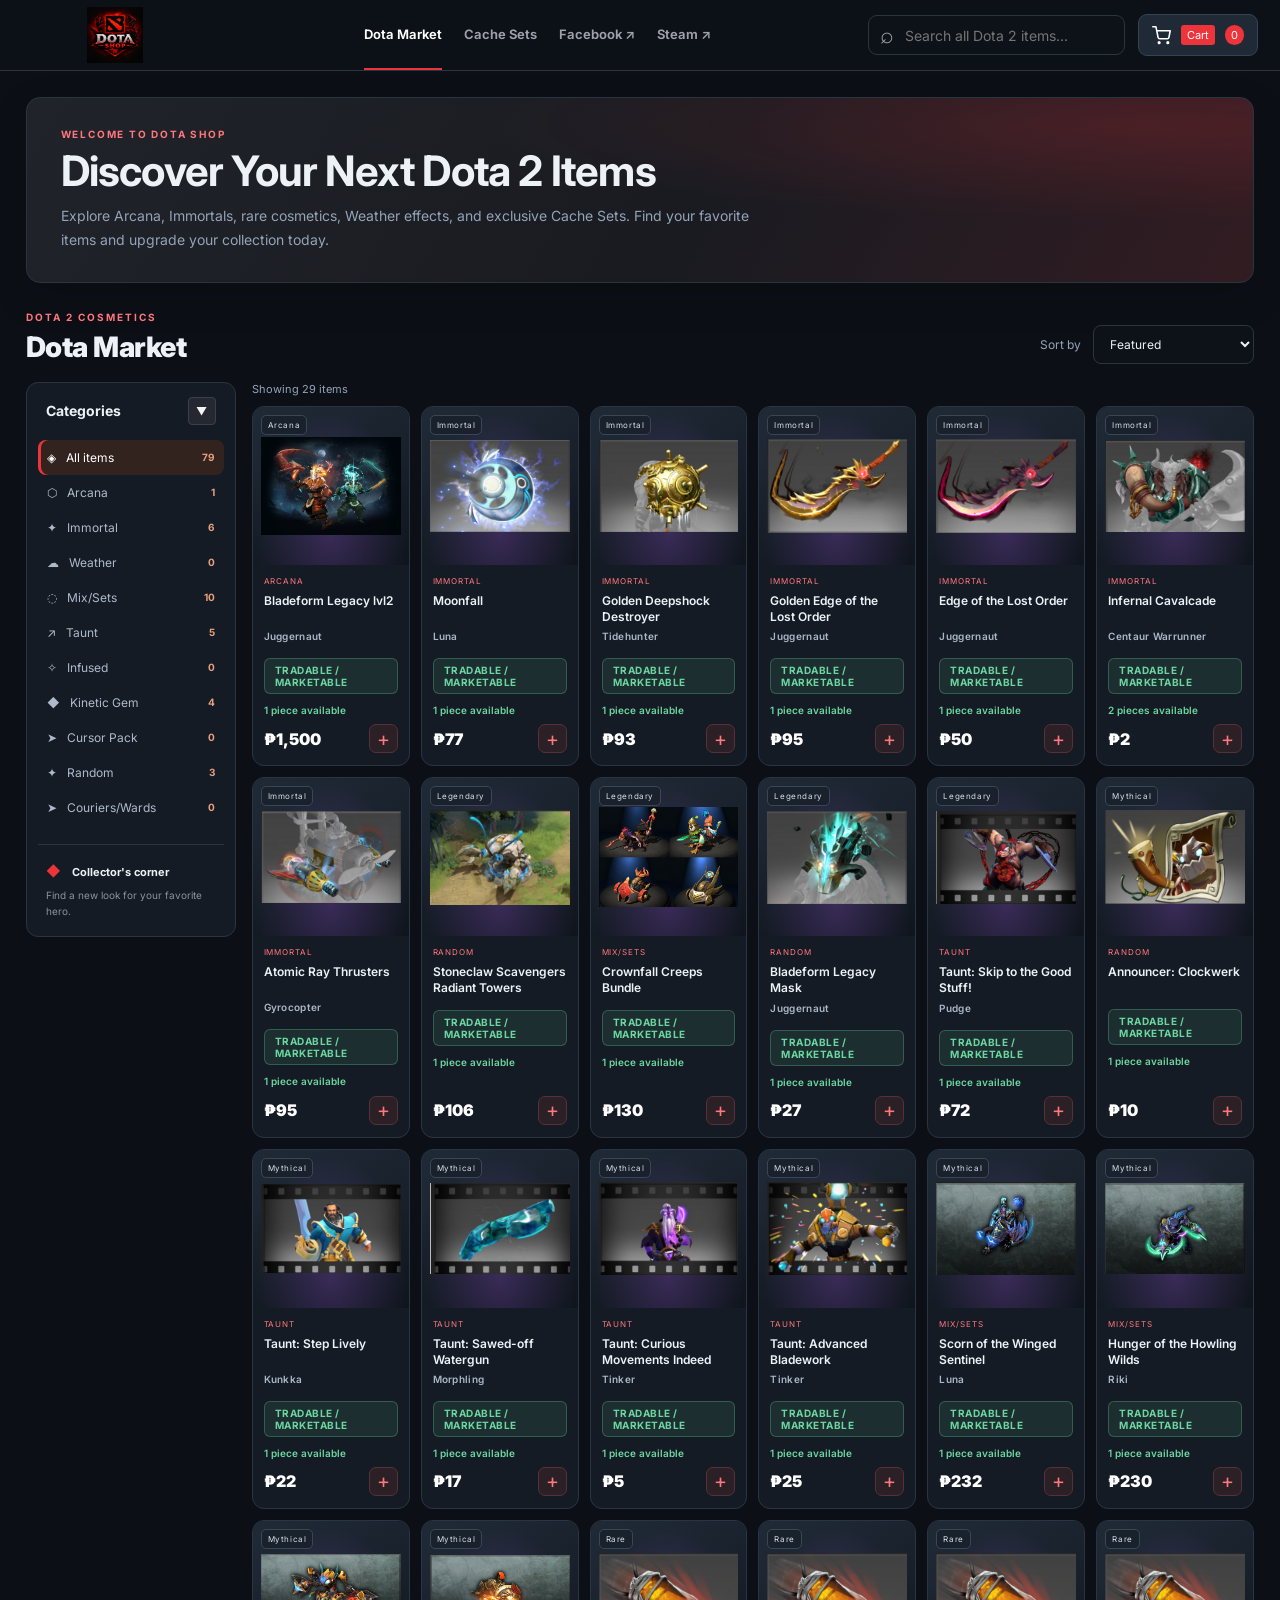
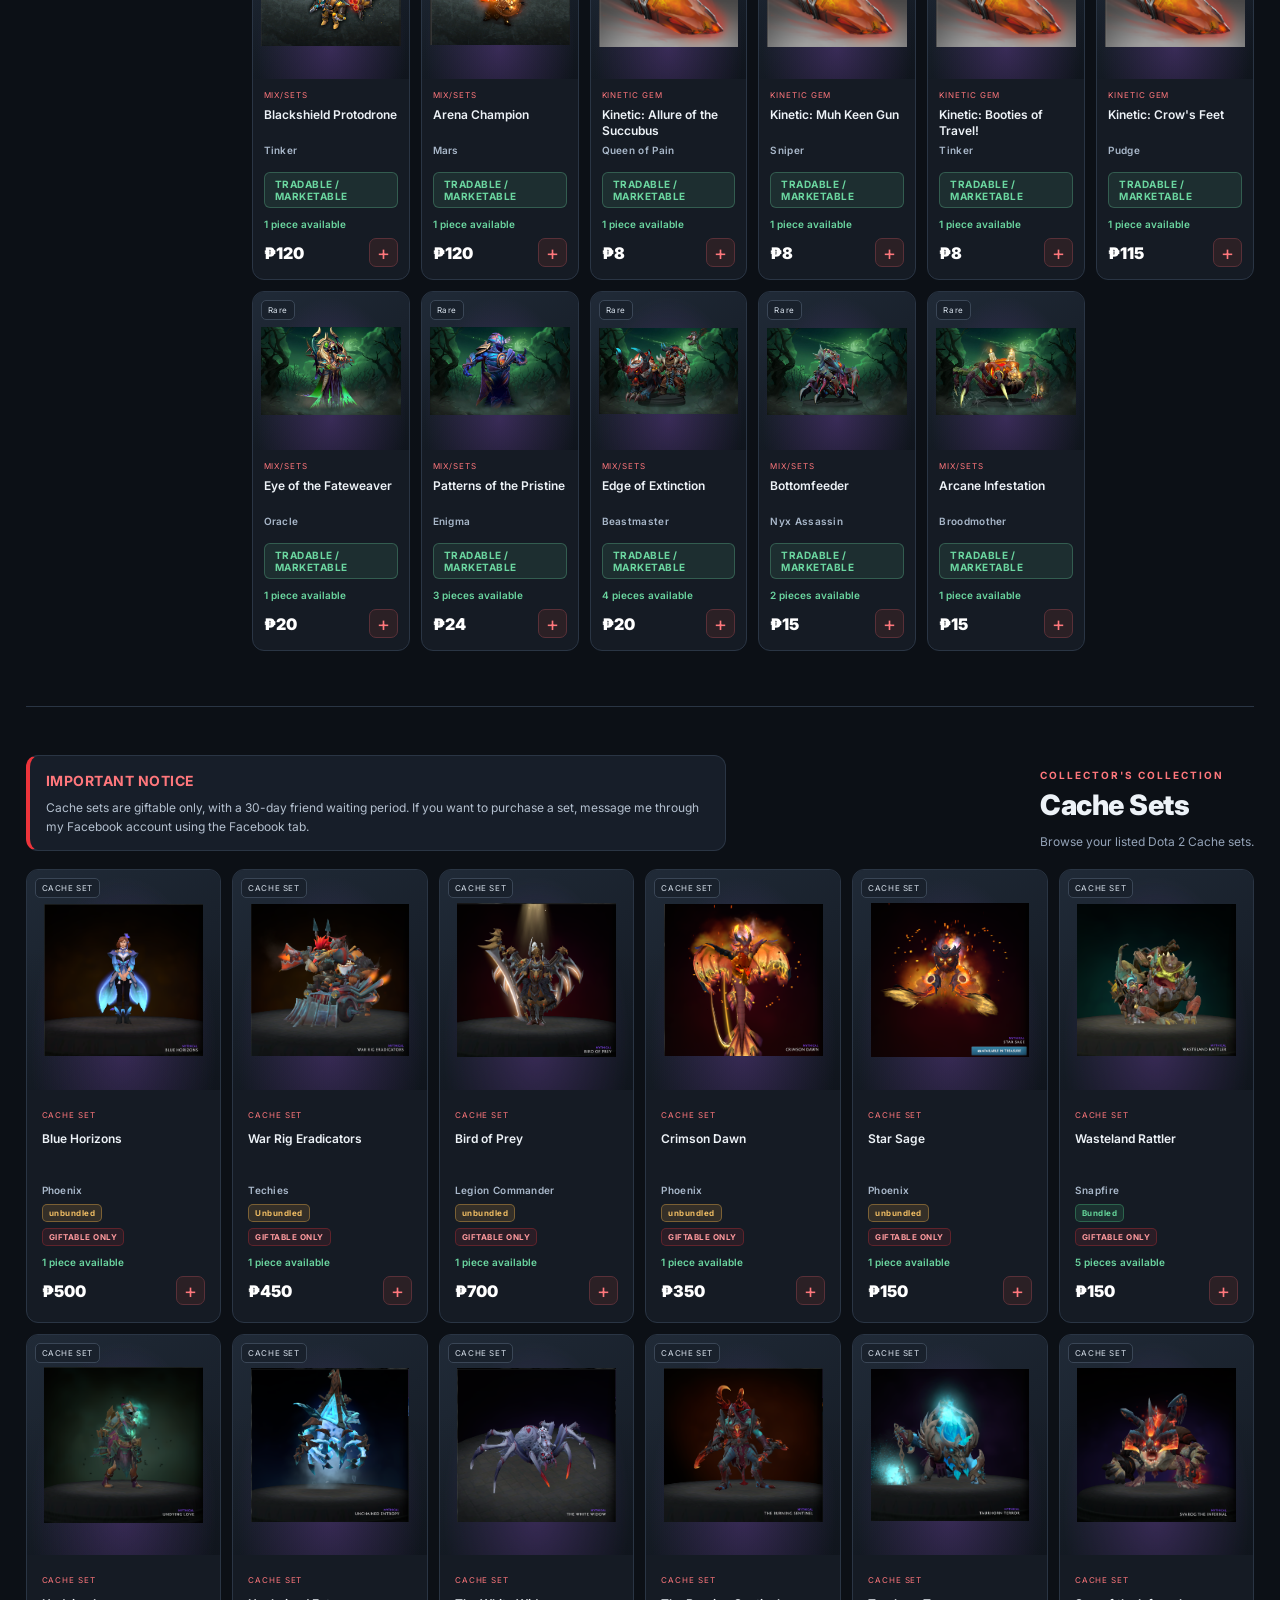
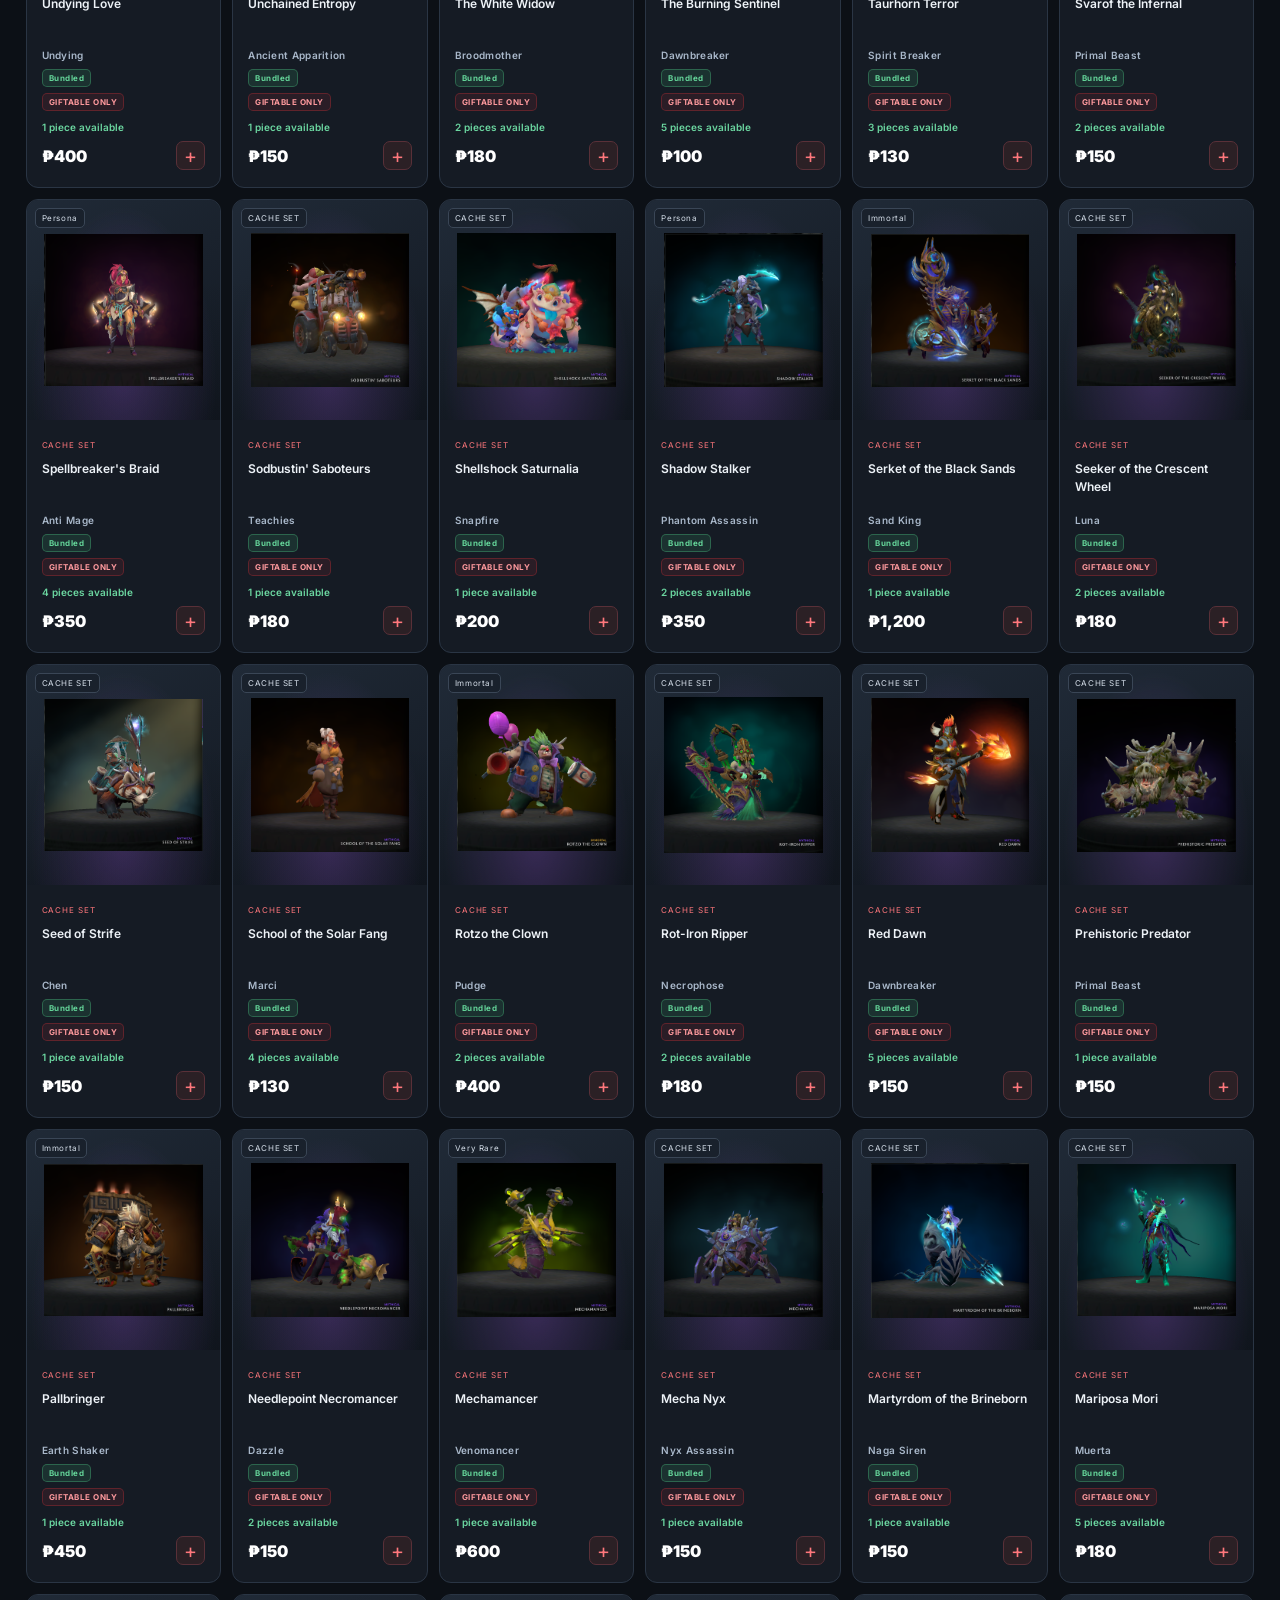
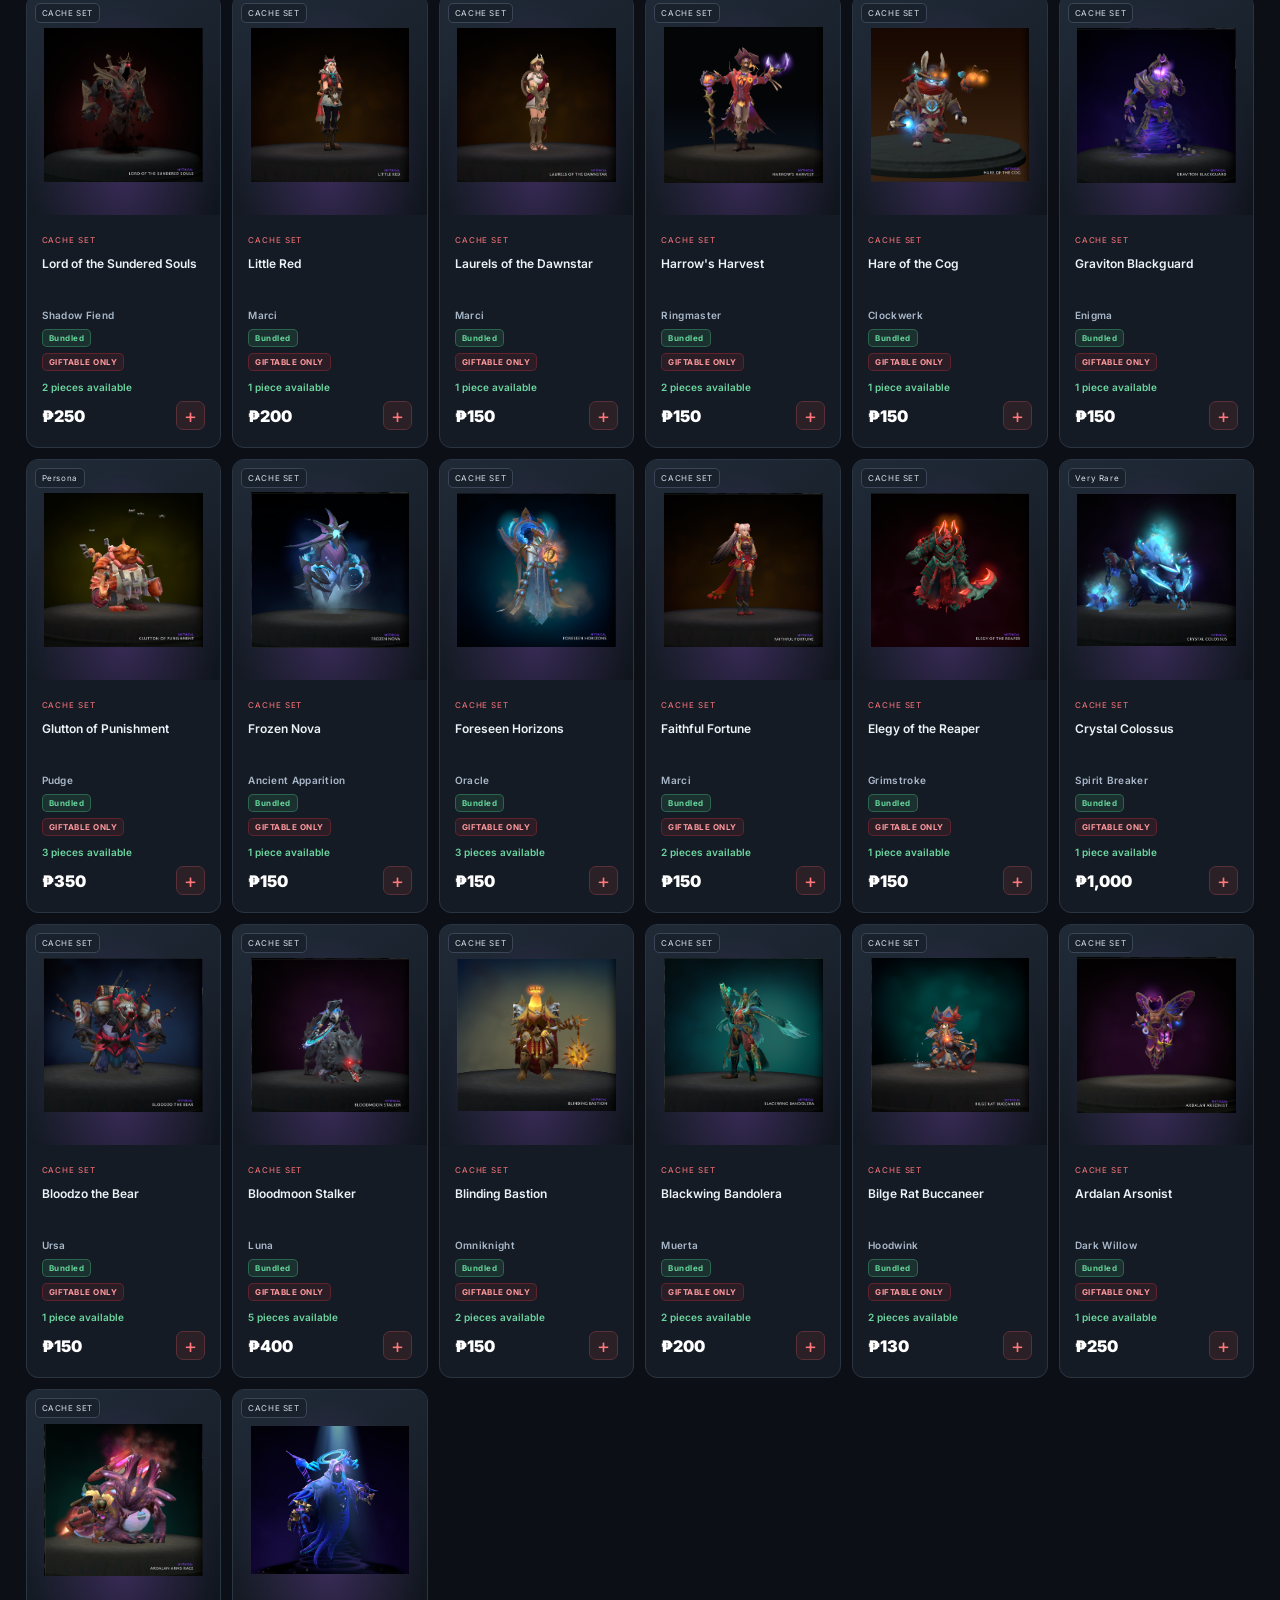
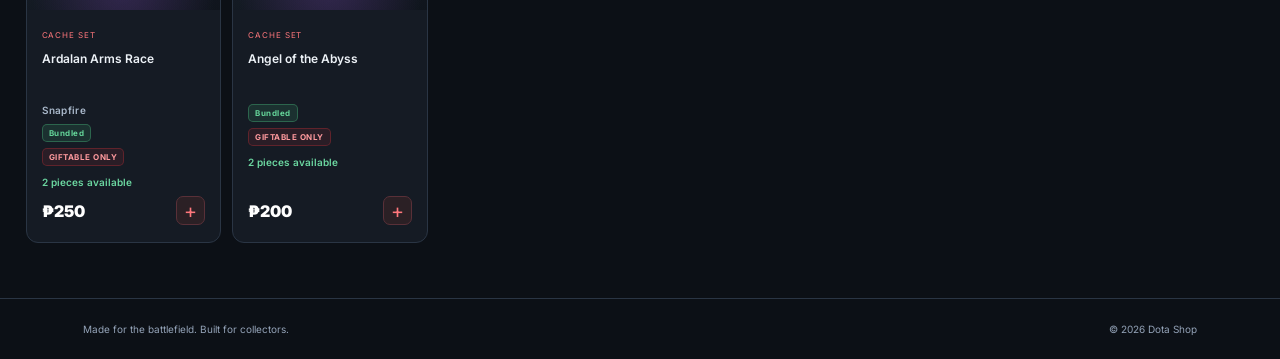
==== commit ec016065: "Add files via upload" ====
--- a/index.html
+++ b/index.html
@@ -27,6 +27,7 @@
   <meta name="twitter:image" content="https://dotamarketph.github.io/dota-shop/images/dota-logo.png">
 
   <link rel="stylesheet" href="style.css">
+  <link rel="stylesheet" href="redesign-overrides.css">
 </head>
 
 <body>
--- a/redesign-overrides.css
+++ b/redesign-overrides.css
@@ -0,0 +1,127 @@
+/* Marketplace-style redesign layer */
+:root {
+  --bg: #0c1016;
+  --panel: #151b24;
+  --panel2: #1b2430;
+  --line: #2a3544;
+  --muted: #94a3b8;
+  --text: #edf2f7;
+  --red: #ed343b;
+  --red2: #b9202a;
+  --green: #6bd6a0;
+}
+html { scroll-padding-top: 88px; }
+body { background: var(--bg); color: var(--text); }
+.topbar {
+  min-height: 70px; padding: 0 max(22px, calc((100vw - 1440px)/2));
+  grid-template-columns: auto 1fr auto; gap: 28px;
+  background: rgba(13,18,26,.96); border-bottom: 1px solid var(--line);
+  backdrop-filter: blur(14px);
+}
+.brand-logo { width: 185px; height: 56px; }
+.nav-links { height: 70px; gap: 22px; }
+.nav-links a { height: 70px; font-weight: 650; font-size: 13px; }
+.nav-links a:hover, .nav-links a.active { border-bottom-color: var(--red); }
+.search-wrap { background: #0d1219; border-color: var(--line); border-radius: 9px; height: 40px; }
+.search-wrap:focus-within { border-color: var(--red); }
+.search-wrap input { width: 210px; }
+.cart-button { background: #202a37; border-color: #354354; border-radius: 9px; padding: 10px 13px; }
+.cart-button span:last-child { background: var(--red); border-radius: 99px; }
+.market-section { width: min(96%, 1600px); max-width: 1600px; margin: 26px auto 55px; }
+.hero-description {
+  padding: 30px 34px; margin: 0 0 28px; border: 1px solid var(--line);
+  border-radius: 14px; background: radial-gradient(ellipse at 90% 15%, rgba(237,52,59,.16), transparent 42%), linear-gradient(120deg,#202329 0%,#191b21 54%,#321c22 100%);
+  box-shadow: 0 14px 38px rgba(0,0,0,.16);
+}
+.hero-description .eyebrow { color: #ff777c; letter-spacing: 1.8px; margin: 0 0 8px; }
+.hero-description h1 { font-size: clamp(28px, 3.3vw, 42px); line-height: 1.1; margin: 0 0 10px; letter-spacing: -.8px; }
+.hero-description > p:last-child { color: var(--muted); max-width: 720px; line-height: 1.7; margin: 0; }
+.section-heading { margin-bottom: 18px; align-items: end; }
+.section-heading .eyebrow { color: #ff777c; }
+h2 { font-family: Inter, Arial, sans-serif; font-size: clamp(24px, 2.2vw, 30px); font-weight: 850; letter-spacing: -.5px; }
+.sort-label { color: var(--muted); }
+.sort-label select { background: #0d1219; border: 1px solid var(--line); border-radius: 8px; color: var(--text); }
+.market-layout { grid-template-columns: 210px minmax(0,1fr); gap: 16px; }
+.sidebar, .product-card, .cache-notice { background: var(--panel); border: 1px solid var(--line); border-radius: 12px; }
+.sidebar { padding: 14px 11px; position: sticky; top: 88px; }
+.sidebar h3 { color: var(--text); font-size: 14px; }
+.category { border-radius: 8px; padding: 10px 9px; color: #aebacc; font-size: 12px; }
+.category small { color: #e7a17e; font-size: 10px; }
+.category:hover, .category.active { background: #33231f; color: #fff; }
+.category.active { box-shadow: inset 3px 0 var(--red); }
+.sidebar-note { border-color: var(--line); }
+.sidebar-note span { color: var(--red); }
+.results-line { color: var(--muted); margin-bottom: 10px; }
+#productGrid.product-grid, #cacheSetGrid.product-grid {
+  display: grid !important; grid-template-columns: repeat(6,minmax(0,1fr)) !important;
+  gap: 11px !important; align-items: stretch !important;
+}
+.product-card { overflow: hidden; min-width: 0; transition: transform .16s,border-color .16s,box-shadow .16s; }
+.product-card:hover { transform: translateY(-3px); border-color: #a63a40; box-shadow: 0 10px 25px rgba(0,0,0,.22); }
+.product-art { height: 158px !important; min-height: 158px !important; background: radial-gradient(ellipse at 50% 80%, color-mix(in srgb,var(--glow) 40%,transparent), transparent 68%), linear-gradient(145deg,#202a37,#131922) !important; }
+.product-art:before { background: linear-gradient(0deg,rgba(5,8,12,.24),transparent 65%); }
+.product-art .product-image { padding: 8px; object-fit: contain; }
+.rarity { top: 8px; left: 8px; padding: 4px 6px; border-radius: 5px; background: rgba(25,33,44,.92); border: 1px solid #3a4656; color: #d7e0eb; font-size: 8px; letter-spacing: .6px; }
+.product-card .card-body { padding: 11px 11px 12px; min-height: 145px; }
+.item-category { color: #ff777c; font-size: 8px; letter-spacing: .9px; }
+.product-card .card-body h3 { color: var(--text); font-size: 12px; line-height: 1.35; margin: 7px 0 5px; min-height: 32px; }
+.product-hero { color: #a9b8ca; font-size: 10px; margin: 0 0 8px; }
+.item-condition { display: inline-flex; align-self: flex-start; font-size: 8px; padding: 3px 6px; border-radius: 5px; margin: 0 0 6px; }
+.item-condition.tradable-marketable { background: rgba(107,214,160,.1); color: #6bd6a0; border-color: rgba(107,214,160,.28); }
+.item-condition.giftable { background: rgba(237,52,59,.1); color: #ff9a9e; border-color: rgba(237,52,59,.28); }
+.stock-label { font-size: 10px; margin: 4px 0 8px; color: var(--green); }
+.card-bottom { gap: 5px; }
+.price, .price-stack .price { color: #fff; font-size: 16px; font-weight: 900; }
+.price-stack { gap: 2px; }
+.price-stack .original-price, .original-price { color: #7f8da0; font-size: 10px; }
+.add-button { width: 29px; height: 29px; background: #2b2025; color: #ff777c; border: 1px solid #593038; border-radius: 7px; }
+.add-button:hover { background: var(--red); color: white; }
+.discount-badge { background: #7b3428; color: #ffd2bd; border-radius: 5px; font-size: 8px; padding: 4px 6px; }
+.empty-state { color: var(--muted); border-color: var(--line); }
+.cache-section { border-color: var(--line); padding-top: 30px; }
+.cache-notice { background: #171e29; border-left: 4px solid var(--red); padding: 14px 16px; }
+.cache-notice strong { color: #ff777c; }
+.cache-notice p { color: #b4c0cf; font-size: 12px; }
+footer { border-top: 1px solid var(--line); color: var(--muted); }
+.toast { background: #e6fff2; color: #12412b; }
+.cart-drawer, .payment-modal { background: #151b24; border-color: var(--line); color: var(--text); }
+.cart-overlay .overlay-backdrop, .payment-overlay { background: rgba(0,0,0,.72); }
+.primary-button, .checkout-button { background: var(--red); border-radius: 8px; }
+.primary-button:hover, .checkout-button:hover { background: #f17c56; }
+
+@media (min-width: 1600px) {
+  #productGrid.product-grid, #cacheSetGrid.product-grid { grid-template-columns: repeat(7,minmax(0,1fr)) !important; }
+}
+@media (max-width: 1250px) and (min-width: 1001px) {
+  #productGrid.product-grid, #cacheSetGrid.product-grid { grid-template-columns: repeat(5,minmax(0,1fr)) !important; }
+}
+@media (max-width: 1000px) and (min-width: 761px) {
+  .market-layout { grid-template-columns: 185px minmax(0,1fr); gap: 12px; }
+  #productGrid.product-grid, #cacheSetGrid.product-grid { grid-template-columns: repeat(4,minmax(0,1fr)) !important; }
+  .topbar { padding: 0 18px; gap: 14px; }
+  .brand-logo { width: 145px; }
+  .nav-links { gap: 12px; font-size: 11px; }
+  .search-wrap input { width: 125px; }
+}
+@media (max-width: 760px) {
+  .topbar { padding: 9px 14px; }
+  .brand-logo { width: 140px; height: 50px; }
+  .market-section { width: calc(100% - 26px); margin-top: 16px; }
+  .hero-description { padding: 22px 18px; margin-bottom: 22px; }
+  .hero-description h1 { font-size: 29px; }
+  .market-layout { display: block; }
+  .sidebar { position: static; margin-bottom: 14px; }
+  #productGrid.product-grid, #cacheSetGrid.product-grid { grid-template-columns: repeat(2,minmax(0,1fr)) !important; gap: 9px !important; }
+  .product-art { height: 135px !important; min-height: 135px !important; }
+  .product-card .card-body { padding: 9px; min-height: 138px; }
+  .product-card .card-body h3 { font-size: 11px; }
+  .price, .price-stack .price { font-size: 14px; }
+  .cache-section .section-heading { display: block; }
+  .cache-notice { margin-bottom: 20px; }
+  .search-wrap input { width: min(38vw,150px); }
+}
+@media (max-width: 420px) {
+  .search-wrap { max-width: 155px; }
+  .search-wrap input { width: 90px; font-size: 11px; }
+  .cart-button { padding: 9px 10px; gap: 5px; }
+}
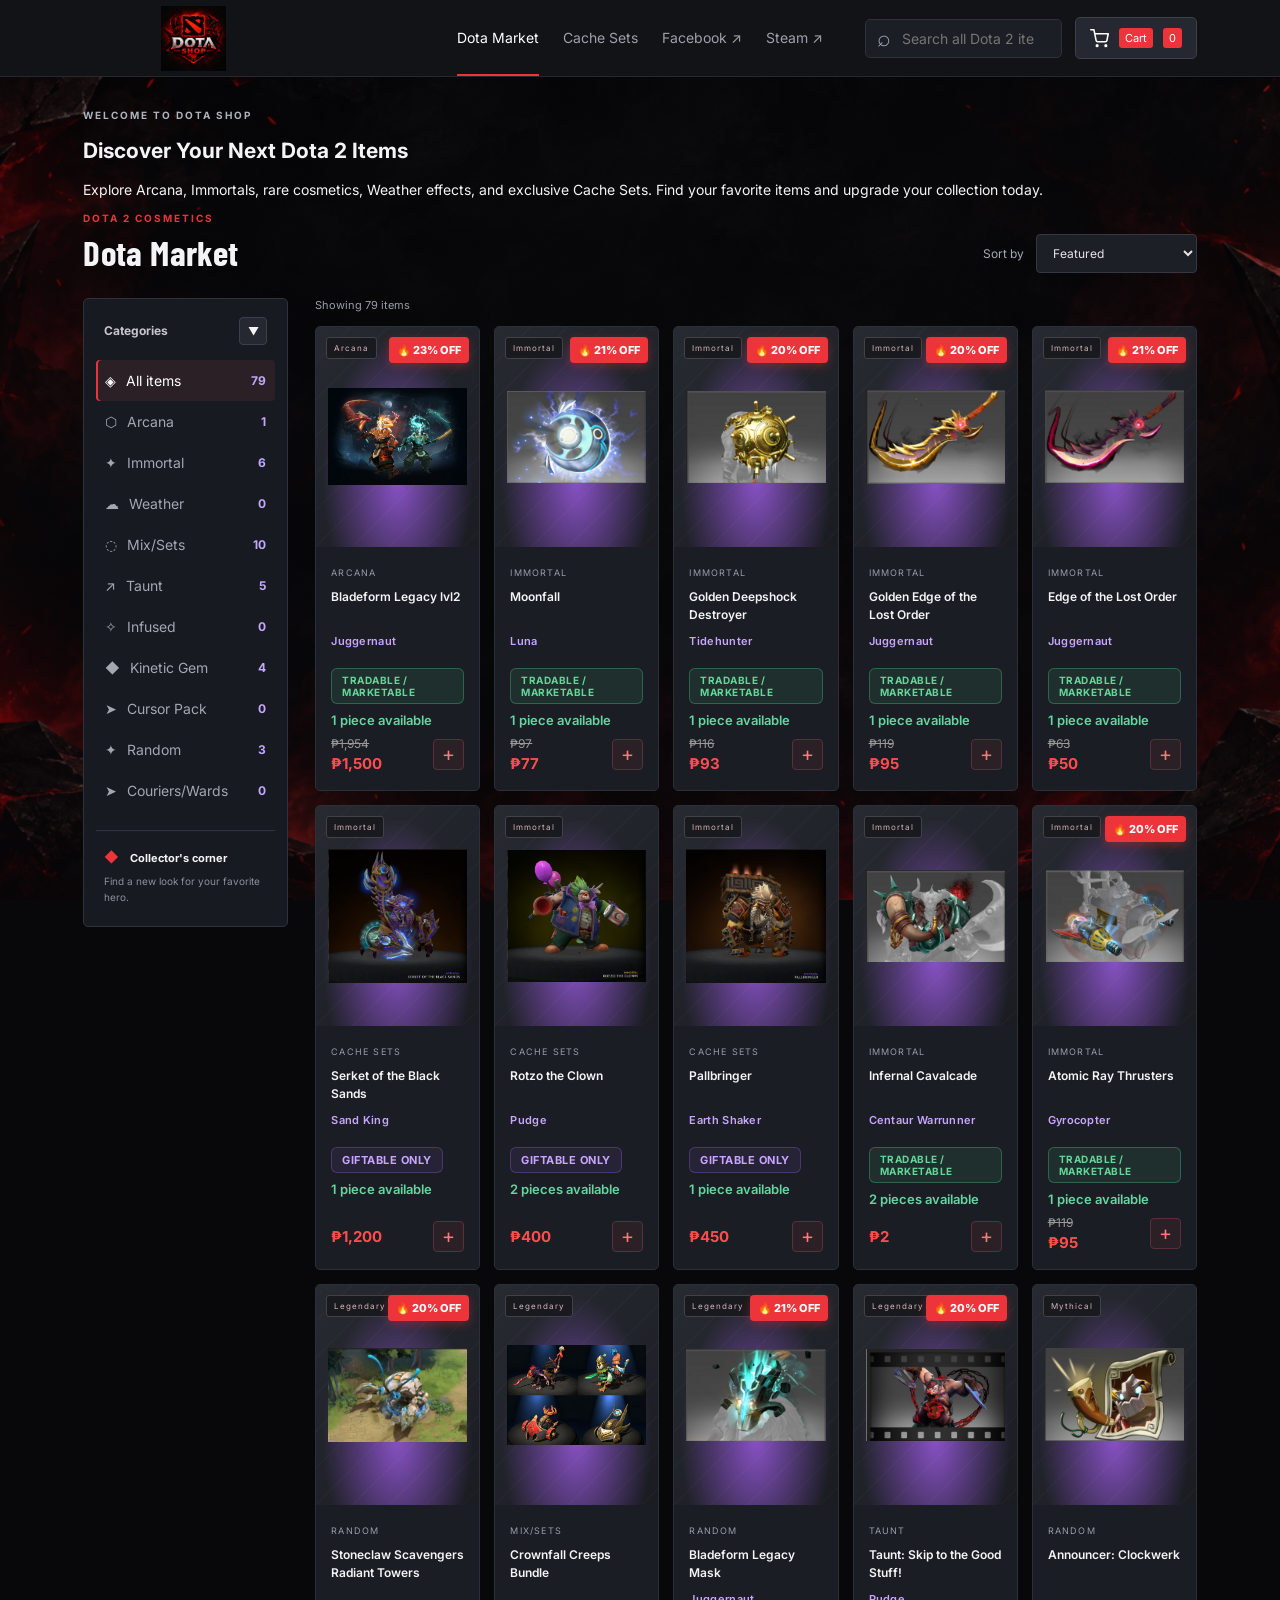
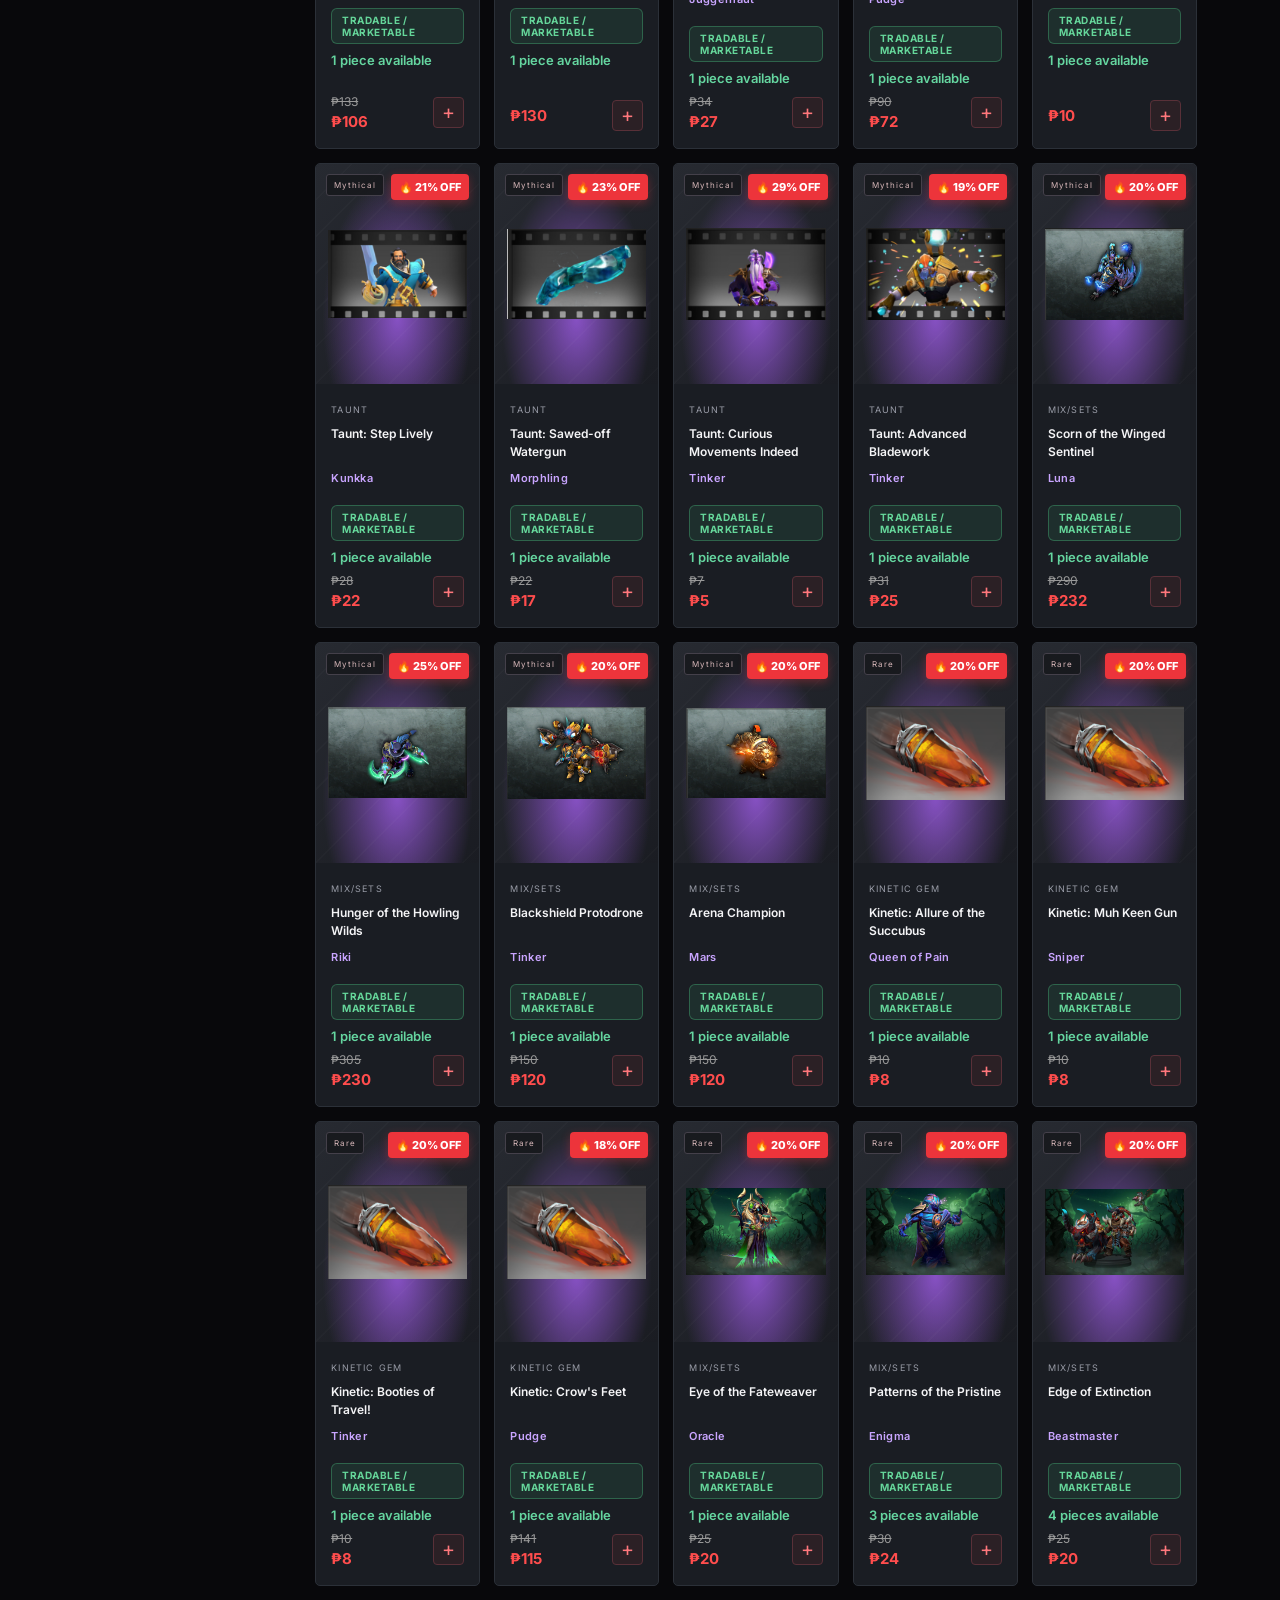
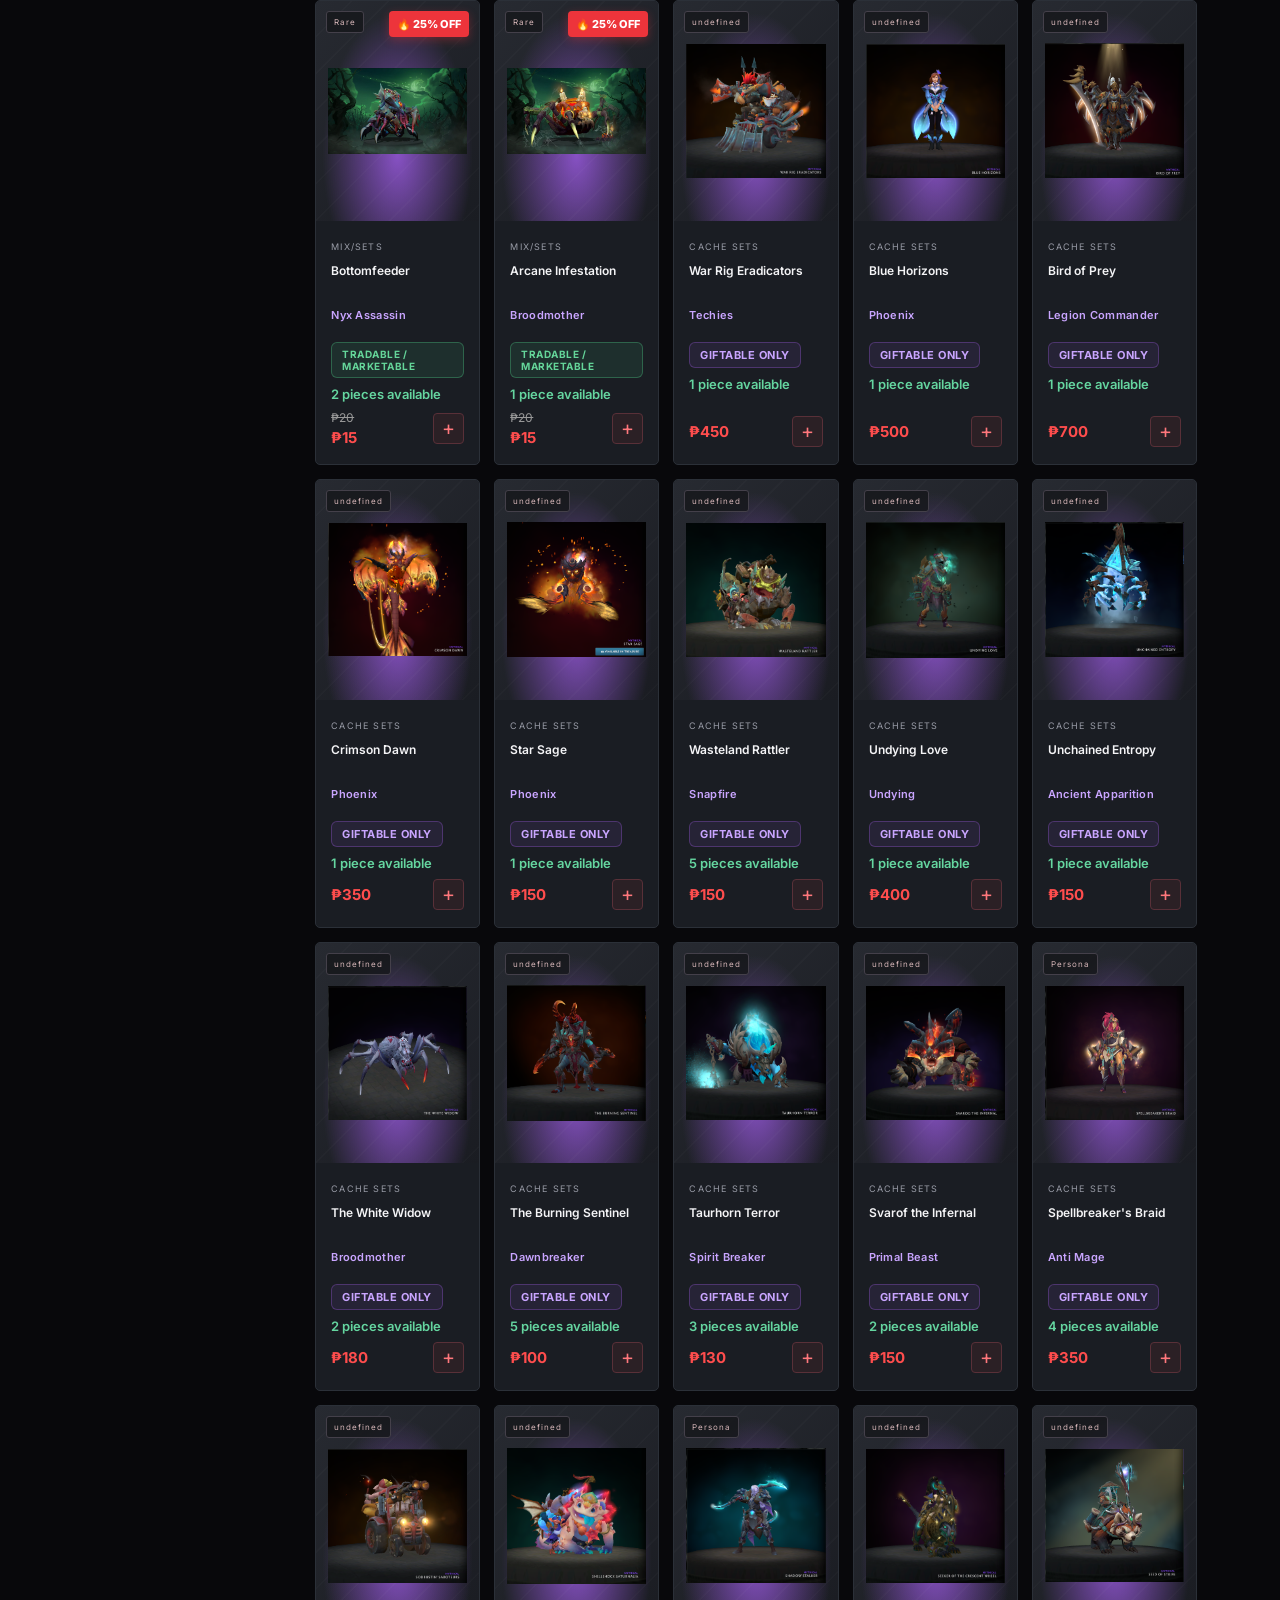
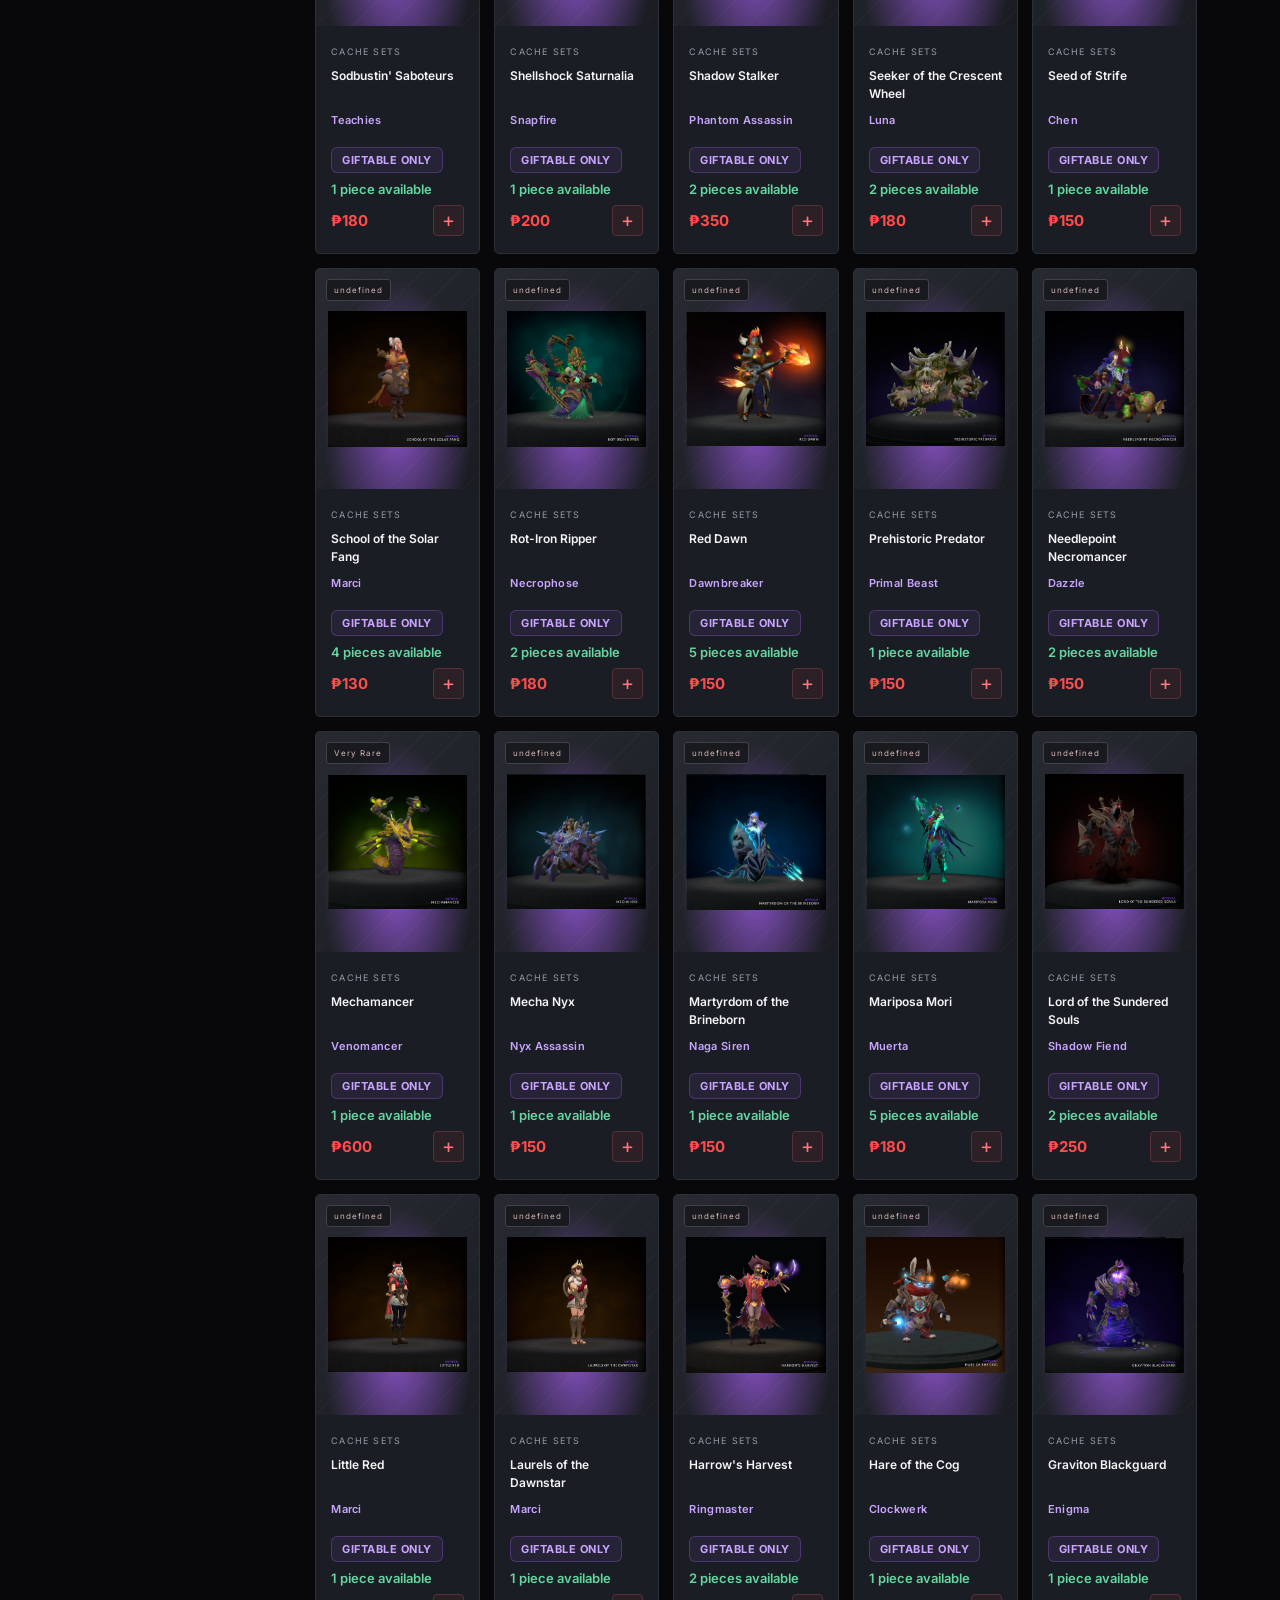
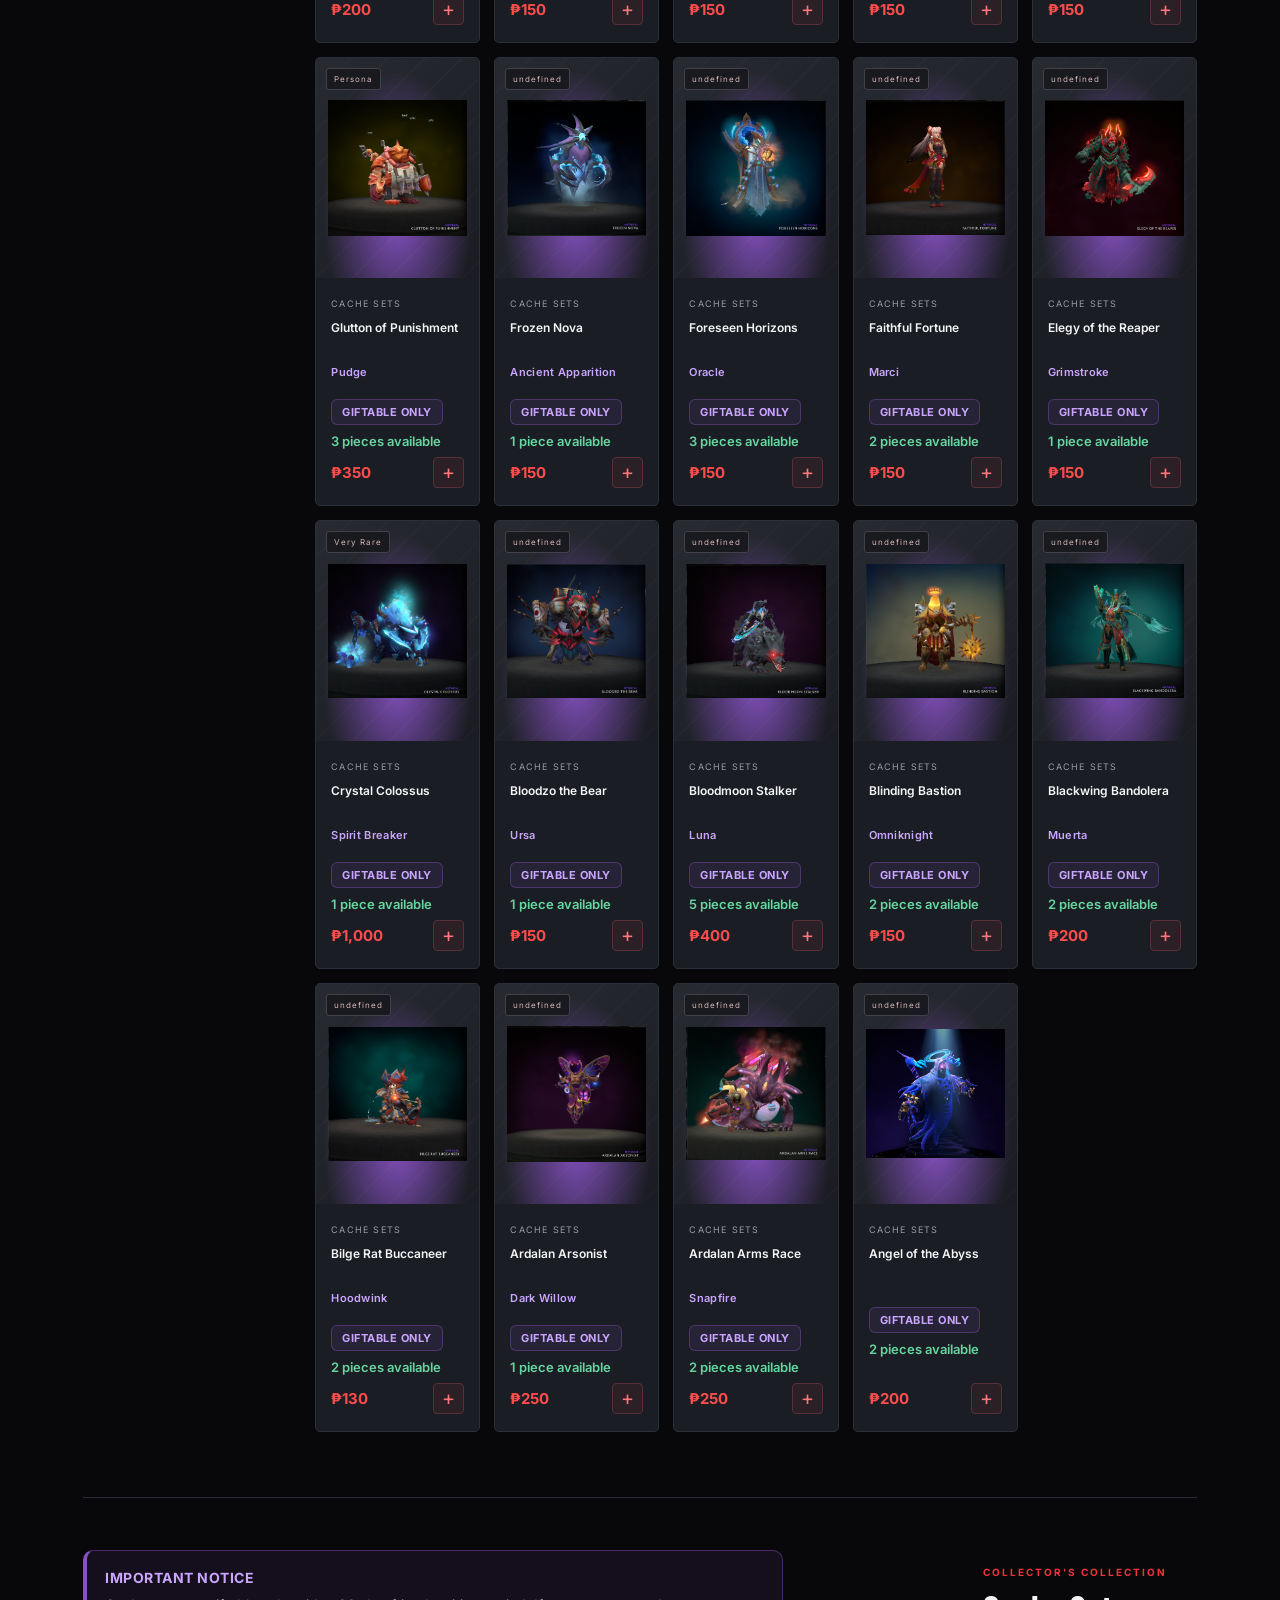
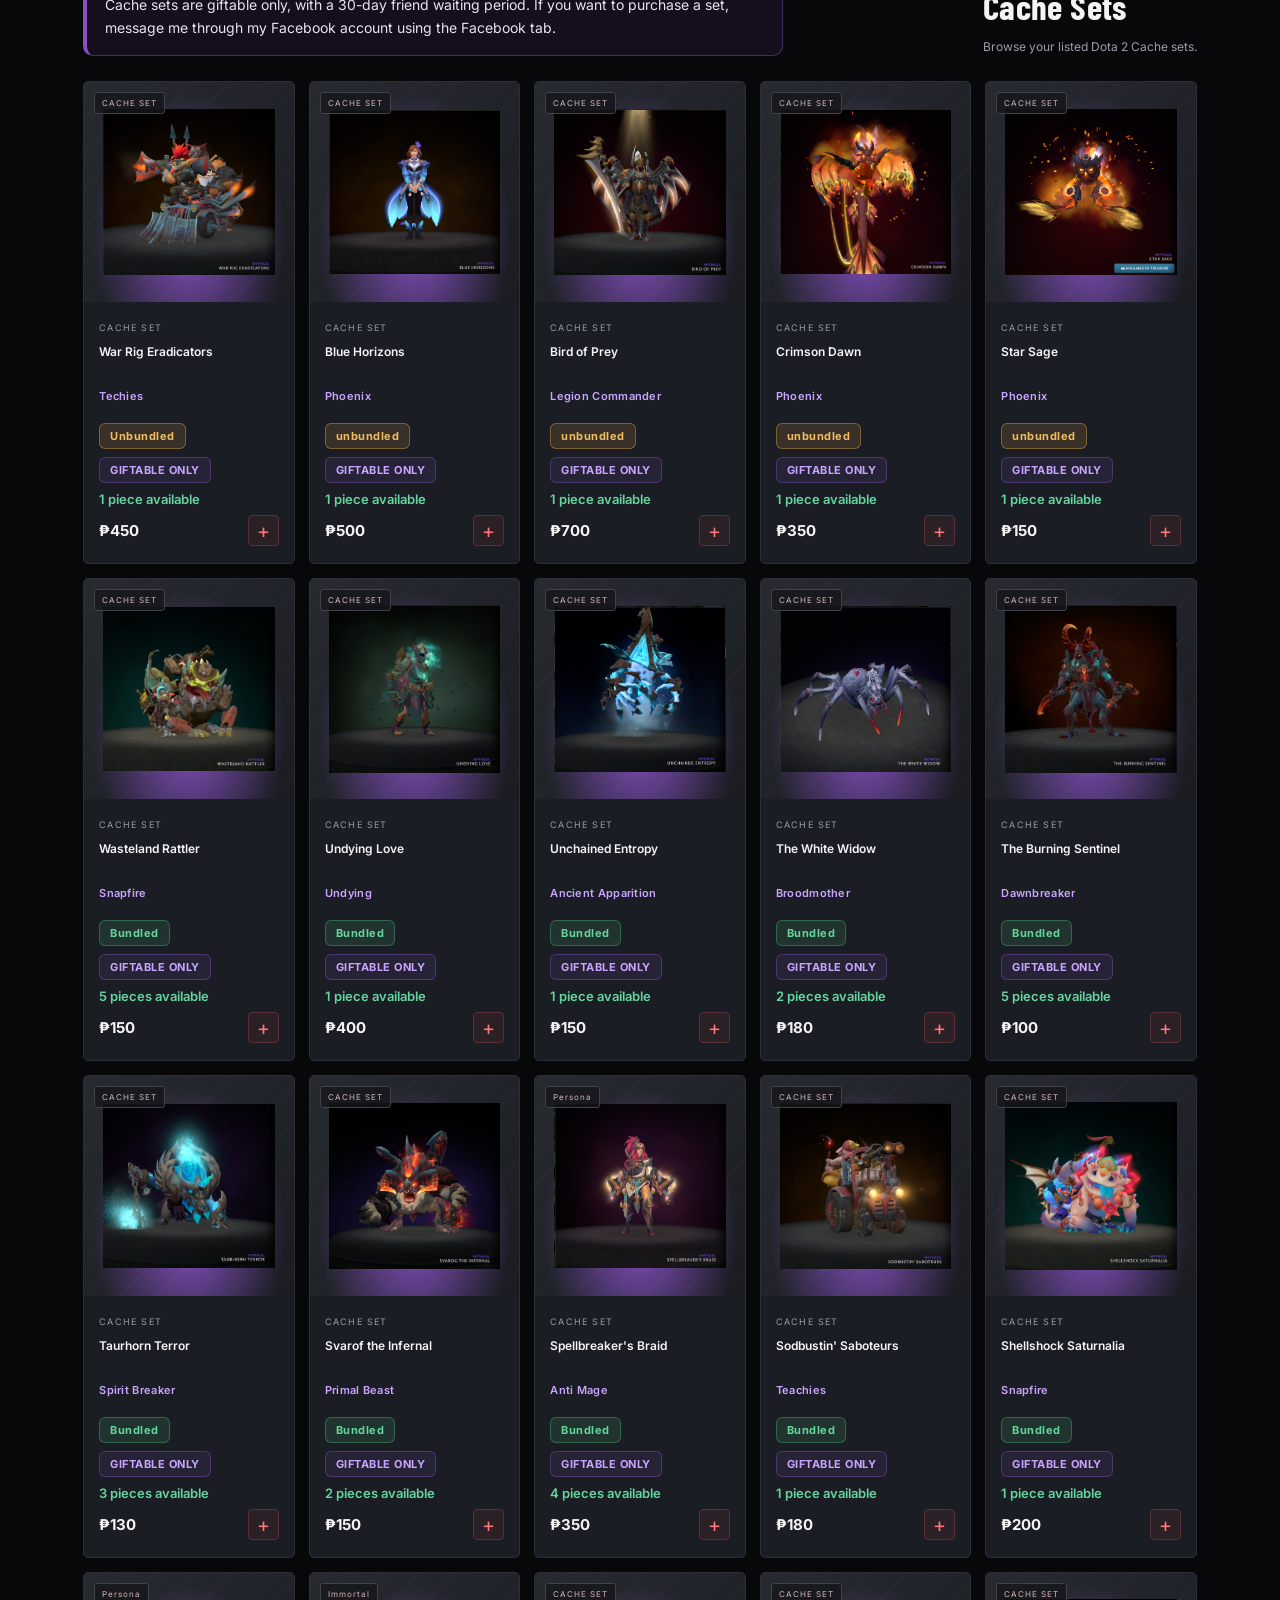
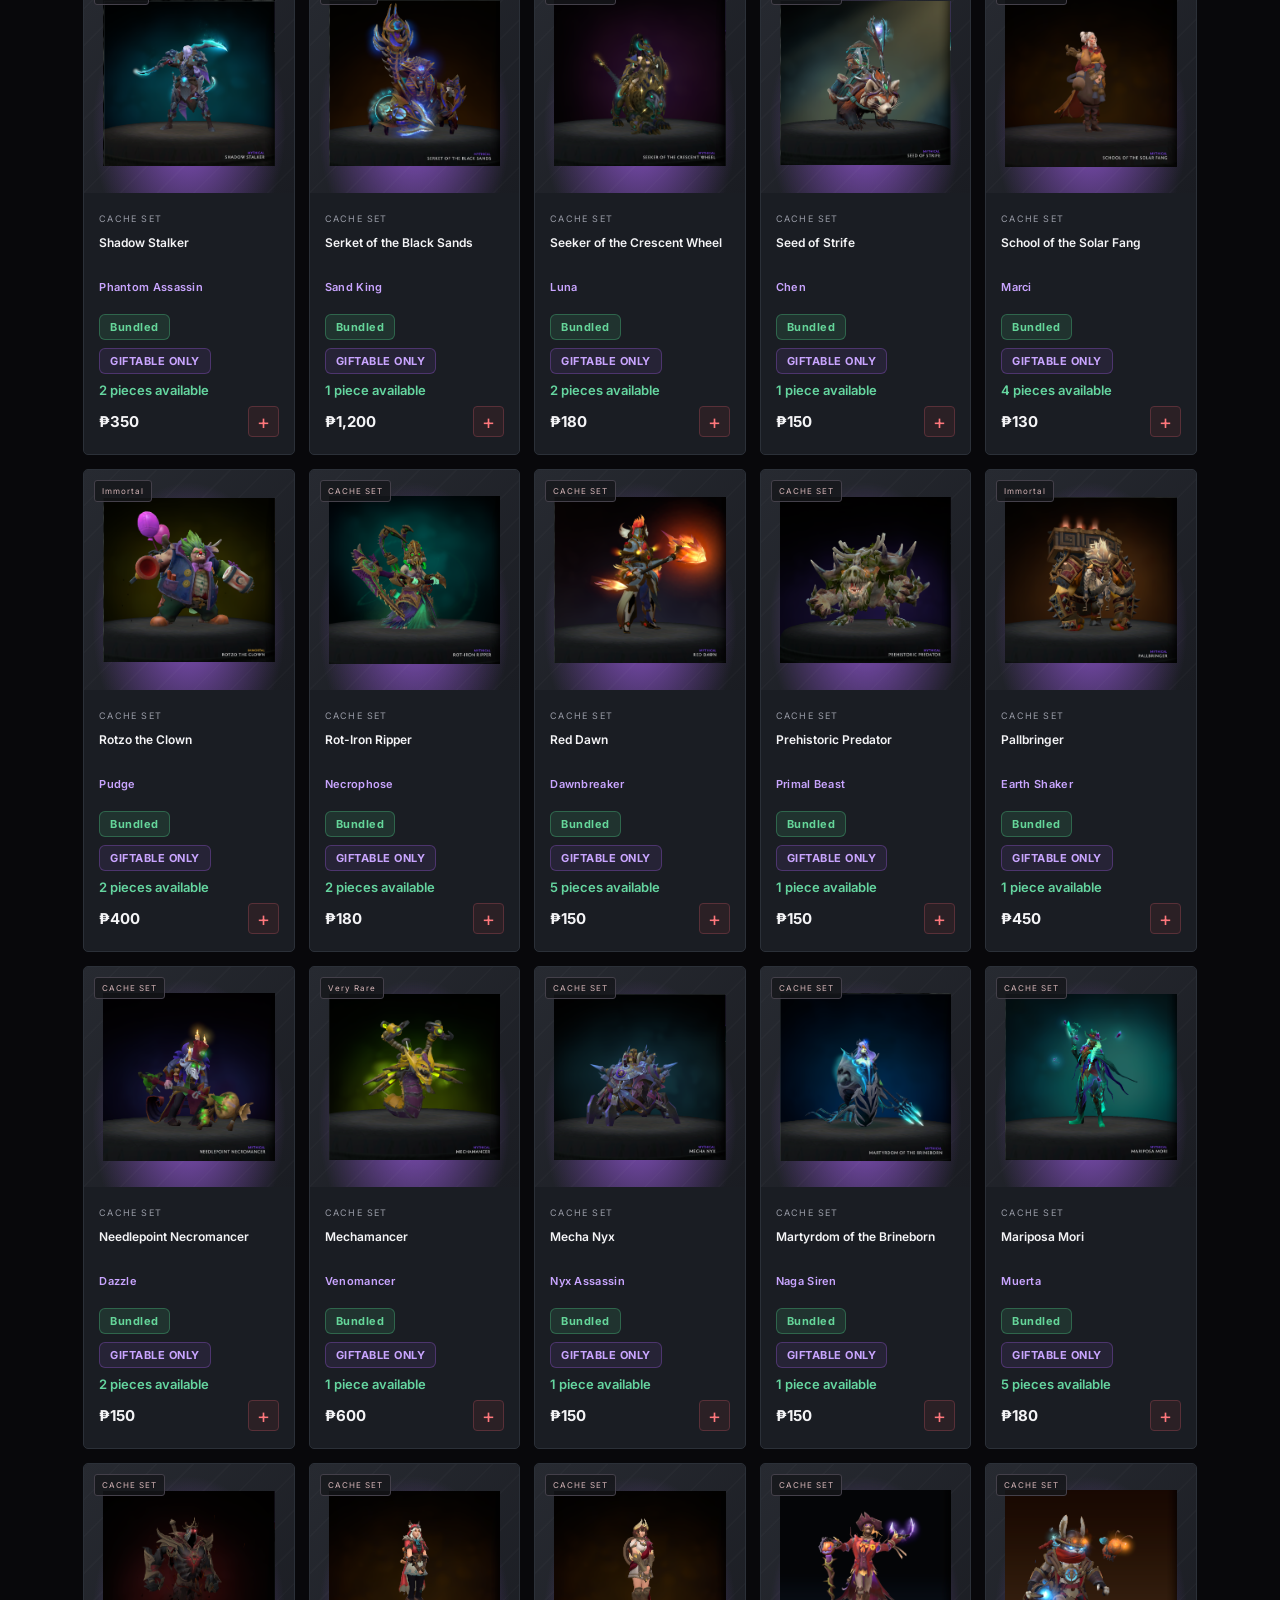
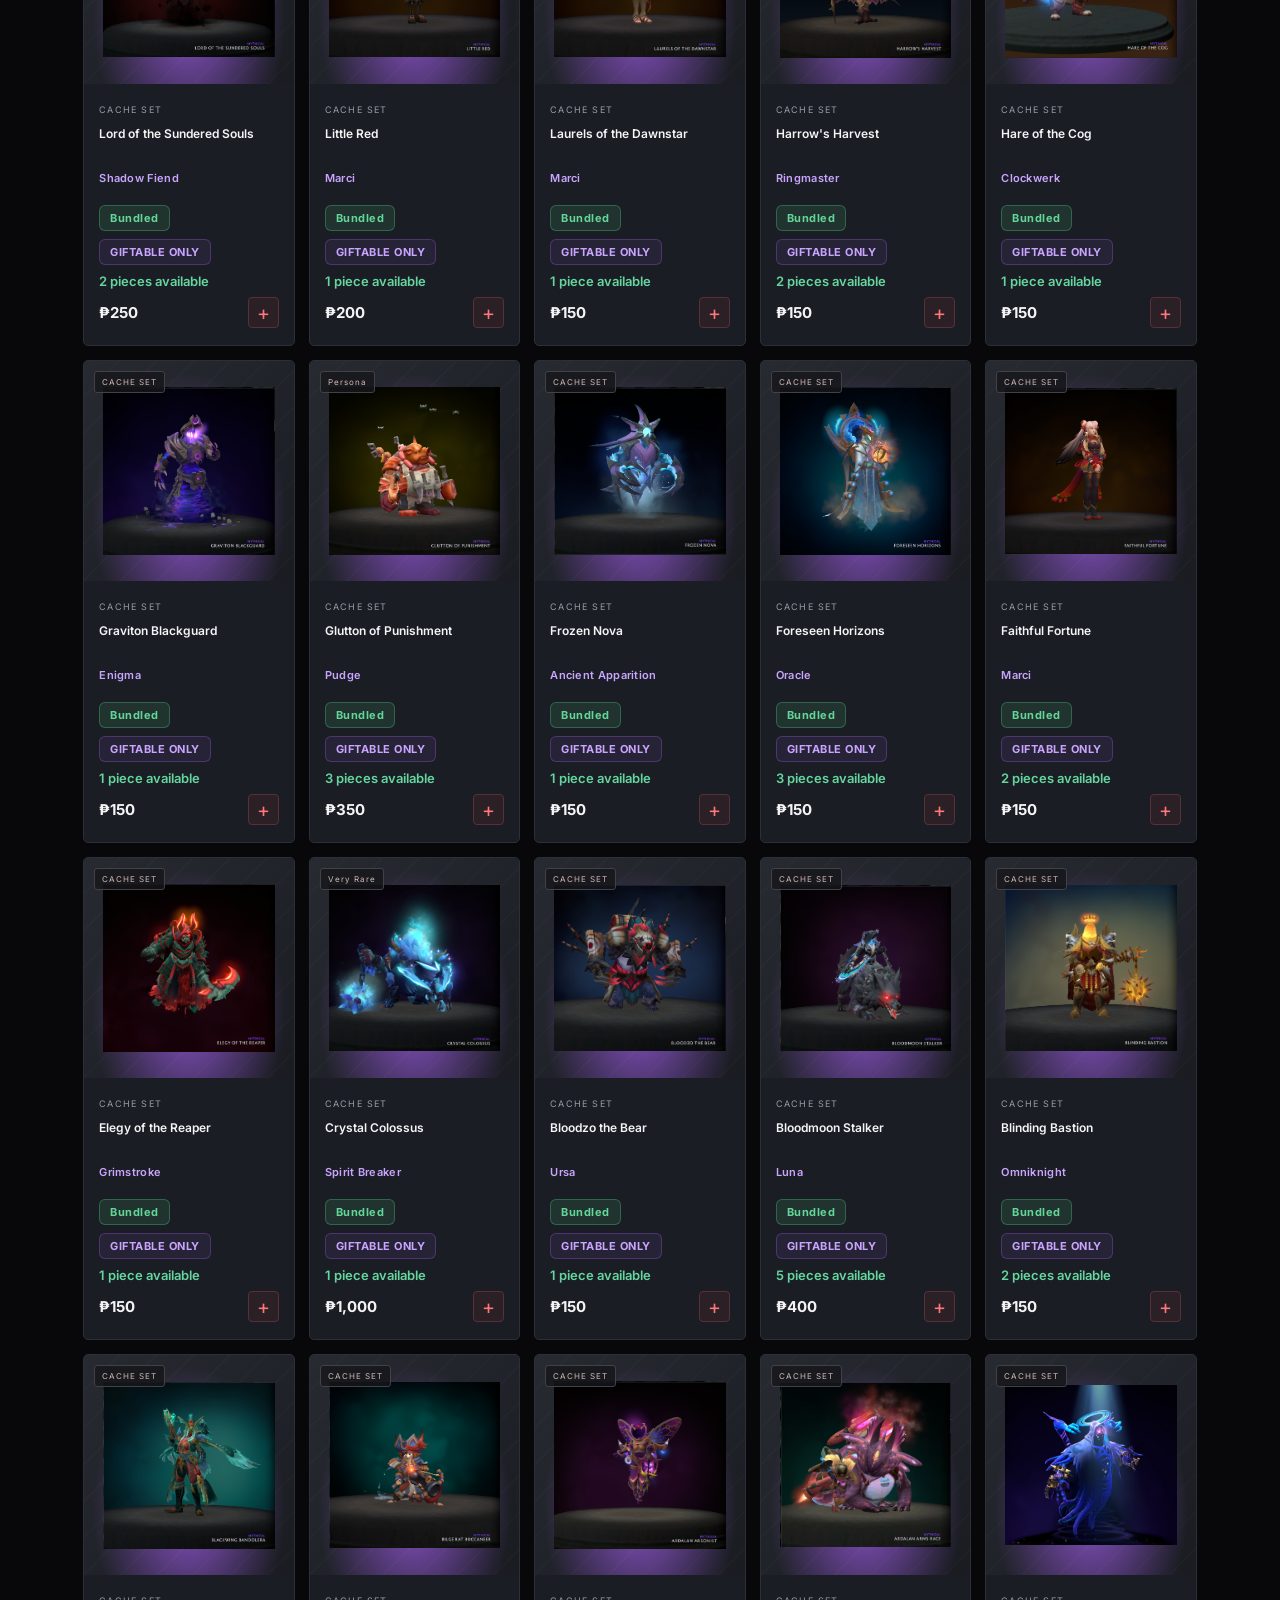
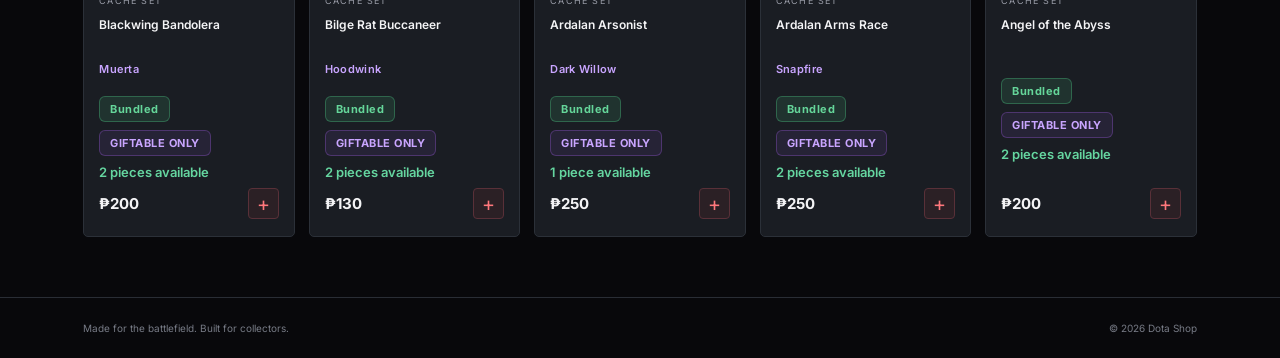
==== commit 0bf32a6a: "Add files via upload" ====
--- a/index.html
+++ b/index.html
@@ -27,7 +27,6 @@
   <meta name="twitter:image" content="https://dotamarketph.github.io/dota-shop/images/dota-logo.png">
 
   <link rel="stylesheet" href="style.css">
-  <link rel="stylesheet" href="redesign-overrides.css">
 </head>
 
 <body>
